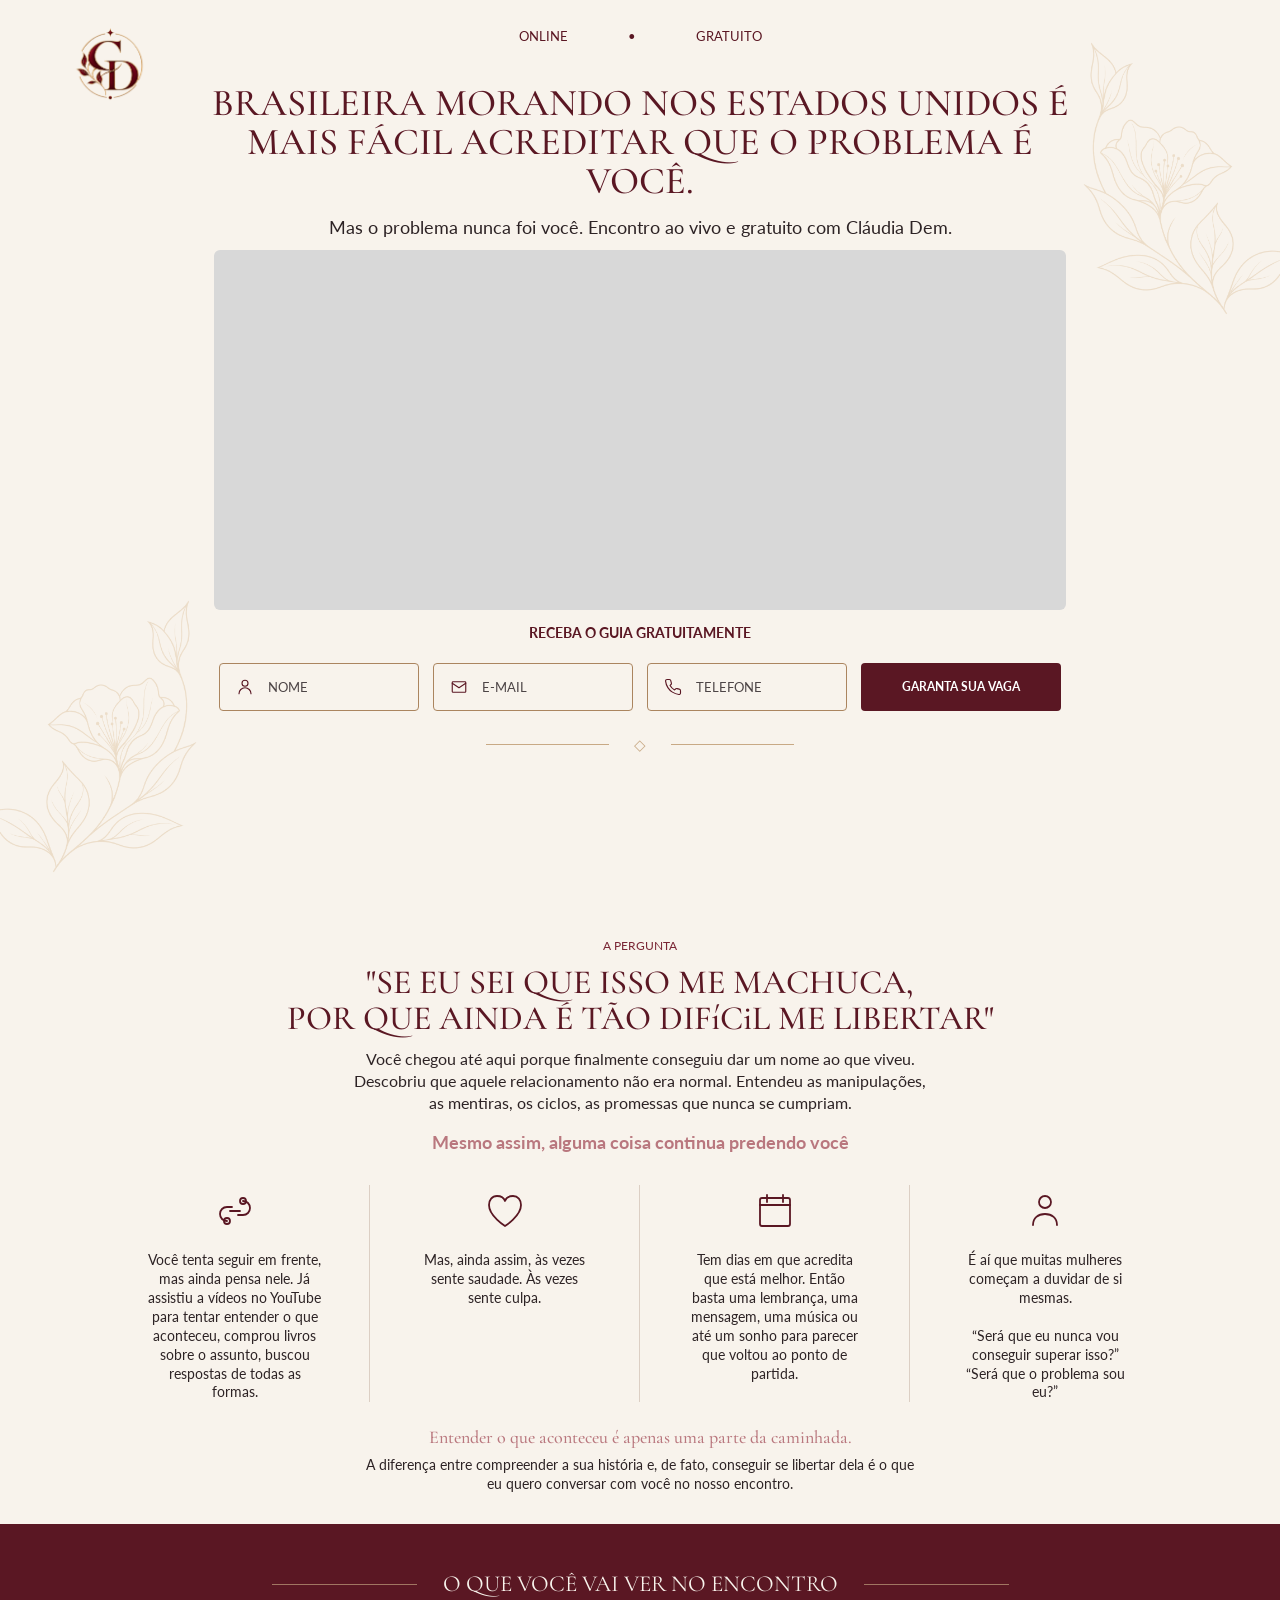
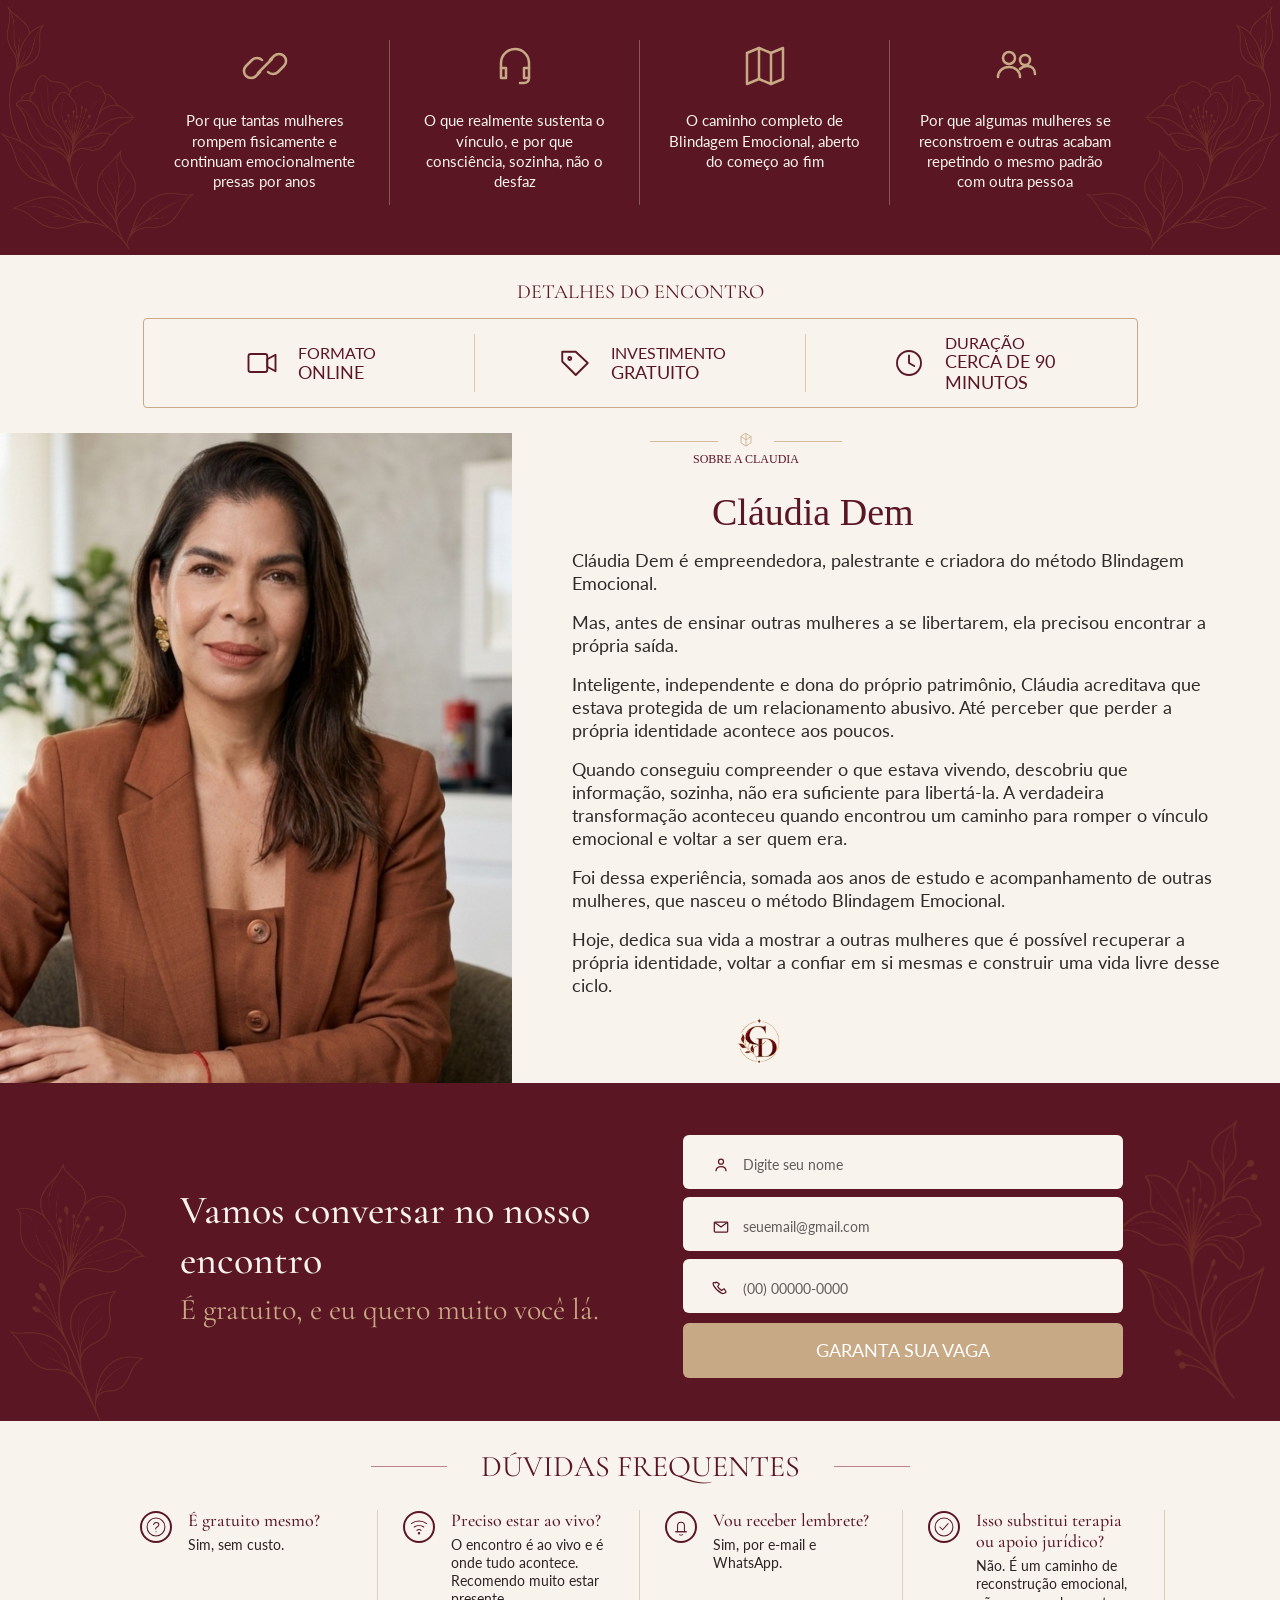
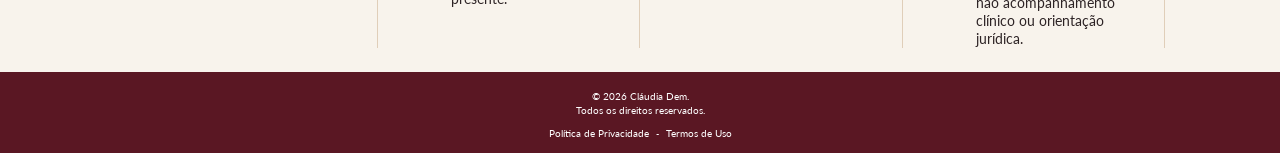
==== index.html @ ea7c6ad1 "atualizado" ====
<!DOCTYPE html>
<html lang="pt-BR">
<head>
    <meta charset="UTF-8">
    <meta name="viewport" content="width=device-width, initial-scale=1.0">
    <title>Landing Page - Claudia</title>

    <link rel="preconnect" href="https://fonts.googleapis.com">
    <link rel="preconnect" href="https://fonts.gstatic.com" crossorigin>

   <link
    href="https://fonts.googleapis.com/css2?family=Cormorant+Garamond:wght@400;500;600;700&family=Lato:wght@400;700&display=swap"
    rel="stylesheet">
    <link rel="stylesheet" href="css/style.css">
</head>
<body>

<main>

        <section class="hero">

            <img src="assents/logo-Claudia.png" class="logo-hero" alt="claudia">

            <img src="assents/FLOR-HERO.png" class="flor flor-esquerda" alt="">
            <img src="assents/FLOR-HERO.png" class="flor flor-direita" alt="">
            <div class="container">

            <div class="hero-info">

                <span>
                    <svg viewBox="0 0 24 24" aria-hidden="true">
                        <path d="M5 10c5-4 9-4 14 0"></path>
                        <path d="M8 13c3-2 5-2 8 0"></path>
                        <path d="M11 16c1-1 1-1 2 0"></path>
                    </svg>
                    ONLINE
                </span>

                <span class="hero-separador">•</span>

                <span>
                    <svg viewBox="0 0 24 24" aria-hidden="true">
                        <path d="M4 7h11l5 5-5 5H4z"></path>
                        <circle cx="8" cy="12" r="1"></circle>
                    </svg>
                    GRATUITO
                </span>

            </div>

                <h1>
                    BRASILEIRA MORANDO NOS ESTADOS UNIDOS
                    É MAIS FÁCIL ACREDITAR QUE O PROBLEMA É VOCÊ.
                </h1>

                <p class="hero-subtitle">
                    Mas o problema nunca foi você.
                    Encontro ao vivo e gratuito com Cláudia Dem. 
                </p>

                <div class="hero-video">

                </div>

              <!--<img src="assents/FLOR-HERO.png" class="flor flor-esquerda" alt="">
                <img src="assents/FLOR-HERO.png" class="flor flor-direita" alt="">
-->  
                <form class="hero-form" >
                    <h2> RECEBA O GUIA GRATUITAMENTE</h2>

                <!--O REQUIRED SERVE PARA IMPEDIR O ENVIO QUANDO ESTIVER VAZIO ALGUMA INFORMAÇAO-->
                    
                
                     <div class="hero-input">
                        <span class="hero-input-icon">
                            <svg viewBox="0 0 24 24" aria-hidden="true">
                                <circle cx="12" cy="7" r="4"></circle>
                                <path d="M4 21a8 8 0 0 1 16 0"></path>
                            </svg>
                        </span>

                        <input
                            type="text"
                            id="nome"
                            name="nome"
                            placeholder="NOME"
                            required>
                    </div>

                    <div class="hero-input">
                        <span class="hero-input-icon">
                            <svg viewBox="0 0 24 24" aria-hidden="true">
                                <rect x="3" y="5" width="18" height="14" rx="1"></rect>
                                <path d="m3 7 9 6 9-6"></path>
                            </svg>
                        </span>

                        <input
                            type="email"
                            id="email"
                            name="email"
                            placeholder="E-MAIL"
                            required>
                    </div>


                    <div class="hero-input">
                        <span class="hero-input-icon">
                            <svg viewBox="0 0 24 24" aria-hidden="true">
                                <path d="M22 16.92v3a2 2 0 0 1-2.18 2
                                19.79 19.79 0 0 1-8.63-3.07
                                19.5 19.5 0 0 1-6-6
                                A19.79 19.79 0 0 1 2.12 4.18
                                2 2 0 0 1 4.11 2h3
                                a2 2 0 0 1 2 1.72
                                12.84 12.84 0 0 0 .7 2.81
                                2 2 0 0 1-.45 2.11L8.09 9.91
                                a16 16 0 0 0 6 6l1.27-1.27
                                a2 2 0 0 1 2.11-.45
                                12.84 12.84 0 0 0 2.81.7
                                A2 2 0 0 1 22 16.92z">
                                </path>
                            </svg>
                        </span>

                        <input
                            type="tel"
                            id="telefone"
                            name="telefone"
                            placeholder="TELEFONE"
                            required>
                    </div>

                    <button type="submit">
                        GARANTA SUA VAGA
                    </button>

                    <div class="form-decoracao">
                        <span></span>
                        <i>◇</i>
                        <span></span>
                    </div>

                </form>

            </div>
        </section>

        <!--RECONHECIMENTO-->
        <section class="reconhecimento">

            <div class="container">

                <span class="section-label">
                    A PERGUNTA
                </span>
                
                <h2>
                    "SE EU SEI QUE ISSO ME MACHUCA,
                    <br>
                    POR QUE AINDA É TÃO DIFíCiL ME LIBERTAR"
                </h2>

                <p> Você chegou até aqui porque finalmente conseguiu dar um nome ao que viveu.
                        <br>
                        Descobriu que aquele relacionamento não era normal. Entendeu as manipulações,
                        <br>
                        as mentiras, os ciclos, as promessas que nunca se cumpriam.
                </p>

                <p class="destaque">
                    Mesmo assim, alguma coisa continua predendo você
                </p>

                <div class="reconhecimento-itens">
                    <!--item 1-->
                    <div class="reconhecimento-item">
                       <span class="icon">
                            <svg viewBox="0 0 48 48" aria-hidden="true">
                                <path d="M16 34c-4 0-7-3-7-7s3-7 7-7h5"/>
                                <path d="M32 14c4 0 7 3 7 7s-3 7-7 7h-5"/>
                                <path d="M19 24h10"/>
                                <circle cx="16" cy="34" r="3"/>
                                <circle cx="32" cy="14" r="3"/>
                            </svg>
                        </span>
                        <p>Você tenta seguir em frente, mas ainda pensa nele.
                                Já assistiu a vídeos no YouTube para tentar entender o que aconteceu,
                                comprou livros sobre o assunto, buscou respostas de todas as formas.

                        </p>
                    </div>
                    <!--item 2-->
                    <div class="reconhecimento-item">
                        <span class="icon">
                            <svg viewBox="0 0 48 48" aria-hidden="true">
                                <path d="M24 39S8 29 8 18c0-5 3-9 8-9 4 0 7 2 8 5 1-3 4-5 8-5 5 0 8 4 8 9 0 11-16 21-16 21z"/>
                            </svg>
                        </span>
                        <p> 
                            Mas, ainda assim, às vezes sente saudade.
                            Às vezes sente culpa.
                        </p>
                    </div>
                    <!--item 3-->
                    <div class="reconhecimento-item">
                       <span class="icon">
                            <svg viewBox="0 0 48 48" aria-hidden="true">
                                <rect x="9" y="11" width="30" height="28" rx="2"/>
                                <path d="M9 18h30"/>
                                <path d="M16 8v7"/>
                                <path d="M32 8v7"/>
                            </svg>
                        </span>
                        <p> 
                            Tem dias em que acredita que está melhor.
                                Então basta uma lembrança, uma mensagem, uma música ou
                                até um sonho para parecer que voltou ao ponto de partida.
                        </p>
                    </div>
                    <!--item 4-->
                    <div class="reconhecimento-item">
                    <span class="icon">
                        <svg viewBox="0 0 48 48" aria-hidden="true">
                            <circle cx="24" cy="15" r="6"/>
                            <path d="M12 38c0-7 5-11 12-11s12 4 12 11"/>
                        </svg>
                    </span>
                        <p>
                            É aí que muitas mulheres começam a duvidar de si mesmas.
                                <br><br>
                                “Será que eu nunca vou conseguir superar isso?”
                                <br>
                                “Será que o problema sou eu?”
                        </p>
                    </div>

                </div>

                <div class="reconhecimento-final">
                    <p>
                        Entender o que aconteceu é apenas uma parte da caminhada.
                    </p>

                    <p>
                        A diferença entre compreender a sua história e, de fato,
                        conseguir se libertar dela é o que eu quero conversar com você
                        no nosso encontro.
                    </p>
                </div>
            </div>
        </section>

        <!--o que você vai ver-->
        <section class="encontro">
            <div class="container">
                <div class="section-title">

                    <span></span>

                    <h2>
                        O QUE VOCÊ VAI VER NO ENCONTRO 
                    </h2>

                    <span></span>

                </div>

                <div class="encontro-items">

                    <!--item 1-->
                    <div class="encontro-item">
                        <span class="icon">
                            <svg viewBox="0 0 48 48" aria-hidden="true">

                                <!-- elo esquerdo -->
                                <path d="M19 30l-4 4a7 7 0 0 1-10-10l6-6a7 7 0 0 1 10 0" />

                                <!-- elo direito -->
                                <path d="M29 18l4-4a7 7 0 0 1 10 10l-6 6a7 7 0 0 1-10 0" />

                                <!-- ligação entre os elos -->
                                <path d="M17 31l14-14" />

                            </svg>
                        </span>
                        <p>
                            Por que tantas mulheres rompem fisicamente e
                            continuam emocionalmente presas por anos
                        </p>
                    </div>

                    <!-- ITEM 02 -->
                        <div class="encontro-item">
                                <span class="icon">

                                <svg viewBox="0 0 48 48" aria-hidden="true">
                                    <path d="M10 26v-5a14 14 0 0 1 28 0v5"/>
                                    <path d="M10 26h5v10h-5z"/>
                                    <path d="M33 26h5v10h-5z"/>
                                    <path d="M38 36c0 3-2 5-5 5h-4"/>
                                </svg>

                            </span>
                            <p>
                                O que realmente sustenta o vínculo, e por que
                                consciência, sozinha, não o desfaz
                            </p>

                        </div>


                        <!-- ITEM 03 -->
                        <div class="encontro-item">

                            <span class="icon">

                            <svg viewBox="0 0 48 48" aria-hidden="true">
                                <path d="M6 11l12-5 12 5 12-5v31l-12 5-12-5-12 5z"/>
                                <path d="M18 6v31"/>
                                <path d="M30 11v31"/>
                            </svg>

                        </span>

                            <p>
                                O caminho completo de Blindagem Emocional,
                                aberto do começo ao fim
                            </p>

                        </div>


                        <!-- ITEM 04 -->
                        <div class="encontro-item">

                           <span class="icon">

                            <svg viewBox="0 0 48 48" aria-hidden="true">
                                <circle cx="18" cy="16" r="6"/>
                                <path d="M7 35c0-6 5-10 11-10s11 4 11 10"/>
                                <circle cx="34" cy="18" r="5"/>
                                <path d="M29 27c2-2 4-3 7-3 5 0 8 3 8 8"/>
                            </svg>

                        </span>
                            <p>
                                Por que algumas mulheres se reconstroem e outras
                                acabam repetindo o mesmo padrão com outra pessoa
                            </p>

                        </div>
                
                </div>
            </div>
        </section>


        <!-- DETALHES DO ENCONTRO -->
        <section class="detalhes">

                <div class="container">

                    <h2>
                        DETALHES DO ENCONTRO
                    </h2>


                    <div class="detalhes-box">


                        <!-- FORMATO -->
                        <div class="detalhe-item">

                            <span class="icon">

                                <svg viewBox="0 0 48 48" aria-hidden="true">

                                    <!-- câmera -->
                                    <rect x="6" y="12" width="25" height="24" rx="3"></rect>

                                    <path d="M31 19 L42 13 V35 L31 29 Z"></path>

                                </svg>

                            </span>


                            <div>

                                <span>FORMATO</span>

                                <p>ONLINE</p>

                            </div>

                        </div>


                        <!-- INVESTIMENTO -->
                        <div class="detalhe-item">

                            <span class="icon">

                                <svg viewBox="0 0 48 48" aria-hidden="true">

                                    <!-- etiqueta -->
                                    <path d="M7 9 H25 L41 24 L25 40 L7 22 Z"></path>

                                    <circle cx="17" cy="18" r="2"></circle>

                                </svg>

                            </span>


                            <div>

                                <span>INVESTIMENTO</span>

                                <p>GRATUITO</p>

                            </div>

                        </div>


                        <!-- DURAÇÃO -->
                        <div class="detalhe-item">

                            <span class="icon">

                                <svg viewBox="0 0 48 48" aria-hidden="true">

                                    <!-- relógio -->
                                    <circle cx="24" cy="24" r="16"></circle>

                                    <path d="M24 14 V24 L31 28"></path>

                                </svg>

                            </span>


                            <div>

                                <span>DURAÇÃO</span>

                                <p>
                                    CERCA DE 90
                                    <br>
                                    MINUTOS
                                </p>

                            </div>

                        </div>


                    </div>

                </div>

        </section>


        <!-- SOBRE A CLÁUDIA -->
        <section class="sobre-claudia">

                <div class="container">

                    <div class="sobre-claudia-content">



                        <!-- FOTO -->
                        <div class="sobre-claudia-imagem">

                            <img
                                src="assents/foto-SOBRECLADIA.jpg"
                                alt="Cláudia Dem"
                            >

                        </div>


                        <!-- TEXTO -->
                        <div class="sobre-claudia-texto">


                            <!-- DECORAÇÃO -->
                            <div class="sobre-decoration">

                                <span></span>

                                <svg viewBox="0 0 32 32" aria-hidden="true">

                                    <path d="M16 4 L24 9 V19 L16 24 L8 19 V9 Z"></path>

                                    <path d="M16 4 V14"></path>

                                    <path d="M8 9 L16 14 L24 9"></path>

                                    <path d="M16 14 V24"></path>

                                </svg>

                                <span></span>

                            </div>


                            <p class="sobre-label">
                                SOBRE A CLAUDIA
                            </p>


                            <h2>
                                Cláudia Dem
                            </h2>


                            <p>
                                Cláudia Dem é empreendedora, palestrante e criadora
                                do método Blindagem Emocional.
                            </p>

                            <p>
                                Mas, antes de ensinar outras mulheres a se libertarem,
                                ela precisou encontrar a própria saída.
                            </p>

                            <p>
                                Inteligente, independente e dona do próprio patrimônio,
                                Cláudia acreditava que estava protegida de um relacionamento
                                abusivo. Até perceber que perder a própria identidade
                                acontece aos poucos.
                            </p>

                            <p>
                                Quando conseguiu compreender o que estava vivendo,
                                descobriu que informação, sozinha, não era suficiente
                                para libertá-la. A verdadeira transformação aconteceu
                                quando encontrou um caminho para romper o vínculo emocional
                                e voltar a ser quem era.
                            </p>

                            <p>
                                Foi dessa experiência, somada aos anos de estudo e
                                acompanhamento de outras mulheres, que nasceu o método
                                Blindagem Emocional.
                            </p>

                            <p>
                                Hoje, dedica sua vida a mostrar a outras mulheres que
                                é possível recuperar a própria identidade, voltar a
                                confiar em si mesmas e construir uma vida livre desse ciclo.
                            </p>


                            <!-- LOGO -->
                            <div class="sobre-logo">

                                <img
                                    src="assents/logo-Claudia.png"
                                    alt="Cláudia Dem"
                                >

                            </div>


                        </div>

                    </div>

                </div>

        </section>


        <!-- SEGUNDA CHAMADA -->
        <section class="segunda-chamada">
        <div class="container">
            <div class="cta-content">

            <div class="cta-texto">
                <h2>Vamos conversar no nosso<br>encontro</h2>
                <p>É gratuito, e eu quero muito você lá.</p>
            </div>

            <form class="cta-form">

                <div class="input-group">
                <span class="input-icon">
                    <svg viewBox="0 0 24 24" aria-hidden="true">
                    <circle cx="12" cy="8" r="3"></circle>
                    <path d="M6 19c0-3.2 2.7-5 6-5s6 1.8 6 5"></path>
                    </svg>
                </span>

                <input
                    type="text"
                    id="nome-cta"
                    name="nome"
                    placeholder="Digite seu nome"
                    required
                >
                </div>

                        <div class="input-group">
                        <span class="input-icon">
                            <svg viewBox="0 0 24 24" aria-hidden="true">
                            <rect x="4" y="6" width="16" height="12" rx="1"></rect>
                            <path d="M5 7l7 5 7-5"></path>
                            </svg>
                        </span>

                        <input
                            type="email"
                            id="email-cta"
                            name="email"
                            placeholder="seuemail@gmail.com"
                            required
                        >
                        </div>

                        <div class="input-group">
                        <span class="input-icon">
                            <svg viewBox="0 0 24 24" aria-hidden="true">
                            <path d="M7 4l3 2-2 3c1.3 2.4 2.3 3.4 4.7 4.7l3-2 2 3c.4.6.2 1.4-.4 1.7l-1.5.7c-1 .5-2.2.4-3.2-.1-4.2-2.2-7.4-5.4-9.6-9.6-.5-1-.6-2.2-.1-3.2L5.3 4.7C5.6 4.1 6.4 3.8 7 4z"></path>
                            </svg>
                        </span>

                        <input
                            type="tel"
                            id="telefone-cta"
                            name="telefone"
                            placeholder="(00) 00000-0000"
                            required
                        >
                        </div>

                        <button type="submit">GARANTA SUA VAGA</button>

                </form>

                    </div>
                  </div>
        </section>


       <!-- FAQ -->
       <section class="faq">
        <div class="container">

            <div class="section-title">
                <span></span>
                <h2>DÚVIDAS FREQUENTES</h2>
                <span></span>
            </div>

            <div class="faq-list">

                <!-- FAQ 1 -->
                <details class="faq-item">

                    <summary>
                        <div class="faq-icon">
                            <svg viewBox="0 0 32 32" aria-hidden="true">
                                <circle cx="16" cy="16" r="13"></circle>
                                <path d="M12.5 12.5c.4-2 2-3 4-3 2.2 0 3.7 1.2 3.7 3.1 0 2-1.4 2.8-3 3.7-1.2.7-1.7 1.3-1.7 2.7"></path>
                                <circle cx="16" cy="23" r=".8" fill="currentColor" stroke="none"></circle>
                            </svg>
                        </div>

                        <div class="faq-question">
                            <h3>É gratuito mesmo?</h3>
                            <span class="faq-arrow">⌄</span>
                        </div>
                    </summary>

                    <div class="faq-answer">
                        <p>Sim, sem custo.</p>
                    </div>

                </details>


                <!-- FAQ 2 -->
                <details class="faq-item">

                    <summary>
                        <div class="faq-icon">
                            <svg viewBox="0 0 32 32" aria-hidden="true">
                                <path d="M5 11c6-5 16-5 22 0"></path>
                                <path d="M9 16c4-3 10-3 14 0"></path>
                                <path d="M13 21c2-2 4-2 6 0"></path>
                                <circle cx="16" cy="25" r="1"></circle>
                            </svg>
                        </div>

                        <div class="faq-question">
                            <h3>Preciso estar ao vivo?</h3>
                            <span class="faq-arrow">⌄</span>
                        </div>
                    </summary>

                    <div class="faq-answer">
                        <p>
                            O encontro é ao vivo e é onde tudo acontece.
                            Recomendo muito estar presente.
                        </p>
                    </div>

                </details>


                <!-- FAQ 3 -->
                <details class="faq-item">

                    <summary>
                        <div class="faq-icon">
                            <svg viewBox="0 0 32 32" aria-hidden="true">
                                <path d="M9 23h14"></path>
                                <path d="M11 23V14a5 5 0 0 1 10 0v9"></path>
                                <path d="M8 23h16"></path>
                                <path d="M14 27c1 1 3 1 4 0"></path>
                            </svg>
                        </div>

                        <div class="faq-question">
                            <h3>Vou receber lembrete?</h3>
                            <span class="faq-arrow">⌄</span>
                        </div>
                    </summary>

                    <div class="faq-answer">
                        <p>Sim, por e-mail e WhatsApp.</p>
                    </div>

                </details>


                <!-- FAQ 4 -->
                <details class="faq-item">

                    <summary>
                        <div class="faq-icon">
                            <svg viewBox="0 0 32 32" aria-hidden="true">
                                <circle cx="16" cy="16" r="13"></circle>
                                <path d="M10 16l4 4 8-9"></path>
                            </svg>
                        </div>

                        <div class="faq-question">
                            <h3>Isso substitui terapia ou apoio jurídico?</h3>
                            <span class="faq-arrow">⌄</span>
                        </div>
                    </summary>

                    <div class="faq-answer">
                        <p>
                            Não. É um caminho de reconstrução emocional,
                            não acompanhamento clínico ou orientação jurídica.
                        </p>
                    </div>

                </details>

            </div>
        </div>
       </section>

  </main>

    <!--RODAPE-->
    <footer class="footer">

        <div class="container">

            <p>
                © 2026 Cláudia Dem.
                <br>
                Todos os direitos reservados.
            </p>

            <div class="footer-links">

                <a href="#">
                    Política de Privacidade
                </a>

                <span>-</span>

                <a href="#">
                    Termos de Uso
                </a>

            </div>

        </div>

    </footer>

  <!-- =================================================
     QUESTIONÁRIO
================================================= -->

<div id="questionario" class="questionario-overlay">

    <!-- =================================================
         CARD DO QUESTIONÁRIO
    ================================================== -->

    <div class="questionario-card">

        <!-- =================================================
             TOPO
        ================================================== -->

        <div class="questionario-header">

            <div class="progresso-texto">
                PERGUNTA 1 DE 12
            </div>

            <div class="progresso-porcentagem">
                8%
            </div>

        </div>


        <!-- =================================================
             BARRA DE PROGRESSO
        ================================================== -->

        <div class="progresso-container">

            <div class="progresso-barra"></div>

        </div>


        <!-- =================================================
             FECHAR
        ================================================== -->

        <button
            type="button"
            class="questionario-fechar"
            aria-label="Fechar questionário"
        >
            ×
        </button>


        <!-- =================================================
             CONTEÚDO
        ================================================== -->

        <div class="questionario-conteudo">

            <h1>
                Onde você está agora?
            </h1>


            <!--
                O JavaScript coloca aqui:
                - opções
                - textarea
                - escala de 0 a 10
            -->

            <div class="questionario-opcoes"></div>


            <!-- =================================================
                 NAVEGAÇÃO
            ================================================== -->

            <div class="questionario-navegacao">

                <button
                    type="button"
                    class="btn-voltar"
                >
                    ← <span>Voltar</span>
                </button>


                <button
                    type="button"
                    class="btn-proxima"
                >
                    Próxima <span>↗</span>
                </button>

            </div>

        </div>


        <!-- =================================================
             INFORMAÇÕES
        ================================================== -->

        <div class="questionario-info">


            <div class="info-item">

                <div class="info-icone">
                    ▱
                </div>

                <p>
                    Algumas perguntas<br>
                    poderão ter campo de texto.
                </p>

            </div>


            <div class="info-divisor"></div>


            <div class="info-item">

                <div class="info-icone">
                    ○<br>
                    ○<br>
                    ○
                </div>

                <p>
                    Outras serão de<br>
                    múltipla escolha.
                </p>

            </div>


            <div class="info-divisor"></div>


            <div class="info-item">

                <div class="info-icone escala">
                    ─●─
                    <br>
                    │
                </div>

                <p>
                    E também teremos<br>
                    uma escala de 0 a 10.
                </p>

            </div>


        </div>

    </div>

</div>


    <script src="js/script.js"></script>


</body>
</html>
---- css/style.css ----
@import url('https://fonts.googleapis.com/css2?family=Cormorant+Garamond:wght@400;500;600;700&family=Lato:wght@400;700&display=swap');


/* 
   RESET
 */

* {
    margin: 0;
    padding: 0;
    box-sizing: border-box;
}

html {
    scroll-behavior: smooth;
}

body {
    font-family: "Lato", sans-serif;
    color: #2D2325;
    background-color: #F8F3EC;
}

button,
input {
    font-family: "Lato", sans-serif;
}

button {
    cursor: pointer;
}

img {
    display: block;
    max-width: 100%;
}


/*  CORES */

:root {
    --vinho: #5A1723;
    --bordo: #7A2635;
    --rose: #B9777E;
    --bege: #C8A985;
    --off-white: #F8F3EC;
    --carvao: #2D2325;
}


/* CONTAINER */

.container {
    width: 90%;
    max-width: 1200px;
    margin: 0 auto;
}


/* TÍTULOS GERAIS */

h1,
h2,
h3 {
    font-family: "Cormorant Garamond", serif;
    color: var(--vinho);
    font-weight: 500;
}

p {
    font-family: "Lato", sans-serif;
    color: var(--carvao);
    line-height: 1.45;
}



.section-label {
    display: block;

    font-family: "Cormorant Garamond", serif;
    font-size: 14px;
    font-weight: 500;

    color: var(--vinho);

    text-align: center;
}

/*DESKTOP*/
/* HERO */

.hero {
    min-height: 100vh;
    padding: 28px 0 20px;
    background-color: var(--off-white);
     box-sizing: border-box;
     position: relative;
    overflow: hidden;


}

.logo-hero {
    position: absolute;
    top: 28px;
    left: 70px;
    width: 80px;
    height: auto;
    z-index: 2;
}

.flor {
    position: absolute;
    z-index: 0;
    pointer-events: none;
    opacity: 0.20;
}

.flor-esquerda {
    width: 250px;
    left: -25px;
    bottom: 20px;
}

.flor-direita {
    width: 250px;
    right: -25px;
    top: 35px;
    transform: scaleX(-1);
}


.hero .container {
    display: flex;
    flex-direction: column;
    align-items: center;
}


/* 
   ONLINE / GRATUITO
 */

.hero-info {
    display: flex;
    align-items: center;
    justify-content: center;
    gap: 60px;
    margin-bottom: 40px;
}

.hero-info span {
    position: relative;

    font-family: "Lato", sans-serif;
    font-size: 13px;
    font-weight: 400;

    color: var(--vinho);
}

/* =====================================================
   SOMENTE DESKTOP
   ===================================================== */

@media (min-width: 769px) {

    /* Esconde os ícones no desktop */
    .hero-info svg {
        display: none;
    }

    /* Esconde o ponto no desktop */
    .hero-info span:first-child::after {
        display: none;
    }

}


/*  TÍTULO */

.hero h1 {
    max-width: 900px;

    margin-bottom: 15px;

    text-align: center;

    font-size: 38px;
    line-height: 1.02;
    font-weight: 500;
}


.hero-subtitle {
    max-width: 650px;

    margin-bottom: 10px;

    text-align: center;

    font-size: 18px;
    line-height: 1.35;
}


/* VÍDEO */

.hero-video {
    position: relative;

    width: 74%;
    max-width: 1500px;

    /* diminuí um pouco para o formulário
       ficar enquadrado na viewport */
    height: 360px;

    margin-bottom: 14px;

    background-color: #D8D8D8;

    border-radius: 6px;

    display: flex;
    align-items: center;
    justify-content: center;
}





/*  FORMULÁRIO */

.hero-form {
    width: 900px;
    max-width: 100%;
    display: flex;
    align-items: center;
    justify-content: center;
    gap: 14px;
    flex-wrap: wrap;
}


/* título do formulário */
.hero-form h2 {
    flex-basis: 100%;
    margin: 0 0 8px;
    text-align: center;
    font-family: "Lato", sans-serif;
    font-size: 14px;
    font-weight: 700;
    color: var(--vinho);
}


/* INPUTS botao */
.hero-input {
    position: relative;
    width: 200px;
    height: 48px;
}

.hero-form input {
    width: 100%;
    height: 48px;
    padding: 0 15px 0 48px;
    border: 1.5px solid #AB855F;
    border-radius: 4px;
    background-color: transparent;
    color: var(--carvao);
    font-family: "Lato", sans-serif;
    font-size: 13px;
    outline: none;
    box-sizing: border-box;
}

.hero-form input::placeholder {
    color: #4D4546;
}

.hero-form input:focus {
    border-color: var(--vinho);
}

/* SGV ÍCONES DOS CAMPOS */

.hero-input-icon {

    position: absolute;

    left: 17px;

    top: 50%;

    transform: translateY(-50%);

    width: 18px;

    height: 18px;

    display: flex;

    align-items: center;

    justify-content: center;

    pointer-events: none;

    z-index: 2;
}


.hero-input-icon svg {

    width: 18px;

    height: 18px;

    fill: none;

    stroke: var(--vinho);

    stroke-width: 1.5;

    stroke-linecap: round;

    stroke-linejoin: round;
}


/*BOTAO*/
.hero-form button {
    width: 200px;
    height: 48px;
    padding: 0;
    border: none;
    border-radius: 4px;
    background-color: var(--vinho);
    color: white;
    font-family: "Lato", sans-serif;
    font-size: 12px;
    font-weight: 700;
    cursor: pointer;
    transition: 0.2s;
}

.hero-form button:hover {
    background-color: var(--bordo);
}


/*DECORAÇAO*/
.form-decoracao {
    flex-basis: 100%;
    display: flex;
    align-items: center;
    justify-content: center;
    gap: 25px;
    margin-top: 10px;
}

.form-decoracao span {
    width: 123px;
    height: 1px;
    background-color: var(--bege);
}

.form-decoracao i {
    font-family: "Lato", sans-serif;
    font-size: 15px;
    color: var(--bege);
    font-style: normal;
}





/* RECONHECIMENTO */

.reconhecimento {
    background-color: #F8F3EC;
    min-height: 600px;
    padding: 38px 40px 30px;
    text-align: center;
}

.reconhecimento .container {
    max-width: 1100px;
    margin: 0 auto;
}


/* "A PERGUNTA" */

.reconhecimento > .container > .section-label {
    display: block;

    font-family: 'Lato', sans-serif;
    font-size: 12px;
    font-weight: 400;

    color: #7A2635;

    margin-bottom: 12px;
}


/*TÍTULO*/

.reconhecimento h2 {
    max-width: 800px;

    margin: 0 auto 12px;

    font-family: 'Cormorant Garamond', serif;
    font-size: 34px;
    font-weight: 500;
    line-height: 1.05;

    color: #5A1723;
}


/* TEXTO INTRODUTÓRIO */

.reconhecimento > .container > p:not(.destaque) {
    max-width: 700px;

    margin: 0 auto 12px;

    font-family: 'Lato', sans-serif;
    font-size: 16px;
    font-weight: 400;
    line-height: 1.35;

    color: #2D2325;
}


/* DESTAQUE ROSÉ */

.reconhecimento .destaque {
    margin: 16px auto 30px;
    font-family: 'Lato', sans-serif;
    font-size: 18px;
    font-weight: 700;
    color: #B9777E;
}


/* CONTAINER DOS 4 ITENS */

.reconhecimento-itens {
    display: grid;
    grid-template-columns: repeat(4, 1fr);
    width: 100%;
    max-width: 1100px;
    margin: 0 auto;
}


/* CADA ITEM */

.reconhecimento-itens .reconhecimento-item {
    min-height: 115px;

    padding: 0 20px;

    display: flex;
    flex-direction: column;
    align-items: center;
    justify-content: flex-start;

    text-align: center;

    border-right: 1px solid #DCCFC4;
}


/* remove a linha do último */

.reconhecimento-itens .reconhecimento-item:last-child {
    border-right: none;
}


/* =========================
   ESPAÇO DO ÍCONE
========================= */

.reconhecimento-item .icon {
    display: flex;
    align-items: center;
    justify-content: center;
    width: 52px;
    height: 52px;
    margin-bottom: 14px;
    color: var(--vinho);
}

.reconhecimento-item .icon svg {
    width: 48px;
    height: 48px;
    fill: none;
    stroke: currentColor;
    stroke-width: 1.8;
    stroke-linecap: round;
    stroke-linejoin: round;
}


/* TEXTO DOS 4 ITENS */

.reconhecimento-itens .reconhecimento-item p {
    max-width: 175px;
    margin: 0;
    font-family: 'Lato', sans-serif;
    font-size: 14px;
    font-weight: 400;
    line-height: 1.35;

    color: #2D2325;
}


/* FRASE FINAL */

.reconhecimento-final {
    margin-top: 22px;
}


/* primeira frase */

.reconhecimento-final p:first-child {
    max-width: 720px;
    margin: 0 auto 6px;
    font-family: 'Cormorant Garamond', serif;
    font-size: 18px;
    font-weight: 500;
    color: #B9777E;
}


/* segunda frase */

.reconhecimento-final p:last-child {
    max-width: 550px;
    margin: 0 auto;
    font-family: 'Lato', sans-serif;
    font-size: 14px;
    font-weight: 400;
    line-height: 1.35;

    color: #2D2325;
}

/* SESSAO ENCONTRO - O QUE VOCE VAI VER NO ENCONTRO */

.encontro {
    position: relative;

    padding: 46px 0 50px;

    background-color: var(--vinho);

    overflow: hidden;
}



.section-title {
    display: flex;
    align-items: center;
    justify-content: center;
    gap: 26px;

    margin-bottom: 42px;
     position: relative;
    z-index: 2;
}

.section-title span {
    width: 145px;
    height: 1px;

    background-color: var(--bege);

    opacity: 0.65;
     flex-shrink: 0;

}

.section-title h2 {
    margin: 0;

    color: #F8F3EC;

    font-size: 23px;

    font-weight: 400;

    white-space: nowrap;
}


/*  ITENS */

.encontro-items {
    display: grid;

    grid-template-columns: repeat(4, 1fr);

    max-width: 1000px;

    margin: 0 auto;

    position: relative;

    z-index: 2;
}


.encontro-item {
    min-height: 165px;

    padding: 0 28px;
    box-sizing: border-box;
    border-right: 1px solid rgba(200, 169, 133, 0.45);
    display: flex;
    flex-direction: column;
    align-items: center;
    justify-content: flex-start;
}

.encontro-item:last-child {
    border-right: none;
}


/* ícones */

.encontro-item .icon {
  width: 52px;

    height: 52px;

    margin-bottom: 18px;

    display: flex;

    align-items: center;

    justify-content: center;
}

/*SGV*/

.encontro-item .icon svg {
    width: 48px;

    height: 48px;

    fill: none;

    stroke: var(--bege);

    stroke-width: 2.5;

    stroke-linecap: round;

    stroke-linejoin: round;

    display: block;
}

.encontro-item p {
    max-width: 205px;

    margin: 0;

    color: #F8F3EC;

    text-align: center;

    font-size: 15px;

    line-height: 1.35;

    font-weight: 400;
}



/* FLORES DECORATIVAS*/

.encontro::before,
.encontro::after {
    content: "";

    position: absolute;

    width: 225px;
    height: 305px;

    background-image: url("../assents/FLOR-HERO.png");

    background-repeat: no-repeat;
    background-position: center;
    background-size: contain;

    opacity: 0.20;

    pointer-events: none;

    z-index: 1;
}


/* flor esquerda - espelhada */

.encontro::before {
    left: -25px;
    bottom: -25px;

    transform: scaleX(-1);
}


/* flor direita */

.encontro::after {
    right: -25px;
    bottom: -25px;
}


/* DETALHES DO ENCONTRO */

.detalhes {
    background-color: var(--off-white);

    padding: 25px 0 25px;
}


/* título */

.detalhes h2 {
    margin: 0 0 14px;

    text-align: center;

    color: var(--vinho);

    font-size: 20px;

    font-weight: 400;
}


/* caixa */

.detalhes-box {
    max-width: 995px;

    min-height: 90px;

    margin: 0 auto;

    border: 1px solid #C8A985;

    border-radius: 4px;

    display: grid;

    grid-template-columns: repeat(3, 1fr);

    align-items: center;
}


/* cada detalhe */

.detalhe-item {
    min-height: 58px;

    display: flex;

    align-items: center;

    justify-content: center;

    gap: 15px;

    border-right: 1px solid rgba(184, 137, 91, 0.4);
}


.detalhe-item:last-child {
    border-right: none;
}


/* ícone */

.detalhe-item .icon {
    width: 42px;

    height: 42px;

    display: flex;

    align-items: center;

    justify-content: center;
}


.detalhe-item .icon svg {
    width: 36px;

    height: 36px;

    fill: none;

    stroke: var(--vinho);

    stroke-width: 2.5;

    stroke-linecap: round;

    stroke-linejoin: round;
}


/* textos */

.detalhe-item > div {
    display: flex;

    flex-direction: column;

    align-items: flex-start;
}


.detalhe-item > div > span {
    color: var(--vinho);

    font-size: 16px;

    line-height: 1.1;

    font-weight: 400;
}


.detalhe-item p {
    margin: 0;

    color: var(--vinho);

    font-size: 18px;

    line-height: 1.15;

    font-weight: 400;
}


/* SOBRE CLÁUDI */

.sobre-claudia {
    background-color: var(--off-white);

    padding: 0;

    overflow: hidden;
}

.sobre-claudia .container {
    max-width: none;
    width: 100%;
    padding: 0;
}

/* estrutura foto + texto */

.sobre-claudia-content {
    display: grid;

    grid-template-columns: 40% 60%;

    align-items: stretch;
}


/* FOTO */

.sobre-claudia-imagem {
    width: 100%;

    min-height: 495px;

    overflow: hidden;
}


.sobre-claudia-imagem img {
    width: 100%;

    height: 100%;

    display: block;

    object-fit: cover;

    object-position: center;
}


/*TEXTO*/

.sobre-claudia-texto {
    padding: 8px 60px 18px;

    box-sizing: border-box;

    display: flex;

    flex-direction: column;
}


/*LINHAS + SÍMBOLO*/

.sobre-decoration {
    display: flex;
    align-items: center;
    justify-content: center;
    gap: 18px;
    margin-bottom: 45px;
    margin-top: -10px;
    padding-right: 300px;
}


.sobre-decoration span {
    width: 68px;

    height: 1px;

    background-color: var(--bege);

    opacity: 0.75;
}


.sobre-decoration svg {
    width: 20px;

    height: 20px;

    fill: none;

    stroke: var(--bege);

    stroke-width: 1.2;

    stroke-linecap: round;

    stroke-linejoin: round;
}


/* SOBRE A CLÁUDIA*/

.sobre-label {
    padding-right: 300px;
    margin: -45px 0 1px;   
     text-align: center;
    color: var(--vinho);
    font-family: serif;
    font-size: 12px;
    font-weight: 400;
}


/* nome */

.sobre-claudia-texto h2 {
    margin: 20px 0 15px;

    color: var(--vinho);

    font-family: serif;

    font-size: 38px;
    padding-left: 140px;
    font-weight: 400;
}


/*PARÁGRAFOS*/

.sobre-claudia-texto > p:not(.sobre-label) {
    margin: 0 0 16px;

    color: #302a28;

    font-size: 18px;

    line-height: 1.28;

    font-weight: 400;
}


/*  LOGO */

.sobre-logo {
    display: flex;

    justify-content: center;

    margin-top: auto;

    padding-top: 5px;
}


.sobre-logo img {
    width: 50px;

    height: auto;

    object-fit: contain;
    margin: 0 0 0 -275px;

}


/* SEGUNDA CHAMADA  */

.segunda-chamada {
  position: relative;
  padding: 52px 0 43px;
  background-color: var(--vinho);
  overflow: hidden;
}


/* CONTEÚDO */

.cta-content {
  position: relative;
  z-index: 2;

  max-width: 920px;
  margin: 0 auto;

  display: grid;
  grid-template-columns: 1fr 397px;
  align-items: center;

  column-gap: 70px;
}


/* TEXTO */

.cta-texto {
  padding-left: 0;
}

.cta-texto h2 {
  margin: 0 0 7px;

  color: var(--off-white);

  font-family: "Cormorant Garamond", serif;
  font-size: 40px;
  font-weight: 500;
  line-height: 1.25;
}

.cta-texto p {
  margin: 0;

  color: var(--bege);

  font-family: "Cormorant Garamond", serif;
  font-size: 30px;
  line-height: 1.2;
}


/* FORMULÁRIO */

.cta-form {
  display: flex;
  flex-direction: column;
  gap: 11px;

  width: 397px;
}


/* GRUPO DO INPUT */

.input-group {
  position: relative;

  width: 100%;
  height: 51px;
}


/* INPUT */

.cta-form input {
  box-sizing: border-box;
  margin-left: -20px;
  width: 440px;
  height: 54px;
  padding: 5px 20px 0 60px;
  border: none;
  border-radius: 6px;
  background-color: var(--off-white);
  color: var(--carvao);
  font-family: "Lato", sans-serif;
  font-size: 14px;
    
  outline: none;
}

.cta-form input::placeholder {
  color: #625b5b;
  opacity: 1;
}


/* ÍCONE DO INPUT */

.input-icon {
  position: absolute;
  left: 8px;
  top: 60%;
  transform: translateY(-50%);
  display: flex;
  align-items: center;
  justify-content: center;
  z-index: 2;
}

.input-icon svg {
  width: 20px;
  height: 20px;
  fill: none;
  stroke: var(--vinho);
  stroke-width: 1.5;
  stroke-linecap: round;
  stroke-linejoin: round;
}



/* BOTÃO */

.cta-form button {
  width: 440px;
  height: 55px;
    margin-left: -20px;
  margin-top: 2px;

  border: none;
  border-radius: 6px;

  background-color: var(--bege);

  color: white;

  font-family: "Lato", sans-serif;
  font-size: 18px;
  font-weight: 400;

  cursor: pointer;

  transition: background-color 0.2s ease;
}

.cta-form button:hover {
  background-color: #b9956d;
}


/* FLORES DA SEGUNDA CHAMADA*/

.segunda-chamada::before,
.segunda-chamada::after {
  content: "";

  position: absolute;

  width: 205px;
  height: 300px;

  background-repeat: no-repeat;
  background-position: center;
  background-size: contain;

  opacity: 0.28;

  pointer-events: none;

  z-index: 1;
}


/* FLOR ESQUERDA */

.segunda-chamada::before {
  left: -20px;
  bottom: -15px;

  background-image: url("../assents/FLOR.png");

  transform: scaleX(-1);
  opacity: 0.20;
}


/* FLOR DIREITA */

.segunda-chamada::after {
  right: -15px;
  top: 25px;

  background-image: url("../assents/FLOR-2.png");
    height: 290px;

  opacity: 0.20;
}


/* FAQ */

.faq {
  padding: 27px 0 24px;

  background-color: var(--off-white);
}


/* TÍTULO */

.faq .section-title {
  display: flex;

  align-items: center;
  justify-content: center;

  gap: 34px;
  margin-bottom: 25px;
}

.faq .section-title h2 {
  margin: 0;

  color: var(--vinho);

  font-family: "Cormorant Garamond", serif;
  font-size: 30px;
  font-weight: 400;

  white-space: nowrap;
}

.faq .section-title span {
  width: 76px;
  height: 1px;

  background-color: var(--rose);
  opacity: 0.9;
}


/* LISTA */

.faq-list {
  max-width: 1050px;
  margin: 0 auto;
  display: grid;
  grid-template-columns: repeat(4, 1fr);
}


/* ITEM */

.faq-item {
    display: block;
    min-height: 94px;
    padding: 0 25px;
    border-right: 1px solid rgba(200, 169, 133, 0.5);
    box-sizing: border-box;
}


/* REMOVE A SETA PADRÃO DO DETAILS */

.faq-item summary {
    list-style: none;
    cursor: default;

    display: flex;
    align-items: flex-start;
    gap: 16px;
}

/* REMOVE SETA PADRÃO DO DETAILS */
.faq-item summary::-webkit-details-marker {
    display: none !important;
}

.faq-item summary::marker {
    content: "" !important;
}




.faq-icon {
    width: 32px;
    height: 32px;

    flex-shrink: 0;

    margin-top: 1px;

    border: 2px solid var(--vinho);
    border-radius: 50%;

    color: var(--vinho);

    display: flex;
    align-items: center;
    justify-content: center;
}

.faq-icon svg {
    width: 22px;
    height: 22px;

    fill: none;

    stroke: var(--vinho);

    stroke-width: 1.5;

    stroke-linecap: round;
    stroke-linejoin: round;
}


/* PERGUNTA */

.faq-question {
    width: 100%;

    display: block;
}

.faq-question h3 {
    margin: 0 0 3px;

    color: var(--vinho);

    font-family: "Cormorant Garamond", serif;

    font-size: 18px;
    font-weight: 500;

    line-height: 1.15;
}


/*  SETA ESCONDIDA NO DESKTOP*/

.faq-arrow {
    display: none !important;
}


/* 
   RESPOSTA DESKTOP
   SEMPRE VISÍVEL
 */

.faq-answer {
    display: block;

    margin-top: 8px;
    margin-left: 48px;
}

.faq-answer p {
    margin: 0;

    color: var(--carvao);

    font-family: "Lato", sans-serif;

    font-size: 14px;
    line-height: 1.3;
    margin-top: -15px;
}

.faq-item:nth-child(4) .faq-answer p {
    margin-top: -5px;
}



/* FOOTER */
.footer {
  padding: 17px 0 14px;

  background-color: var(--vinho);

  text-align: center;
}


.footer p {
  margin: 0;

  color: white;

  font-family: "Lato", sans-serif;
  font-size: 10px;

  line-height: 1.4;
}


.footer-links {
  margin-top: 10px;

  display: flex;

  align-items: center;
  justify-content: center;

  gap: 7px;
}


.footer-links a {
  color: white;

  font-family: "Lato", sans-serif;
  font-size: 10px;

  text-decoration: none;
}


.footer-links span {
  color: white;

  font-size: 9px;
}


.footer-links a:hover {
  text-decoration: underline;
}

/*QUESTIONARIO DESKTOP*/
/* =====================================================
   QUESTIONÁRIO DESKTOP
===================================================== */

.questionario-overlay {
    position: fixed;

    inset: 0;

    width: 100%;
    height: 100%;

    /* Mantém o LP visível atrás do questionário */
    background: rgba(45, 35, 37, 0.68);

    display: none;

    align-items: center;
    justify-content: center;

    padding: 20px;

    box-sizing: border-box;

    z-index: 9999;
}


/* =====================================================
   CARD DO QUESTIONÁRIO
===================================================== */

.questionario-card {
    position: relative;

    width: min(950px, 90vw);

    min-height: 600px;
    max-height: 90vh;

    background: #F7F0E9;

    border-radius: 18px;

    display: flex;
    flex-direction: column;

    overflow-y: auto;
    overflow-x: hidden;

    z-index: 1;

    box-shadow: 0 15px 40px rgba(0, 0, 0, 0.15);
}


/* =====================================================
   TOPO
===================================================== */

.questionario-header {
    display: flex;

    justify-content: space-between;

    align-items: center;

    padding: 30px 60px 10px;

    font-family: "Lato", sans-serif;
}


.progresso-texto {
    font-size: 12px;

    font-weight: 700;

    letter-spacing: 1.5px;

    color: #5A1723;
}


.progresso-porcentagem {
    font-size: 13px;

    font-weight: 700;

    color: #7A2635;
}


/* =====================================================
   BARRA DE PROGRESSO
===================================================== */

.progresso-container {
    width: calc(100% - 120px);

    height: 5px;

    margin: 0 auto;

    background: #E5D8D0;

    border-radius: 10px;

    overflow: hidden;
}


.progresso-barra {
    width: 8%;

    height: 100%;

    background: #7A2635;

    border-radius: 10px;

    transition: width 0.3s ease;
}


/* =====================================================
   BOTÃO FECHAR
===================================================== */

.questionario-fechar {
    position: absolute;

    top: 20px;

    right: 25px;

    width: 32px;

    height: 32px;

    padding: 0;

    border: none;

    background: transparent;

    font-size: 28px;

    font-weight: 300;

    line-height: 32px;

    color: #5A1723;

    cursor: pointer;

    z-index: 5;
}


.questionario-fechar:hover {
    opacity: 0.6;
}


/* =====================================================
   CONTEÚDO
===================================================== */

.questionario-conteudo {
    flex: 1;

    padding: 38px 60px 30px;

    display: flex;

    flex-direction: column;

    box-sizing: border-box;
}


/* =====================================================
   PERGUNTA
===================================================== */

.questionario-conteudo h1 {
    margin: 0 0 25px;

    font-family: "Lato", sans-serif;

    font-size: 28px;

    font-weight: 600;

    line-height: 1.3;

    color: #2D2325;
}


/* =====================================================
   OPÇÕES
===================================================== */

.questionario-opcoes {
    display: flex;

    flex-direction: column;

    gap: 12px;

    width: 100%;
}


.questionario-opcao {
    width: 100%;

    min-height: 58px;

    padding: 14px 20px;

    box-sizing: border-box;

    display: flex;

    align-items: center;

    gap: 14px;

    border: 1px solid #D8C9C0;

    border-radius: 9px;

    background: #FFFDFC;

    font-family: "Lato", sans-serif;

    font-size: 15px;

    color: #2D2325;

    text-align: left;

    cursor: pointer;

    transition: all 0.2s ease;
}


.questionario-opcao:hover {
    border-color: #7A2635;

    background: #F9F0EC;
}


.questionario-opcao.selecionada {
    border-color: #7A2635;

    background: #F4E7E4;
}


/* =====================================================
   RADIO
===================================================== */

.radio {
    width: 19px;

    height: 19px;

    flex-shrink: 0;

    border: 1.5px solid #8E7770;

    border-radius: 50%;

    position: relative;
}


.questionario-opcao.selecionada .radio {
    border-color: #7A2635;
}


.questionario-opcao.selecionada .radio::after {
    content: "";

    position: absolute;

    width: 9px;

    height: 9px;

    top: 50%;

    left: 50%;

    transform: translate(-50%, -50%);

    border-radius: 50%;

    background: #7A2635;
}


/* =====================================================
   TEXTAREA
===================================================== */

.questionario-texto {
    width: 100%;

    min-height: 180px;

    padding: 17px;

    box-sizing: border-box;

    resize: vertical;

    border: 1px solid #D8C9C0;

    border-radius: 9px;

    background: #FFFDFC;

    font-family: "Lato", sans-serif;

    font-size: 15px;

    line-height: 1.5;

    color: #2D2325;

    outline: none;
}


.questionario-texto:focus {
    border-color: #7A2635;

    box-shadow:
        0 0 0 2px rgba(122, 38, 53, 0.08);
}


.questionario-texto::placeholder {
    color: #8E7770;
}


/* =====================================================
   ESCALA 0 A 10
===================================================== */

.questionario-escala {
    width: 100%;
}


.escala-numeros {
    display: flex;

    align-items: center;

    justify-content: space-between;

    width: 100%;

    gap: 8px;
}


.escala-opcao {
    width: 48px;

    height: 48px;

    min-width: 48px;

    padding: 0;

    display: flex;

    align-items: center;

    justify-content: center;

    border: 1px solid #D8C9C0;

    border-radius: 50%;

    background: #FFFDFC;

    font-family: "Lato", sans-serif;

    font-size: 14px;

    font-weight: 500;

    color: #2D2325;

    cursor: pointer;

    transition: all 0.2s ease;
}


.escala-opcao:hover {
    border-color: #7A2635;

    background: #F4E7E4;
}


.escala-opcao.selecionada {
    border-color: #7A2635;

    background: #7A2635;

    color: #FFFFFF;
}


.escala-legenda {
    display: flex;

    justify-content: space-between;

    width: 100%;

    margin-top: 10px;

    font-family: "Lato", sans-serif;

    font-size: 12px;

    color: #5C4A45;
}


/* =====================================================
   NAVEGAÇÃO
===================================================== */

.questionario-navegacao {
    margin-top: auto;

    display: flex;

    justify-content: space-between;

    align-items: center;

    padding-top: 30px;
}


.btn-voltar,
.btn-proxima {
    min-width: 130px;

    height: 46px;

    padding: 0 20px;

    border-radius: 8px;

    font-family: "Lato", sans-serif;

    font-size: 14px;

    font-weight: 600;

    cursor: pointer;

    transition: 0.2s ease;
}


.btn-voltar {
    border: 1px solid #CDBCB3;

    background: transparent;

    color: #5A1723;
}


.btn-voltar:hover {
    background: #EDE1DA;
}


.btn-proxima {
    border: none;

    background: #7A2635;

    color: #FFFFFF;
}


.btn-proxima:hover {
    background: #5A1723;
}


.btn-proxima:disabled {
    opacity: 0.7;

    cursor: wait;
}


/* =====================================================
   INFORMAÇÕES INFERIORES
===================================================== */

.questionario-info {
    min-height: 90px;

    padding: 16px 50px;

    box-sizing: border-box;

    display: flex;

    align-items: center;

    justify-content: center;

    gap: 30px;

    background: #EEE4DC;

    font-family: "Lato", sans-serif;
}


.info-item {
    display: flex;

    align-items: center;

    gap: 11px;
}


.info-item p {
    margin: 0;

    font-size: 11px;

    line-height: 1.4;

    color: #5C4A45;
}


.info-icone {
    font-size: 17px;

    line-height: 0.7;

    color: #7A2635;

    text-align: center;
}


.info-icone.escala {
    font-size: 13px;
}


.info-divisor {
    width: 1px;

    height: 35px;

    background: #CDBCB3;
}


/* =====================================================
   TELA DE SUCESSO
===================================================== */

.questionario-sucesso {
    width: 100%;

    height: 100%;

    box-sizing: border-box;

    padding: 45px;

    display: flex;

    flex-direction: column;

    align-items: center;

    justify-content: center;

    text-align: center;

    background: linear-gradient(
        135deg,
        #521822,
        #2E2525
    );

    color: #FFFFFF;
}


.sucesso-icone {
    width: 62px;

    height: 62px;

    margin-bottom: 22px;

    display: flex;

    align-items: center;

    justify-content: center;

    border-radius: 50%;

    background: #D8BE91;

    color: #5A1723;

    font-family: "Lato", sans-serif;

    font-size: 28px;

    font-weight: 700;
}


.questionario-sucesso h1 {
    max-width: 650px;

    margin: 0 0 15px;

    font-family: "Lato", sans-serif;

    font-size: 26px;

    line-height: 1.3;

    font-weight: 700;

    color: #FFFFFF;
}


.questionario-sucesso p {
    margin: 0 0 30px;

    font-family: "Lato", sans-serif;

    font-size: 16px;

    line-height: 1.5;

    color: #F3E8E0;
}


.sucesso-botao {
    min-width: 230px;

    height: 46px;

    padding: 0 25px;

    border: none;

    border-radius: 7px;

    background: #7A2635;

    color: #FFFFFF;

    font-family: "Lato", sans-serif;

    font-size: 13px;

    font-weight: 700;

    cursor: pointer;

    transition: 0.2s ease;
}


.sucesso-botao:hover {
    background: #8E3446;
}


.sucesso-botao span {
    margin-left: 8px;
}





/* =========================================================
   AJUSTES FINAIS — TABLET
   769px ATÉ 1100px
   ========================================================= */

@media (min-width: 769px) and (max-width: 1100px) {

    /* HERO */

    .hero {
        min-height: auto;
        padding-bottom: 40px;
    }

    /* Logo do Hero */
    .logo-hero {
        width: 45px;
        top: 20px;
        left: 50%;
        transform: translateX(-50%);
    }

    /* Informações ONLINE / GRATUITO */
    .hero-info {
        margin-top: 50px;
    }

    /* Remove flores do Hero no tablet */
    .hero .flor {
        display: none !important;
    }


    /* SOBRE A CLÁUDIA */

    .sobre-claudia-content {
        grid-template-columns: 45% 55%;
        align-items: stretch;
    }

    .sobre-claudia-imagem {
        min-height: 400px;
    }

    .sobre-claudia-texto {
        display: flex !important;
        flex-direction: column !important;
        align-items: center !important;
        justify-content: flex-start !important;
        padding: 20px 35px !important;
    }

    .sobre-label {
        order: 1 !important;

        width: 100% !important;
        margin: 0 0 6px 0 !important;
        padding: 0 !important;

        text-align: center !important;

        align-self: center !important;

        position: static !important;
        transform: none !important;
    }

    .sobre-decoration {
        order: 2 !important;

        width: 100% !important;
        max-width: 100% !important;

        height: auto !important;

        display: flex !important;

        justify-content: center !important;
        align-items: center !important;

        margin: 0 auto 12px auto !important;
        padding: 0 !important;

        position: static !important;
        transform: none !important;
    }
 

    .sobre-claudia-texto h2 {
        order: 3 !important;

        width: 100% !important;

        margin: 0 0 16px 0 !important;
        padding: 0 !important;

        text-align: center !important;

        align-self: center !important;

        font-size: 32px;
    }


    .sobre-claudia-texto > p:not(.sobre-label) {
        order: 4 !important;

        width: 100% !important;

        margin-left: 0 !important;
        margin-right: 0 !important;

        text-align: left !important;

        font-size: 15px;
        line-height: 1.3;
    }



    .sobre-claudia-texto img {
    order:5!important;
    display:block!important;
    margin-left:auto!important;
    margin-right:auto!important;
}


 .sobre-logo {
    order: 5 !important;

    display: flex !important;

    margin-top: 10px !important;
    margin-left: auto !important;
    margin-right: auto !important;
}



    .encontro-grid {
        grid-template-columns: repeat(4, 1fr);
    }

    .faq-list {
        max-width: 920px;
    }

    .faq-item {
        padding: 0 15px;
        gap: 11px;
    }

    .faq-question h3 {
        font-size: 16px;
    }

    .faq-answer p {
        font-size: 12px;
    }

    .container {
        max-width: 100%;
    }

}



/* 
   MOBILE
   até 768px
 */

@media (max-width: 768px) {

 
    .container {
        width: 90%;
        max-width: none;
        margin: 0 auto;
        box-sizing: border-box;
    }

    .hero {
        min-height: auto;
        padding: 25px 0 35px;
        overflow: hidden;
    }

    .hero .container {
        width: 90%;
        max-width: none;

        display: flex;
        flex-direction: column;
        align-items: stretch;

        box-sizing: border-box;
    }


 

    .logo-hero {
        position: relative;

        top: auto;
        left: auto;

        width: 40px;

        margin: 0 auto 18px;

        z-index: 2;
    }

    .flor-esquerda,
    .flor-direita {
        display: none;
    }
      
    .hero-info {
        width: 100%;
        min-height: 34px;

        margin: 0 0 16px;
        padding: 6px 25px;

        display: flex;
        align-items: center;
        justify-content: space-around;

        gap: 12px;

        border: 1px solid var(--vinho);
        border-radius: 18px;

        background-color: var(--vinho);

        box-sizing: border-box;
    }


    .hero-info span {
        display: flex;
        align-items: center;
        gap: 5px;

        color: white;

        font-family: "Lato", sans-serif;
        font-size: 10px;
        font-weight: 400;

        line-height: 1;

        white-space: nowrap;
    }


    .hero-info span svg {
        width: 20px;
        height: 20px;

        fill: none;
        stroke: white;

        stroke-width: 1.8;

        stroke-linecap: round;
        stroke-linejoin: round;

        flex-shrink: 0;
    }


    .hero-info .hero-separador {
        display: block;

        margin: 0 3px;

        color: white;

        font-family: Arial, sans-serif;
        font-size: 9px;

        line-height: 1;
    }


    .hero h1 {
        width: 100%;
        max-width: none;

        margin: 0 0 6px;
        padding: 3px;

        box-sizing: border-box;

        font-size: 20px;
        line-height: 1.15;
        font-weight: 500;

        text-align: left;
    }

    .hero-subtitle {
        width: 100%;
        max-width: none;

        margin: -8px 0 18px;
        padding: 3px;

        box-sizing: border-box;

        font-size: 16px;
        line-height: 1.4;

        text-align: left;
    }


    .hero-video {
        width: 100%;
        max-width: none;

        height: auto;
        aspect-ratio: 15 / 9;

        margin: 10px 0 35px;

        border-radius: 8px;

        overflow: hidden;

        box-sizing: border-box;
    }

    .hero-form {
        width: 100%;
        max-width: none;

        display: flex;
        flex-direction: column;
        align-items: stretch;

        gap: 12px;

        margin: 0;

        box-sizing: border-box;
    }


    .hero-form h2 {
        width: 100%;

        margin: 0 0 12px;
        padding: 0;

        font-family: "Lato", sans-serif;
        font-size: 12px;
        font-weight: 500;
        line-height: 1.2;

        text-align: left;

        color: var(--vinho);
    }

    .hero-input {
        position: relative;

        width: 100%;
        height: 50px;

        margin: 0;
        padding: 0;

        box-sizing: border-box;
    }


    .hero-input-icon {
        position: absolute;

        left: 16px;
        top: 50%;

        transform: translateY(-50%);

        width: 17px;
        height: 17px;

        display: flex;
        align-items: center;
        justify-content: center;

        z-index: 2;

        pointer-events: none;
    }


    .hero-input-icon svg {
        width: 17px;
        height: 17px;

        fill: none;
        stroke: var(--vinho);

        stroke-width: 1.6;

        stroke-linecap: round;
        stroke-linejoin: round;
    }

    .hero-form input {
        width: 100%;
        height: 50px;

        margin: 0;
        padding: 0 15px 0 45px;

        box-sizing: border-box;

        border: 1px solid #AB855F;
        border-radius: 6px;

        background: transparent;

        font-family: "Lato", sans-serif;
        font-size: 11px;

        color: var(--carvao);

        outline: none;
    }


    .hero-form input::placeholder {
        color: var(--carvao);

        opacity: 1;

        font-family: "Lato", sans-serif;
        font-size: 11px;
    }


    .hero-form button {
        width: 100%;
        height: 50px;

        margin: 15px 0 0;
        padding: 0;

        box-sizing: border-box;

        border: none;
        border-radius: 7px;

        background: var(--vinho);
        color: white;

        font-family: "Lato", sans-serif;
        font-size: 15px;
        font-weight: 500;

        cursor: pointer;
    }


    .form-decoracao {
        display: none;
    }




/* RECONHECIMENTO - MOBILE */

.reconhecimento {
    min-height: auto;

    padding: 30px 0 55px;

    text-align: center;

    box-sizing: border-box;

    overflow: visible;
}


/* CONTAINER */

.reconhecimento .container {
    width: calc(100% - 60px);
    max-width: 320px;

    margin: 0 auto;
}


/* A PERGUNTA */

.reconhecimento > .container > .section-label {
    display: block;

    margin: 0 0 18px;

    font-family: "Lato", sans-serif;
    font-size: 10px;
    line-height: 1;

    color: var(--vinho);
}


.reconhecimento h2 {
    width: 100%;
    max-width: 320px;

    margin: 0 auto 14px;
    padding: 0;

    font-size: 21px;
    line-height: 1.15;
    font-weight: 500;

    text-align: center;

    box-sizing: border-box;
}

.reconhecimento h2 br {
    display: none;
}


.reconhecimento > .container > p:not(.destaque) br {
    display: none;
}

.reconhecimento > .container > p:not(.destaque) {
    width: 100%;
    max-width: 320px;

    margin: 0 auto 32px;
    padding: 0;

    font-family: "Lato", sans-serif;
    font-size: 12px;
    line-height: 1.35;

    text-align: center;
}


.reconhecimento .destaque {
    width: 100%;

    margin: 0 auto 22px;
    padding: 0;

    font-family: "Lato", sans-serif;
    font-size: 13px;
    line-height: 1.3;
    font-weight: 600;

    color: var(--vinho);

    text-align: center;
}


.reconhecimento-itens {
    width: calc(100% + 20px);
    max-width: none;

    display: flex;
    flex-direction: column;

    gap: 12px;

    margin: 0 -10px;
}


.reconhecimento-itens .reconhecimento-item {
    width: 100%;

    height: auto;
    min-height: 82px;

    padding: 14px 12px;

    display: flex;
    flex-direction: row;

    align-items: center;

    gap: 12px;

    box-sizing: border-box;

    border: 1px solid #C8A985;
    border-radius: 8px;

    text-align: left;

    overflow: visible;
}


.reconhecimento-item .icon {
    width: 60px;
    min-width: 42px;

    height: 100%;
    min-height: 50px;

    padding-right: 12px;

    display: flex;
    align-items: center;
    justify-content: center;

    box-sizing: border-box;

    border-right: 1px solid #DCCFC4;

    flex-shrink: 0;
}


/* SVG */

.reconhecimento-item .icon svg {
    width: 30px;
    height: 30px;

    fill: none;

    stroke: var(--vinho);

    stroke-width: 1.5;

    stroke-linecap: round;
    stroke-linejoin: round;

    flex-shrink: 0;
}


.reconhecimento-itens .reconhecimento-item p {
    flex: 1;

    width: auto;
    max-width: none;

    height: auto;
    min-height: 0;

    margin: 0;
    padding: 0;

    font-family: "Lato", sans-serif;

    font-size: 10px;
    line-height: 1.35;

    text-align: left;

    color: var(--carvao);

    white-space: normal;

    overflow: visible;

    word-break: normal;
    overflow-wrap: break-word;
}


.reconhecimento-itens .reconhecimento-item:last-child {
    height: auto;
    min-height: 105px;

    border: 1px solid #DCCFC4;

    overflow: visible;
}
 
.reconhecimento-final {
    margin-top: 28px;

    width: 100%;
}


/* PRIMEIRA FRASE */

.reconhecimento-final p:first-child {
    width: 100%;
    max-width: none;

    margin: 0 auto 7px;

    font-family: "Cormorant Garamond", serif;
    font-size: 15px;
    line-height: 1.2;

    color: var(--vinho);

    text-align: center;

    white-space: nowrap;
    margin-left: -13px;
}

/* SEGUNDA FRASE */

.reconhecimento-final p:last-child {
    width: 100%;
    max-width: 315px;

    margin: 0 auto;

    font-family: "Lato", sans-serif;
    font-size: 12px;
    line-height: 1.35;

    text-align: center;
}
    /* 
      SESSAO O QUE VOCÊ VAI VER
     */

    .encontro {
        padding: 40px 0 30px;

        overflow: hidden;
    }


    .encontro .container {
        width: 90%;
    }


    .encontro .section-title {
        gap: 10px;

        margin-bottom: 24px;
    }


    .encontro .section-title span {
        width: 35px;

        flex-shrink: 0;
    }


    .encontro .section-title h2 {
        font-size: 18px;

        white-space: nowrap;

        text-align: center;
    }


    .encontro-items {
        width: 100%;

        display: flex;
        flex-direction: column;

        gap: 0;

        margin: 0 auto;
    }


    .encontro-item {
        min-height: auto;

        padding: 12px 5px;

        display: flex;
        flex-direction: row;

        align-items: center;

        gap: 13px;

        border-right: none;

        border-bottom: 1px solid rgba(200, 169, 133, 0.45);
    }


    .encontro-item:last-child {
        border-bottom: none;
    }


    .encontro-item .icon {
        width: 30px;
        height: 30px;

        flex-shrink: 0;

        margin-bottom: 0;
    }


    .encontro-item .icon svg {
        width: 32px;
        height: 32px;

        stroke-width: 1.5;
    }


    .encontro-item p {
        max-width: none;

        margin: 0;

        font-size: 11px;
        line-height: 1.3;

        text-align: left;
    }



    /* 
       DETALHES DO ENCONTRO
     */

    .detalhes {
        padding: 25px 0 25px;
    }


    .detalhes .container {
        width: 90%;
    }


    .detalhes h2 {
        margin: 0 0 12px;

        font-size: 18px;
    }


    .detalhes-box {
        width: 100%;

        min-height: auto;

        display: flex;
        flex-direction: column;

        border: 1px solid #C8A985;
        border-radius: 5px;
    }


    .detalhe-item {
        width: 100%;

        min-height: 50px;

        padding: 8px 30px;

        display: flex;

        justify-content: flex-start;

        gap: 10px;

        border-right: none;

        border-bottom: 1px solid rgba(184, 137, 91, 0.4);
    }


    .detalhe-item:last-child {
        border-bottom: none;
    }


    .detalhe-item .icon {
        width: 27px;
        height: 27px;

        flex-shrink: 0;
    }


    .detalhe-item .icon svg {
        width: 25px;
        height: 25px;

        stroke-width: 1.7;
    }


    .detalhe-item > div {
        display: flex;
        flex-direction: column;

        align-items: flex-start;
    }


    .detalhe-item > div > span {
        font-size: 12px;
        line-height: 1.1;
    }


    .detalhe-item p {
        margin: 0;

        font-size: 10px;
        line-height: 1.1;
    }

    .sobre-claudia {
        width: 100%;
        padding: 0;

        background-color: #F8F3EC;

        overflow: hidden;
    }


    .sobre-claudia .container {
        width: 100%;

        padding: 0;
        margin: 0;
    }



.sobre-claudia-content {
    width: 100%;

    display: grid;

    grid-template-columns: 1fr;

    grid-template-areas:
        "label"
        "decoracao"
        "foto"
        "titulo"
        "texto1"
        "texto2"
        "texto3"
        "texto4"
        "texto5"
        "texto6"
        "logo";
}


/* =================================================
   FOTO
   ================================================= */

.sobre-claudia-imagem {
    grid-area: foto;

    width: 194px !important;
    height: 198px !important;

    min-height: 0 !important;
    max-height: 198px !important;

    margin: 0 auto !important;

    overflow: hidden;

    border-radius: 10px;
}


.sobre-claudia-imagem img {
    width: 100% !important;
    height: 100% !important;

    min-height: 0 !important;
    max-height: 198px !important;

    display: block;

    object-fit: cover;
    object-position: center center;
}



.sobre-claudia-texto {
    display: contents;
}


.sobre-label {
    grid-area: label;

    width: 100%;

    margin: 13px 0 0;
    padding: 0;

    text-align: center;

    font-size: 12px;
    line-height: 1.2;

    color: #6F1D2A;

    font-weight: 500;

    letter-spacing: 0.2px;
}


/* DECORAÇÃO */

/*
   Agora a decoração fica DEPOIS dos textos,
   embaixo da seção e centralizada.
*/

.sobre-decoration {
    grid-area: decoracao;

    width: 300px !important;
    max-width: calc(100% - 40px);

    height: 13px;

    display: flex !important;

    align-items: center !important;
    justify-content: center !important;

    gap: 12px;

    margin: 8px auto 14px !important;
    padding: 0 !important;

    position: relative;

    left: auto !important;
    right: auto !important;

    transform: none !important;

    box-sizing: border-box;
}


.sobre-decoration span {
    display: block;

    width: 36px;
    height: 1px;

    flex-shrink: 0;

    background-color: #B89A91;
}


.sobre-decoration svg {
    width: 13px;
    height: 13px;

    flex-shrink: 0;

    display: block;

    fill: none;

    stroke: #B89A91;

    stroke-width: 1.3;
}



.sobre-claudia-texto h2 {
    grid-area: titulo;

    margin: 12px 0 14px;
    padding: 0;

    text-align: center;

    font-size: 25px;
    line-height: 1.2;

    font-weight: 400;

    color: #6F1D2A;
}


.sobre-claudia-texto > p:not(.sobre-label) {
    width: 300px;

    max-width: calc(100% - 40px);

    margin: 0 auto 12px;

    font-size: 12px;

    line-height: 1.4;

    text-align: left;

    color: #171717;
}


/* PARÁGRAFOS */

.sobre-claudia-texto > p:nth-of-type(2) {
    grid-area: texto1;
}

.sobre-claudia-texto > p:nth-of-type(3) {
    grid-area: texto2;
}

.sobre-claudia-texto > p:nth-of-type(4) {
    grid-area: texto3;
}

.sobre-claudia-texto > p:nth-of-type(5) {
    grid-area: texto4;
}

.sobre-claudia-texto > p:nth-of-type(6) {
    grid-area: texto5;
}

.sobre-claudia-texto > p:nth-of-type(7) {
    grid-area: texto6;
}


/* LOGO */

.sobre-logo {
    grid-area: logo;

    width: 300px;
    max-width: calc(100% - 40px);

    margin: 2px auto 20px !important;

    padding-top: 8px;

    border-top: 1px solid #D8C5B8;

    display: flex !important;

    justify-content: center !important;
    align-items: center !important;
}


.sobre-logo img {
    width: 35px;
    height: auto;

    display: block;

    margin: 0 auto !important;
}


.segunda-chamada {
    padding: 40px 0 35px;
    overflow: hidden;
}

.segunda-chamada .container {
    width: 100%;
}

.cta-content {
    width: 100%;

    display: flex;
    flex-direction: column;

    align-items: center;

    gap: 20px;
}

.cta-texto {
    width: 100%;

    padding: 0 47px;

    text-align: left;

    box-sizing: border-box;
}


.cta-texto h2 {
    margin: 0 30px 6px;

    font-size: 25px;
    line-height: 1.15;

    text-align: left;

    /* NÃO DEIXA O TÍTULO QUEBRAR */
    white-space: nowrap;
}


/* ESCONDE O <br> SOMENTE NO MOBILE 
.cta-texto h2 br {
    display: none;
}
*/


.cta-texto p {
    margin: 0 30px;

    font-size: 18px;
    line-height: 1.2;

    text-align: left;

    /* DEIXA A FRASE EM UMA ÚNICA LINHA */
    white-space: nowrap;
}


/* FORMULÁRIO */

.cta-form {
    width: 100%;

    display: flex;
    flex-direction: column;

    align-items: center;

    gap: 0;
}


/* ESCONDE SOMENTE OS CAMPOS NO MOBILE */
/* O BOTÃO CONTINUA APARECENDO */
.cta-form .input-group {
    display: none;
}



.cta-form button {
    width: 280px;
    height: 48px;

    margin: 0 auto;

    padding: 0;

    display: flex;

    align-items: center;
    justify-content: center;

    border-radius: 5px;

    font-size: 17px;

    cursor: pointer;
}
 

.faq {
    padding: 28px 0 25px;

    background-color: var(--off-white);
}

.faq .container {
    width: 90%;
}

.faq .section-title {
    display: flex;

    align-items: center;
    justify-content: center;

    gap: 10px;

    margin-bottom: 20px;
}

.faq .section-title span {
    width: 30px;
    height: 1px;

    flex-shrink: 0;

    background-color: var(--rose);
}

.faq .section-title h2 {
    margin: 0;

    font-size: 21px;
    font-weight: 400;

    white-space: nowrap;

    text-align: center;
}

.faq-list {
    width: 100%;

    display: flex;
    flex-direction: column;

    gap: 9px;

    margin: 0 auto;
}

.faq-item {
    width: 100%;

    min-height: auto;

    padding: 0;

    display: block;

    border: 1px solid rgba(200, 169, 133, 0.65);

    border-radius: 5px;

    background-color: var(--off-white);

    box-shadow: 0 2px 7px rgba(45, 35, 37, 0.12);

    overflow: hidden;

    box-sizing: border-box;
}


.faq-item summary {
    width: 100%;

    min-height: 51px;

    padding: 10px 13px;

    display: flex;

    align-items: center;

    gap: 11px;

    cursor: pointer;

    list-style: none;

    box-sizing: border-box;
}


/* REMOVE SETA PADRÃO DO DETAILS */
.faq-item summary::-webkit-details-marker {
    display: none;
}

.faq-item summary::marker {
    display: none;
}


.faq-item .faq-icon {
    width: 27px;
    height: 27px;

    flex-shrink: 0;

    margin: 0;

    border: 1.5px solid var(--vinho);

    border-radius: 50%;

    display: flex;

    align-items: center;
    justify-content: center;
}

.faq-item .faq-icon svg {
    width: 21px;
    height: 21px;

    fill: none;

    stroke: var(--vinho);

    stroke-width: 1.5;

    stroke-linecap: round;
    stroke-linejoin: round;
}



.faq-question {
    width: 100%;

    min-width: 0;

    display: flex;

    align-items: center;

    justify-content: space-between;

    gap: 10px;
}

.faq-question h3 {
    margin: 0;

    font-size: 15px;
    font-weight: 500;

    line-height: 1.2;
}


/* SETA */

/*
   NÃO vamos usar o "⌄" do HTML.

   A seta será criada pelo ::after.
*/

.faq-question .faq-arrow {
    display: none !important;
}


/* SETA PARA BAIXO */
.faq-question::after {
    content: "";

    width: 8px;
    height: 8px;

    flex-shrink: 0;

    display: block;

    border-right: 2px solid #8D817B;
    border-bottom: 2px solid #8D817B;

    transform: rotate(45deg);

    margin-right: 5px;
    margin-top: -5px;

    box-sizing: border-box;

    transition: transform 0.2s ease;
}


/* SETA QUANDO ABERTO */

.faq-item[open] .faq-question::after {
    transform: rotate(225deg);

    margin-top: 5px;
}


/* RESPOSTA */

.faq-answer {
    display: none;

    margin-left: 0;
    margin-top: 10px;
}

.faq-item[open] .faq-answer {
    display: block;

    max-height: 300px;

    padding: 0 14px 14px 51px;

    opacity: 1;
}

.faq-answer p {
    margin: 0;

    color: var(--carvao);

    font-family: "Lato", sans-serif;

    font-size: 11px;

    line-height: 1.4;
}



    .footer {
        padding: 15px 0 15px;

        background-color: var(--vinho);

        text-align: center;
    }


    .footer .container {
        width: 90%;
    }


    .footer p {
        margin: 0;

        font-size: 10px;

        line-height: 1.4;
    }


    .footer-links {
        margin-top: 7px;

        gap: 5px;
    }


    .footer-links a {
        font-size: 10px;
    }


    .footer-links span {
        font-size: 10px;
    }


    /*QUESTIONARIO*/

     .questionario-overlay {
        padding: 10px;
    }


    /* =================================================
       FUNDO
    ================================================== */

    .questionario-fundo {
        width: 100%;

        height: 90vh;

        max-height: 680px;

        border-radius: 8px;
    }


    /* =================================================
       LOGO
    ================================================== */

    .questionario-logo {
        top: 18px;

        left: 24px;
    }


    .questionario-logo span {
        font-size: 24px;
    }


    .questionario-logo small {
        font-size: 7px;

        letter-spacing: 1.5px;
    }


    /* =================================================
       FLORES
    ================================================== */

    .flor-imagem {
        opacity: 0.15;
    }


    .flor-esquerda {
        width: 190px;

        left: -75px;

        bottom: -55px;

        transform: rotate(-8deg);
    }


    .flor-direita {
        width: 190px;

        right: -55px;

        top: -45px;

        transform: rotate(8deg);
    }


    /* =================================================
       CARD
    ================================================== */

    .questionario-card {
        width: 92%;

        height: auto;

        max-height: 82vh;

        border-radius: 13px;
    }


    /* =================================================
       TOPO
    ================================================== */

    .questionario-header {
        padding: 20px 25px 10px;
    }


    .progresso-texto {
        font-size: 10px;
    }


    .progresso-porcentagem {
        font-size: 11px;
    }


    .progresso-container {
        width: calc(100% - 50px);
    }


    /* =================================================
       FECHAR
    ================================================== */

    .questionario-fechar {
        top: 16px;

        right: 17px;

        font-size: 25px;
    }


    /* =================================================
       CONTEÚDO
    ================================================== */

    .questionario-conteudo {
        padding: 25px;
    }


    .questionario-conteudo h1 {
        font-size: 21px;

        margin-bottom: 20px;
    }


    /* =================================================
       OPÇÕES
    ================================================== */

    .questionario-opcoes {
        gap: 9px;
    }


    .questionario-opcao {
        min-height: 48px;

        padding: 11px 15px;

        font-size: 13px;
    }


    /* =================================================
       TEXTAREA
    ================================================== */

    .questionario-texto {
        min-height: 135px;

        font-size: 13px;
    }


    /* =================================================
       ESCALA
    ================================================== */

    .questionario-escala {
        width: 100%;

        max-width: none;
    }


    .escala-numeros {
        gap: 4px;
    }


    .escala-opcao {
        width: 32px;

        height: 32px;

        min-width: 32px;

        font-size: 12px;
    }


    .escala-legenda {
        margin-top: 9px;

        font-size: 11px;
    }


    /* =================================================
       NAVEGAÇÃO
    ================================================== */

    .questionario-navegacao {
        padding-top: 25px;
    }


    .btn-voltar,
    .btn-proxima {
        min-width: 105px;

        height: 42px;

        font-size: 12px;
    }


    /* =================================================
       INFORMAÇÕES
       
       Escondidas no celular como já estava.
    ================================================== */

    .questionario-info {
        display: none;
    }


    /* =================================================
       SUCESSO
    ================================================== */

    .questionario-sucesso {
        min-height: 430px;

        padding: 30px 25px;
    }


    .sucesso-icone {
        width: 55px;

        height: 55px;

        margin-bottom: 20px;

        font-size: 25px;
    }


    .questionario-sucesso h1 {
        font-size: 21px;

        line-height: 1.3;

        margin-bottom: 15px;
    }


    .questionario-sucesso p {
        font-size: 14px;

        line-height: 1.5;

        margin-bottom: 28px;
    }


    .sucesso-botao {
        width: 100%;


        max-width: 280px;

        height: 46px;

        font-size: 12px;
    }

}
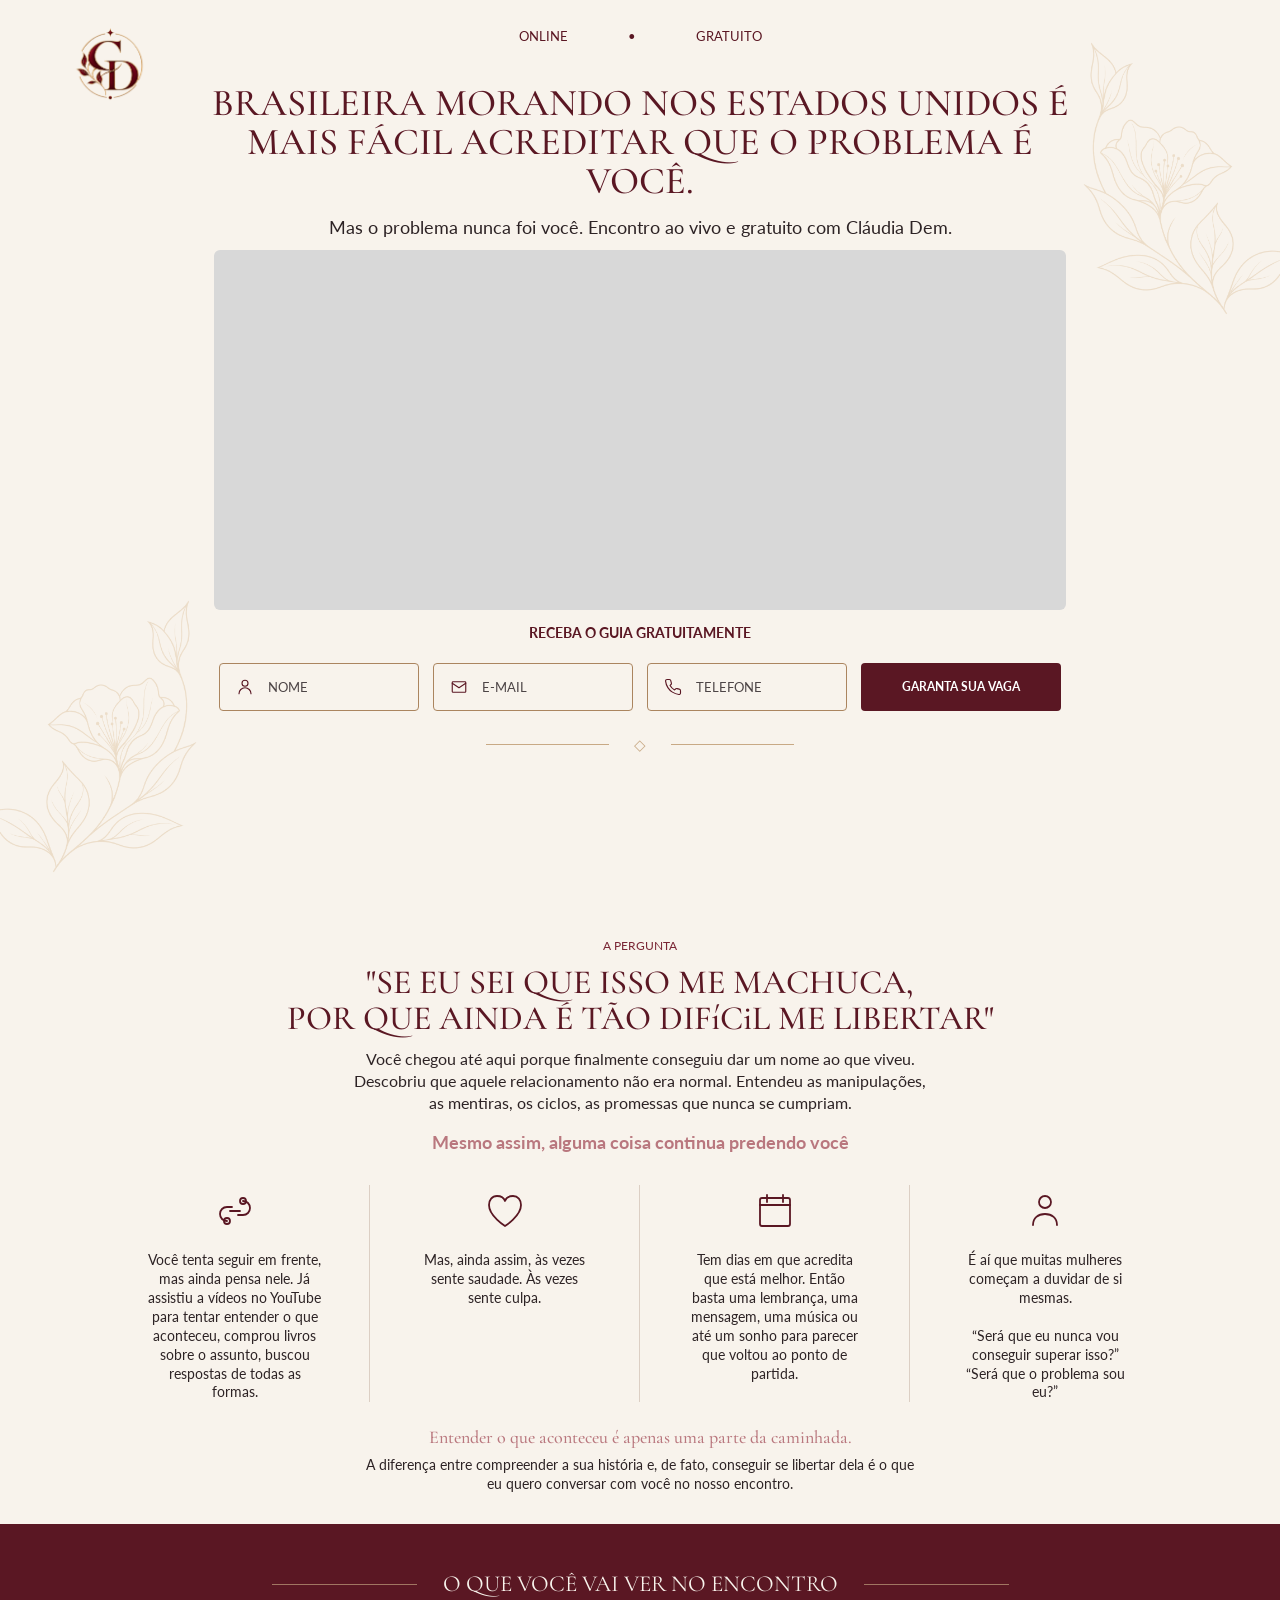
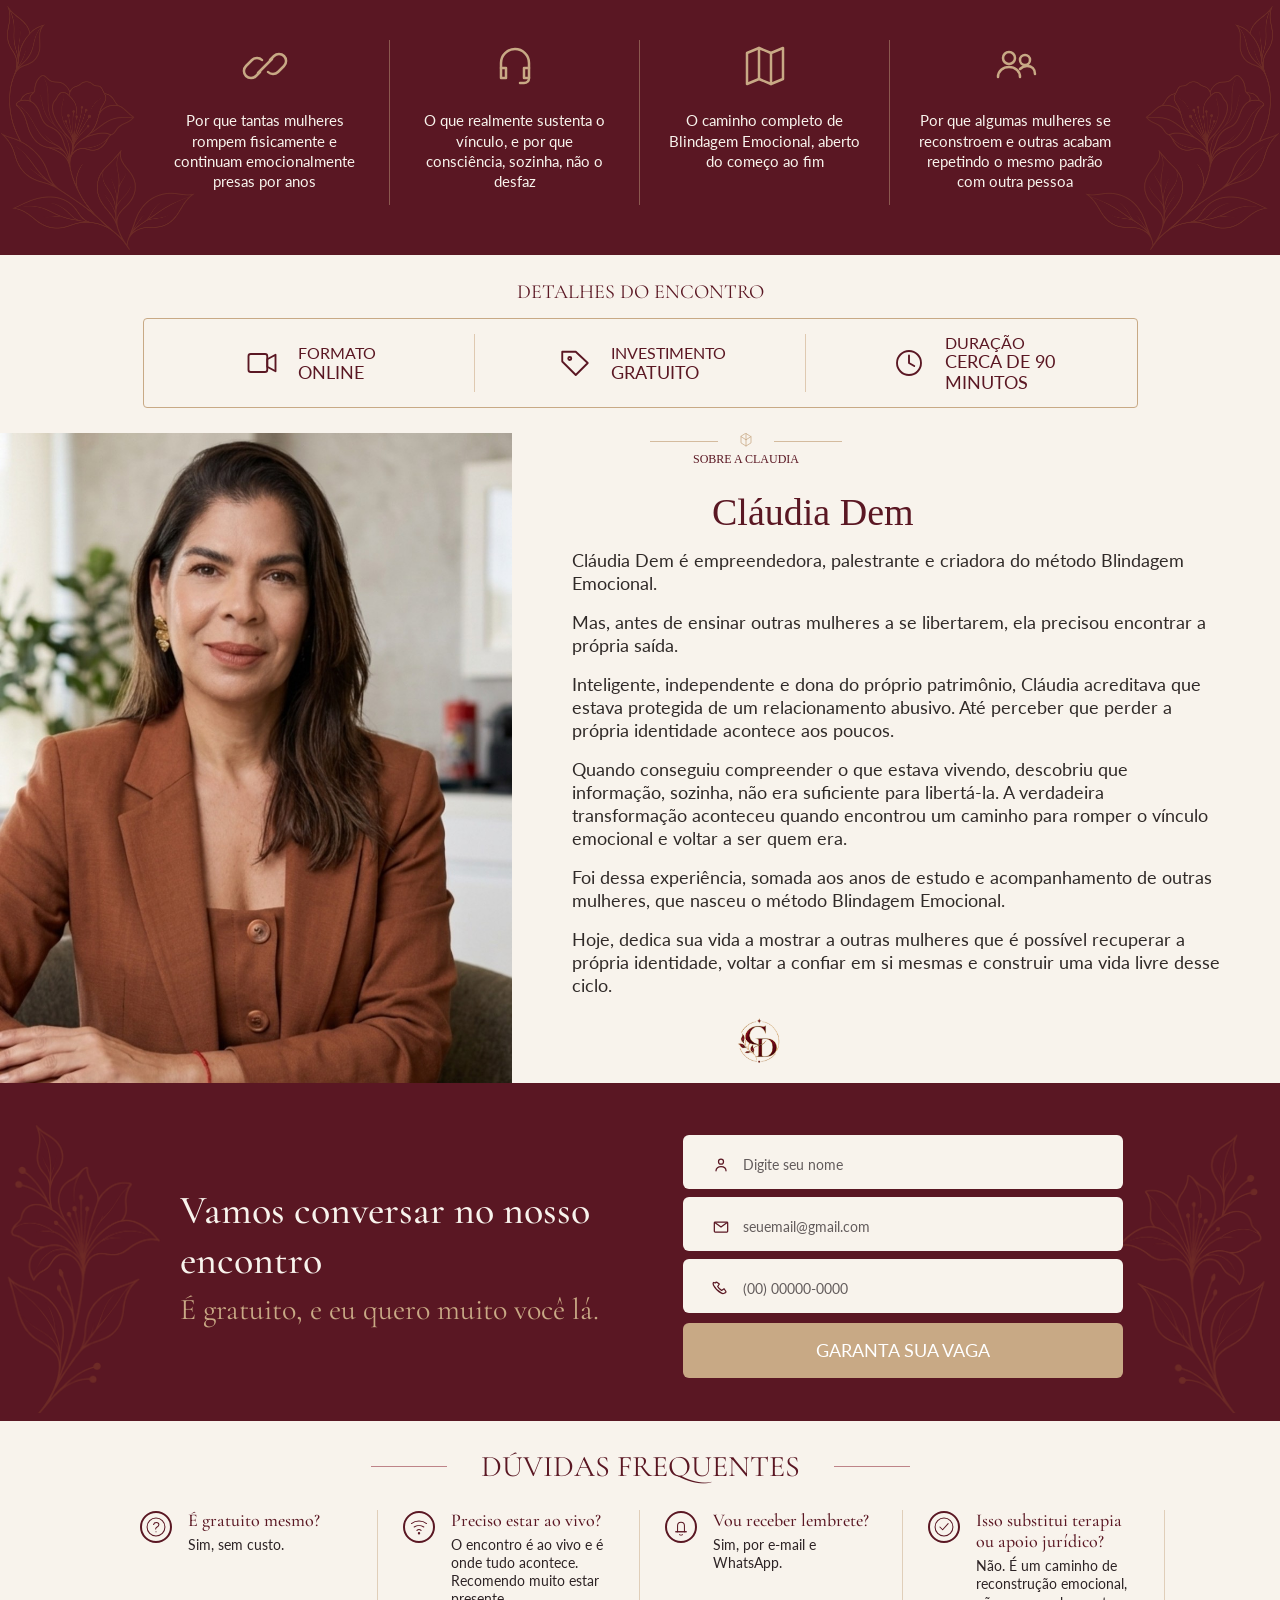
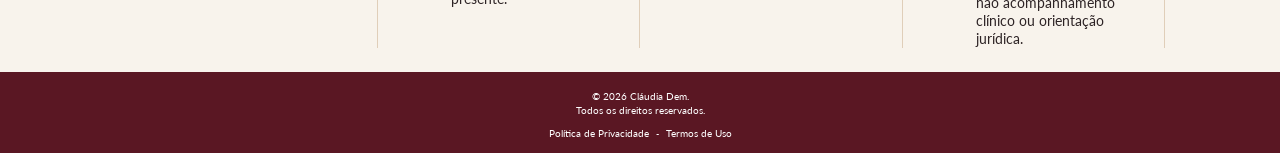
==== commit fec35918: "Atualizado" ====
--- a/index.html
+++ b/index.html
@@ -16,13 +16,13 @@
 <body>
 
 <main>
-
+        <!--HERO-->
         <section class="hero">
 
-            <img src="assents/logo-Claudia.png" class="logo-hero" alt="claudia">
-
-            <img src="assents/FLOR-HERO.png" class="flor flor-esquerda" alt="">
-            <img src="assents/FLOR-HERO.png" class="flor flor-direita" alt="">
+            <img src="img/logo-Claudia.png" class="logo-hero" alt="claudia">
+
+            <img src="img/FLOR-HERO.png" class="flor flor-esquerda" alt="">
+            <img src="img/FLOR-HERO.png" class="flor flor-direita" alt="">
             <div class="container">
 
             <div class="hero-info">
@@ -62,9 +62,7 @@
 
                 </div>
 
-              <!--<img src="assents/FLOR-HERO.png" class="flor flor-esquerda" alt="">
-                <img src="assents/FLOR-HERO.png" class="flor flor-direita" alt="">
--->  
+        
                 <form class="hero-form" >
                     <h2> RECEBA O GUIA GRATUITAMENTE</h2>
 
@@ -477,7 +475,7 @@
                         <div class="sobre-claudia-imagem">
 
                             <img
-                                src="assents/foto-SOBRECLADIA.jpg"
+                                src="img/foto-SOBRECLADIA.jpg"
                                 alt="Cláudia Dem"
                             >
 
@@ -562,7 +560,7 @@
                             <div class="sobre-logo">
 
                                 <img
-                                    src="assents/logo-Claudia.png"
+                                    src="img/logo-Claudia.png"
                                     alt="Cláudia Dem"
                                 >
 
@@ -802,21 +800,14 @@
 
     </footer>
 
-  <!-- =================================================
-     QUESTIONÁRIO
-================================================= -->
-
-<div id="questionario" class="questionario-overlay">
-
-    <!-- =================================================
-         CARD DO QUESTIONÁRIO
-    ================================================== -->
+
+
+    <!-- QUESTIONÁRIO -->
+    <div id="questionario" class="questionario-overlay">
+
+    <!--CARD DO QUESTIONÁRIO -->
 
     <div class="questionario-card">
-
-        <!-- =================================================
-             TOPO
-        ================================================== -->
 
         <div class="questionario-header">
 
@@ -831,9 +822,7 @@
         </div>
 
 
-        <!-- =================================================
-             BARRA DE PROGRESSO
-        ================================================== -->
+        <!--BARRA DE PROGRESSO -->
 
         <div class="progresso-container">
 
@@ -842,9 +831,7 @@
         </div>
 
 
-        <!-- =================================================
-             FECHAR
-        ================================================== -->
+        <!-- FECHAR -->
 
         <button
             type="button"
@@ -855,9 +842,7 @@
         </button>
 
 
-        <!-- =================================================
-             CONTEÚDO
-        ================================================== -->
+        <!-- CONTEÚDO -->
 
         <div class="questionario-conteudo">
 
@@ -875,11 +860,6 @@
 
             <div class="questionario-opcoes"></div>
 
-
-            <!-- =================================================
-                 NAVEGAÇÃO
-            ================================================== -->
-
             <div class="questionario-navegacao">
 
                 <button
@@ -902,9 +882,7 @@
         </div>
 
 
-        <!-- =================================================
-             INFORMAÇÕES
-        ================================================== -->
+        <!--INFORMAÇÕES -->
 
         <div class="questionario-info">
 
--- a/css/style.css
+++ b/css/style.css
@@ -50,7 +50,6 @@
 
 
 /* CONTAINER */
-
 .container {
     width: 90%;
     max-width: 1200px;
@@ -59,7 +58,6 @@
 
 
 /* TÍTULOS GERAIS */
-
 h1,
 h2,
 h3 {
@@ -73,8 +71,6 @@
     color: var(--carvao);
     line-height: 1.45;
 }
-
-
 
 .section-label {
     display: block;
@@ -139,9 +135,7 @@
 }
 
 
-/* 
-   ONLINE / GRATUITO
- */
+/* ONLINE / GRATUITO */
 
 .hero-info {
     display: flex;
@@ -161,9 +155,8 @@
     color: var(--vinho);
 }
 
-/* =====================================================
-   SOMENTE DESKTOP
-   ===================================================== */
+
+/* SERVE PRA INTERFERIR OS SGV DO ONLINE, GRATUITO NO DESKTOP */
 
 @media (min-width: 769px) {
 
@@ -181,7 +174,6 @@
 
 
 /*  TÍTULO */
-
 .hero h1 {
     max-width: 900px;
 
@@ -207,8 +199,6 @@
 }
 
 
-/* VÍDEO */
-
 .hero-video {
     position: relative;
 
@@ -235,7 +225,6 @@
 
 
 /*  FORMULÁRIO */
-
 .hero-form {
     width: 900px;
     max-width: 100%;
@@ -246,8 +235,6 @@
     flex-wrap: wrap;
 }
 
-
-/* título do formulário */
 .hero-form h2 {
     flex-basis: 100%;
     margin: 0 0 8px;
@@ -259,7 +246,6 @@
 }
 
 
-/* INPUTS botao */
 .hero-input {
     position: relative;
     width: 200px;
@@ -289,7 +275,6 @@
 }
 
 /* SGV ÍCONES DOS CAMPOS */
-
 .hero-input-icon {
 
     position: absolute;
@@ -315,7 +300,6 @@
     z-index: 2;
 }
 
-
 .hero-input-icon svg {
 
     width: 18px;
@@ -333,8 +317,6 @@
     stroke-linejoin: round;
 }
 
-
-/*BOTAO*/
 .hero-form button {
     width: 200px;
     height: 48px;
@@ -379,11 +361,7 @@
 }
 
 
-
-
-
 /* RECONHECIMENTO */
-
 .reconhecimento {
     background-color: #F8F3EC;
     min-height: 600px;
@@ -411,9 +389,6 @@
     margin-bottom: 12px;
 }
 
-
-/*TÍTULO*/
-
 .reconhecimento h2 {
     max-width: 800px;
 
@@ -427,9 +402,6 @@
     color: #5A1723;
 }
 
-
-/* TEXTO INTRODUTÓRIO */
-
 .reconhecimento > .container > p:not(.destaque) {
     max-width: 700px;
 
@@ -442,9 +414,6 @@
 
     color: #2D2325;
 }
-
-
-/* DESTAQUE ROSÉ */
 
 .reconhecimento .destaque {
     margin: 16px auto 30px;
@@ -454,9 +423,6 @@
     color: #B9777E;
 }
 
-
-/* CONTAINER DOS 4 ITENS */
-
 .reconhecimento-itens {
     display: grid;
     grid-template-columns: repeat(4, 1fr);
@@ -467,7 +433,6 @@
 
 
 /* CADA ITEM */
-
 .reconhecimento-itens .reconhecimento-item {
     min-height: 115px;
 
@@ -485,15 +450,10 @@
 
 
 /* remove a linha do último */
-
 .reconhecimento-itens .reconhecimento-item:last-child {
     border-right: none;
 }
 
-
-/* =========================
-   ESPAÇO DO ÍCONE
-========================= */
 
 .reconhecimento-item .icon {
     display: flex;
@@ -531,14 +491,12 @@
 
 
 /* FRASE FINAL */
-
 .reconhecimento-final {
     margin-top: 22px;
 }
 
 
 /* primeira frase */
-
 .reconhecimento-final p:first-child {
     max-width: 720px;
     margin: 0 auto 6px;
@@ -549,8 +507,6 @@
 }
 
 
-/* segunda frase */
-
 .reconhecimento-final p:last-child {
     max-width: 550px;
     margin: 0 auto;
@@ -563,7 +519,6 @@
 }
 
 /* SESSAO ENCONTRO - O QUE VOCE VAI VER NO ENCONTRO */
-
 .encontro {
     position: relative;
 
@@ -573,8 +528,6 @@
 
     overflow: hidden;
 }
-
-
 
 .section-title {
     display: flex;
@@ -590,9 +543,7 @@
 .section-title span {
     width: 145px;
     height: 1px;
-
     background-color: var(--bege);
-
     opacity: 0.65;
      flex-shrink: 0;
 
@@ -610,8 +561,6 @@
     white-space: nowrap;
 }
 
-
-/*  ITENS */
 
 .encontro-items {
     display: grid;
@@ -645,8 +594,6 @@
 }
 
 
-/* ícones */
-
 .encontro-item .icon {
   width: 52px;
 
@@ -662,7 +609,6 @@
 }
 
 /*SGV*/
-
 .encontro-item .icon svg {
     width: 48px;
 
@@ -700,7 +646,6 @@
 
 
 /* FLORES DECORATIVAS*/
-
 .encontro::before,
 .encontro::after {
     content: "";
@@ -710,7 +655,7 @@
     width: 225px;
     height: 305px;
 
-    background-image: url("../assents/FLOR-HERO.png");
+    background-image: url("../img/FLOR-HERO.png");
 
     background-repeat: no-repeat;
     background-position: center;
@@ -725,7 +670,6 @@
 
 
 /* flor esquerda - espelhada */
-
 .encontro::before {
     left: -25px;
     bottom: -25px;
@@ -733,26 +677,19 @@
     transform: scaleX(-1);
 }
 
-
 /* flor direita */
-
 .encontro::after {
     right: -25px;
     bottom: -25px;
 }
 
-
 /* DETALHES DO ENCONTRO */
-
 .detalhes {
     background-color: var(--off-white);
 
     padding: 25px 0 25px;
 }
 
-
-/* título */
-
 .detalhes h2 {
     margin: 0 0 14px;
 
@@ -765,9 +702,6 @@
     font-weight: 400;
 }
 
-
-/* caixa */
-
 .detalhes-box {
     max-width: 995px;
 
@@ -788,7 +722,6 @@
 
 
 /* cada detalhe */
-
 .detalhe-item {
     min-height: 58px;
 
@@ -803,14 +736,12 @@
     border-right: 1px solid rgba(184, 137, 91, 0.4);
 }
 
-
 .detalhe-item:last-child {
     border-right: none;
 }
 
 
 /* ícone */
-
 .detalhe-item .icon {
     width: 42px;
 
@@ -876,8 +807,7 @@
 }
 
 
-/* SOBRE CLÁUDI */
-
+/* SOBRE CLÁUDIA */
 .sobre-claudia {
     background-color: var(--off-white);
 
@@ -893,7 +823,6 @@
 }
 
 /* estrutura foto + texto */
-
 .sobre-claudia-content {
     display: grid;
 
@@ -902,9 +831,6 @@
     align-items: stretch;
 }
 
-
-/* FOTO */
-
 .sobre-claudia-imagem {
     width: 100%;
 
@@ -913,7 +839,6 @@
     overflow: hidden;
 }
 
-
 .sobre-claudia-imagem img {
     width: 100%;
 
@@ -925,9 +850,6 @@
 
     object-position: center;
 }
-
-
-/*TEXTO*/
 
 .sobre-claudia-texto {
     padding: 8px 60px 18px;
@@ -982,7 +904,6 @@
 
 
 /* SOBRE A CLÁUDIA*/
-
 .sobre-label {
     padding-right: 300px;
     margin: -45px 0 1px;   
@@ -993,9 +914,6 @@
     font-weight: 400;
 }
 
-
-/* nome */
-
 .sobre-claudia-texto h2 {
     margin: 20px 0 15px;
 
@@ -1008,9 +926,6 @@
     font-weight: 400;
 }
 
-
-/*PARÁGRAFOS*/
-
 .sobre-claudia-texto > p:not(.sobre-label) {
     margin: 0 0 16px;
 
@@ -1023,9 +938,6 @@
     font-weight: 400;
 }
 
-
-/*  LOGO */
-
 .sobre-logo {
     display: flex;
 
@@ -1036,7 +948,6 @@
     padding-top: 5px;
 }
 
-
 .sobre-logo img {
     width: 50px;
 
@@ -1049,7 +960,6 @@
 
 
 /* SEGUNDA CHAMADA  */
-
 .segunda-chamada {
   position: relative;
   padding: 52px 0 43px;
@@ -1057,9 +967,6 @@
   overflow: hidden;
 }
 
-
-/* CONTEÚDO */
-
 .cta-content {
   position: relative;
   z-index: 2;
@@ -1073,9 +980,6 @@
 
   column-gap: 70px;
 }
-
-
-/* TEXTO */
 
 .cta-texto {
   padding-left: 0;
@@ -1102,9 +1006,7 @@
   line-height: 1.2;
 }
 
-
-/* FORMULÁRIO */
-
+/* FORMULÁRIO DA SEGUNDA CHAMADA */
 .cta-form {
   display: flex;
   flex-direction: column;
@@ -1115,7 +1017,6 @@
 
 
 /* GRUPO DO INPUT */
-
 .input-group {
   position: relative;
 
@@ -1123,9 +1024,7 @@
   height: 51px;
 }
 
-
 /* INPUT */
-
 .cta-form input {
   box-sizing: border-box;
   margin-left: -20px;
@@ -1149,7 +1048,6 @@
 
 
 /* ÍCONE DO INPUT */
-
 .input-icon {
   position: absolute;
   left: 8px;
@@ -1171,10 +1069,6 @@
   stroke-linejoin: round;
 }
 
-
-
-/* BOTÃO */
-
 .cta-form button {
   width: 440px;
   height: 55px;
@@ -1203,7 +1097,6 @@
 
 
 /* FLORES DA SEGUNDA CHAMADA*/
-
 .segunda-chamada::before,
 .segunda-chamada::after {
   content: "";
@@ -1226,12 +1119,11 @@
 
 
 /* FLOR ESQUERDA */
-
 .segunda-chamada::before {
   left: -20px;
-  bottom: -15px;
-
-  background-image: url("../assents/FLOR.png");
+  bottom: 8px;
+
+  background-image: url("../img/FLOR-2.png");
 
   transform: scaleX(-1);
   opacity: 0.20;
@@ -1239,12 +1131,11 @@
 
 
 /* FLOR DIREITA */
-
 .segunda-chamada::after {
   right: -15px;
-  top: 25px;
-
-  background-image: url("../assents/FLOR-2.png");
+  bottom: 8px;
+
+  background-image: url("../img/FLOR-2.png");
     height: 290px;
 
   opacity: 0.20;
@@ -1252,7 +1143,6 @@
 
 
 /* FAQ */
-
 .faq {
   padding: 27px 0 24px;
 
@@ -1261,7 +1151,6 @@
 
 
 /* TÍTULO */
-
 .faq .section-title {
   display: flex;
 
@@ -1291,9 +1180,6 @@
   background-color: var(--rose);
   opacity: 0.9;
 }
-
-
-/* LISTA */
 
 .faq-list {
   max-width: 1050px;
@@ -1301,9 +1187,6 @@
   display: grid;
   grid-template-columns: repeat(4, 1fr);
 }
-
-
-/* ITEM */
 
 .faq-item {
     display: block;
@@ -1314,7 +1197,6 @@
 }
 
 
-/* REMOVE A SETA PADRÃO DO DETAILS */
 
 .faq-item summary {
     list-style: none;
@@ -1334,9 +1216,6 @@
     content: "" !important;
 }
 
-
-
-
 .faq-icon {
     width: 32px;
     height: 32px;
@@ -1369,9 +1248,6 @@
     stroke-linejoin: round;
 }
 
-
-/* PERGUNTA */
-
 .faq-question {
     width: 100%;
 
@@ -1391,13 +1267,10 @@
     line-height: 1.15;
 }
 
-
 /*  SETA ESCONDIDA NO DESKTOP*/
-
 .faq-arrow {
     display: none !important;
 }
-
 
 /* 
    RESPOSTA DESKTOP
@@ -1462,7 +1335,6 @@
   gap: 7px;
 }
 
-
 .footer-links a {
   color: white;
 
@@ -1472,23 +1344,17 @@
   text-decoration: none;
 }
 
-
 .footer-links span {
   color: white;
 
   font-size: 9px;
 }
 
-
 .footer-links a:hover {
   text-decoration: underline;
 }
 
 /*QUESTIONARIO DESKTOP*/
-/* =====================================================
-   QUESTIONÁRIO DESKTOP
-===================================================== */
-
 .questionario-overlay {
     position: fixed;
 
@@ -1516,7 +1382,6 @@
 /* =====================================================
    CARD DO QUESTIONÁRIO
 ===================================================== */
-
 .questionario-card {
     position: relative;
 
@@ -1540,11 +1405,6 @@
     box-shadow: 0 15px 40px rgba(0, 0, 0, 0.15);
 }
 
-
-/* =====================================================
-   TOPO
-===================================================== */
-
 .questionario-header {
     display: flex;
 
@@ -1557,7 +1417,6 @@
     font-family: "Lato", sans-serif;
 }
 
-
 .progresso-texto {
     font-size: 12px;
 
@@ -1568,7 +1427,6 @@
     color: #5A1723;
 }
 
-
 .progresso-porcentagem {
     font-size: 13px;
 
@@ -1578,10 +1436,7 @@
 }
 
 
-/* =====================================================
-   BARRA DE PROGRESSO
-===================================================== */
-
+/* BARRA DE PROGRESSO */
 .progresso-container {
     width: calc(100% - 120px);
 
@@ -1596,7 +1451,6 @@
     overflow: hidden;
 }
 
-
 .progresso-barra {
     width: 8%;
 
@@ -1610,10 +1464,7 @@
 }
 
 
-/* =====================================================
-   BOTÃO FECHAR
-===================================================== */
-
+/* BOTÃO FECHAR */
 .questionario-fechar {
     position: absolute;
 
@@ -1644,16 +1495,10 @@
     z-index: 5;
 }
 
-
 .questionario-fechar:hover {
     opacity: 0.6;
 }
 
-
-/* =====================================================
-   CONTEÚDO
-===================================================== */
-
 .questionario-conteudo {
     flex: 1;
 
@@ -1666,11 +1511,6 @@
     box-sizing: border-box;
 }
 
-
-/* =====================================================
-   PERGUNTA
-===================================================== */
-
 .questionario-conteudo h1 {
     margin: 0 0 25px;
 
@@ -1685,11 +1525,6 @@
     color: #2D2325;
 }
 
-
-/* =====================================================
-   OPÇÕES
-===================================================== */
-
 .questionario-opcoes {
     display: flex;
 
@@ -1700,7 +1535,6 @@
     width: 100%;
 }
 
-
 .questionario-opcao {
     width: 100%;
 
@@ -1735,25 +1569,18 @@
     transition: all 0.2s ease;
 }
 
-
 .questionario-opcao:hover {
     border-color: #7A2635;
 
     background: #F9F0EC;
 }
 
-
 .questionario-opcao.selecionada {
     border-color: #7A2635;
 
     background: #F4E7E4;
 }
 
-
-/* =====================================================
-   RADIO
-===================================================== */
-
 .radio {
     width: 19px;
 
@@ -1768,12 +1595,10 @@
     position: relative;
 }
 
-
 .questionario-opcao.selecionada .radio {
     border-color: #7A2635;
 }
 
-
 .questionario-opcao.selecionada .radio::after {
     content: "";
 
@@ -1795,10 +1620,7 @@
 }
 
 
-/* =====================================================
-   TEXTAREA
-===================================================== */
-
+/*TEXTAREA */
 .questionario-texto {
     width: 100%;
 
@@ -1827,6 +1649,36 @@
     outline: none;
 }
 
+/* CAMPO OUTRO */
+.questionario-outro {
+    width: 100%;
+    height: 48px;
+    padding: 0 15px;
+    box-sizing: border-box;
+
+    border: 1px solid #D8C9C0;
+    border-radius: 9px;
+
+    background: #FFFDFC;
+
+    font-family: "Lato", sans-serif;
+    font-size: 15px;
+    color: #2D2325;
+
+    outline: none;
+}
+
+.questionario-outro::placeholder {
+    color: #8E7770;
+}
+
+.questionario-outro:focus {
+    border-color: #7A2635;
+
+    box-shadow:
+        0 0 0 2px rgba(122, 38, 53, 0.08);
+}
+
 
 .questionario-texto:focus {
     border-color: #7A2635;
@@ -1840,16 +1692,10 @@
     color: #8E7770;
 }
 
-
-/* =====================================================
-   ESCALA 0 A 10
-===================================================== */
-
 .questionario-escala {
     width: 100%;
 }
 
-
 .escala-numeros {
     display: flex;
 
@@ -1862,7 +1708,6 @@
     gap: 8px;
 }
 
-
 .escala-opcao {
     width: 48px;
 
@@ -1897,14 +1742,12 @@
     transition: all 0.2s ease;
 }
 
-
 .escala-opcao:hover {
     border-color: #7A2635;
 
     background: #F4E7E4;
 }
 
-
 .escala-opcao.selecionada {
     border-color: #7A2635;
 
@@ -1913,7 +1756,6 @@
     color: #FFFFFF;
 }
 
-
 .escala-legenda {
     display: flex;
 
@@ -1930,11 +1772,6 @@
     color: #5C4A45;
 }
 
-
-/* =====================================================
-   NAVEGAÇÃO
-===================================================== */
-
 .questionario-navegacao {
     margin-top: auto;
 
@@ -1946,7 +1783,6 @@
 
     padding-top: 30px;
 }
-
 
 .btn-voltar,
 .btn-proxima {
@@ -1983,7 +1819,6 @@
     background: #EDE1DA;
 }
 
-
 .btn-proxima {
     border: none;
 
@@ -1992,23 +1827,17 @@
     color: #FFFFFF;
 }
 
-
 .btn-proxima:hover {
     background: #5A1723;
 }
 
-
 .btn-proxima:disabled {
     opacity: 0.7;
 
     cursor: wait;
 }
 
-
-/* =====================================================
-   INFORMAÇÕES INFERIORES
-===================================================== */
-
+/*INFORMAÇÕES INFERIORES */
 .questionario-info {
     min-height: 90px;
 
@@ -2029,7 +1858,6 @@
     font-family: "Lato", sans-serif;
 }
 
-
 .info-item {
     display: flex;
 
@@ -2049,7 +1877,6 @@
     color: #5C4A45;
 }
 
-
 .info-icone {
     font-size: 17px;
 
@@ -2060,12 +1887,10 @@
     text-align: center;
 }
 
-
 .info-icone.escala {
     font-size: 13px;
 }
 
-
 .info-divisor {
     width: 1px;
 
@@ -2074,66 +1899,60 @@
     background: #CDBCB3;
 }
 
-
-/* =====================================================
-   TELA DE SUCESSO
-===================================================== */
-
-.questionario-sucesso {
-    width: 100%;
-
-    height: 100%;
-
-    box-sizing: border-box;
-
-    padding: 45px;
-
-    display: flex;
-
-    flex-direction: column;
-
-    align-items: center;
-
-    justify-content: center;
-
-    text-align: center;
-
+/*TELA DE SUCESSO */
+.questionario-card.sucesso-ativo {
+    min-height: 600px;
+    height: 600px;
+    max-height: 90vh;
+    overflow: hidden;
+    padding: 0;
     background: linear-gradient(
         135deg,
         #521822,
         #2E2525
     );
-
+}
+
+.questionario-sucesso {
+    width: 100%;
+    height: 100%;
+    min-height: 0;
+    box-sizing: border-box;
+
+    padding: 45px;
+
+    display: flex;
+    flex-direction: column;
+    align-items: center;
+    justify-content: center;
+
+    text-align: center;
+
+    background: transparent;
     color: #FFFFFF;
-}
-
+
+    transform: translateY(20px);
+}
 
 .sucesso-icone {
     width: 62px;
-
     height: 62px;
 
     margin-bottom: 22px;
 
     display: flex;
-
     align-items: center;
-
     justify-content: center;
 
     border-radius: 50%;
 
     background: #D8BE91;
-
     color: #5A1723;
 
     font-family: "Lato", sans-serif;
-
     font-size: 28px;
-
     font-weight: 700;
 }
-
 
 .questionario-sucesso h1 {
     max-width: 650px;
@@ -2141,62 +1960,47 @@
     margin: 0 0 15px;
 
     font-family: "Lato", sans-serif;
-
     font-size: 26px;
-
     line-height: 1.3;
-
     font-weight: 700;
 
     color: #FFFFFF;
 }
-
 
 .questionario-sucesso p {
     margin: 0 0 30px;
 
     font-family: "Lato", sans-serif;
-
     font-size: 16px;
-
     line-height: 1.5;
 
     color: #F3E8E0;
 }
-
 
 .sucesso-botao {
     min-width: 230px;
-
     height: 46px;
 
     padding: 0 25px;
 
     border: none;
-
     border-radius: 7px;
 
     background: #7A2635;
-
     color: #FFFFFF;
 
     font-family: "Lato", sans-serif;
-
     font-size: 13px;
-
     font-weight: 700;
 
     cursor: pointer;
-
     transition: 0.2s ease;
 }
-
 
 .sucesso-botao:hover {
     background: #8E3446;
 }
 
-
 .sucesso-botao span {
     margin-left: 8px;
 }
@@ -2204,42 +2008,338 @@
 
 
 
-
-/* =========================================================
-   AJUSTES FINAIS — TABLET
-   769px ATÉ 1100px
-   ========================================================= */
+/*AJUSTES FINAIS — TABLET 769px ATÉ 1100px */
 
 @media (min-width: 769px) and (max-width: 1100px) {
 
-    /* HERO */
-
+    /*HERO — TABLET */
     .hero {
         min-height: auto;
-        padding-bottom: 40px;
-    }
-
-    /* Logo do Hero */
+        padding: 25px 25px 30px;
+        box-sizing: border-box;
+    }
+
+
+    /* LOGO */
     .logo-hero {
         width: 45px;
-        top: 20px;
+        top: 15px;
         left: 50%;
         transform: translateX(-50%);
     }
 
-    /* Informações ONLINE / GRATUITO */
+
+
+    /* REMOVE FLORES DO HERO */
+    .hero .flor,
+    .hero .flor-esquerda,
+    .hero .flor-direita {
+        display: none !important;
+    }
+
+
+    /* ONLINE / GRATUITO */
     .hero-info {
-        margin-top: 50px;
-    }
-
-    /* Remove flores do Hero no tablet */
-    .hero .flor {
+        gap: 45px;
+        margin-top: 55px;
+        margin-bottom: 28px;
+    }
+
+
+    /* TÍTULO */
+
+    .hero h1 {
+        max-width: 720px;
+        margin-bottom: 12px;
+
+        font-size: 32px;
+        line-height: 1.08;
+    }
+
+
+    /* SUBTÍTULO */
+
+    .hero-subtitle {
+        max-width: 650px;
+        margin-bottom: 12px;
+
+        font-size: 15px;
+        line-height: 1.3;
+    }
+
+
+    /* VÍDEO */
+
+    .hero-video {
+        width: 68%;
+        max-width: 600px;
+        height: 290px;
+
+        margin: 0 auto 14px;
+    }
+
+
+    /* FORMULÁRIO */
+
+    .hero-form {
+        width: 90%;
+        max-width: 620px;
+
+        display: grid;
+        grid-template-columns: 1fr 1fr;
+        gap: 10px;
+
+        margin: 0 auto;
+    }
+
+
+    /* TÍTULO DO FORMULÁRIO */
+
+    .hero-form h2 {
+        grid-column: 1 / -1;
+
+        margin: 0 0 3px;
+
+        font-size: 13px;
+    }
+
+
+    /* CAMPOS */
+
+    .hero-input {
+        width: 100%;
+        height: 48px;
+    }
+
+    .hero-form input {
+        width: 100%;
+        height: 48px;
+    }
+
+
+    /* BOTÃO */
+
+    .hero-form button {
+        width: 100%;
+        height: 48px;
+    }
+
+
+    /* DECORAÇÃO */
+
+    .form-decoracao {
+        grid-column: 1 / -1;
+
+        margin-top: 5px;
+    }
+
+    .form-decoracao span {
+        width: 90px;
+    }
+
+
+    /* RECONHECIMENTO  */
+    .reconhecimento {
+        min-height: auto;
+        padding: 35px 30px 30px;
+    }
+
+    .reconhecimento .container {
+        max-width: 100%;
+    }
+
+    /* A PERGUNTA */
+
+    .reconhecimento > .container > .section-label {
+        font-size: 11px;
+        margin-bottom: 10px;
+    }
+
+    /* TÍTULO */
+
+    .reconhecimento h2 {
+        max-width: 750px;
+        font-size: 32px;
+        line-height: 1.08;
+        margin-bottom: 12px;
+    }
+
+    /* TEXTO INTRODUTÓRIO */
+
+    .reconhecimento > .container > p:not(.destaque) {
+        max-width: 720px;
+        font-size: 15px;
+        line-height: 1.35;
+    }
+
+    /* DESTAQUE */
+
+    .reconhecimento .destaque {
+        margin: 15px auto 25px;
+        font-size: 17px;
+    }
+
+    /* 4 ITENS */
+
+    .reconhecimento-itens {
+        width: 100%;
+        max-width: 100%;
+    }
+
+    .reconhecimento-itens .reconhecimento-item {
+        min-height: 115px;
+        padding: 0 10px;
+    }
+
+    /* ÍCONES */
+
+    .reconhecimento-item .icon {
+        width: 48px;
+        height: 48px;
+        margin-bottom: 12px;
+    }
+
+    .reconhecimento-item .icon svg {
+        width: 44px;
+        height: 44px;
+    }
+
+    /* TEXTOS */
+
+    .reconhecimento-itens .reconhecimento-item p {
+        max-width: 160px;
+        font-size: 13px;
+        line-height: 1.35;
+    }
+
+    /* FRASE FINAL */
+
+    .reconhecimento-final {
+        margin-top: 20px;
+    }
+
+    .reconhecimento-final p:first-child {
+        font-size: 17px;
+    }
+
+    .reconhecimento-final p:last-child {
+        max-width: 600px;
+        font-size: 13px;
+        line-height: 1.35;
+    }
+
+    /* O QUE VOCÊ VAI VER NO ENCONTRO — TABLET */
+    .encontro {
+        padding: 40px 0 42px;
+    }
+
+
+    /* TÍTULO */
+
+    .encontro .section-title {
+        gap: 18px;
+        margin-bottom: 32px;
+    }
+
+    .encontro .section-title span {
+        width: 90px;
+    }
+
+    .encontro .section-title h2 {
+        font-size: 21px;
+    }
+
+
+    /* ITENS */
+
+    .encontro-items {
+        width: 90%;
+        max-width: 900px;
+        grid-template-columns: repeat(4, 1fr);
+    }
+
+
+    /* CADA ITEM */
+
+    .encontro-item {
+        min-height: 155px;
+        padding: 0 15px;
+    }
+
+
+    /* ÍCONES */
+
+    .encontro-item .icon {
+        width: 46px;
+        height: 46px;
+        margin-bottom: 14px;
+    }
+
+    .encontro-item .icon svg {
+        width: 42px;
+        height: 42px;
+    }
+
+
+    /* TEXTO */
+
+    .encontro-item p {
+        max-width: 170px;
+        font-size: 14px;
+        line-height: 1.3;
+    }
+
+
+    /* REMOVE AS FLORES NO TABLET */
+
+    .encontro::before,
+    .encontro::after {
         display: none !important;
     }
 
 
+    /* DETALHES DO ENCONTRO  */
+    .detalhes {
+        padding: 25px 25px 25px;
+    }
+
+    .detalhes h2 {
+        font-size: 20px;
+        margin-bottom: 14px;
+    }
+
+    .detalhes-box {
+        width: 90%;
+        max-width: 850px;
+        min-height: 85px;
+    }
+
+    .detalhe-item {
+        gap: 10px;
+    }
+
+    .detalhe-item .icon {
+        width: 38px;
+        height: 38px;
+    }
+
+    .detalhe-item .icon svg {
+        width: 32px;
+        height: 32px;
+    }
+
+    .detalhe-item > div > span {
+        font-size: 14px;
+    }
+
+    .detalhe-item p {
+        font-size: 16px;
+    }
+
+
+
+
     /* SOBRE A CLÁUDIA */
-
     .sobre-claudia-content {
         grid-template-columns: 45% 55%;
         align-items: stretch;
@@ -2325,59 +2425,278 @@
 
 
 
-    .sobre-claudia-texto img {
-    order:5!important;
-    display:block!important;
-    margin-left:auto!important;
-    margin-right:auto!important;
-}
-
-
- .sobre-logo {
-    order: 5 !important;
-
-    display: flex !important;
-
-    margin-top: 10px !important;
-    margin-left: auto !important;
-    margin-right: auto !important;
-}
-
-
-
-    .encontro-grid {
-        grid-template-columns: repeat(4, 1fr);
-    }
+        .sobre-claudia-texto img {
+        order:5!important;
+        display:block!important;
+        margin-left:auto!important;
+        margin-right:auto!important;
+    }
+
+
+    .sobre-logo {
+        order: 5 !important;
+
+        display: flex !important;
+
+        margin-top: 10px !important;
+        margin-left: auto !important;
+        margin-right: auto !important;
+    }
+
+
+    /* SEGUNDA CHAMADA — TABLET */
+    .segunda-chamada {
+        padding: 45px 0 40px;
+    }
+
+    .cta-content {
+        width: 90%;
+        max-width: 920px;
+        grid-template-columns: 40% 60%;
+        column-gap: 25px;
+        align-items: center;
+    }
+
+    .cta-texto h2 {
+        font-size: 34px;
+        line-height: 1.2;
+    }
+
+    .cta-texto p {
+        font-size: 24px;
+        line-height: 1.2;
+    }
+
+    .cta-form {
+        width: 100%;
+        gap: 10px;
+    }
+
+    .cta-form input {
+        width: 100%;
+        margin-left: 0;
+        height: 50px;
+    }
+
+    /* ALINHAMENTO DOS ÍCONES — TABLET */
+
+    .cta-form .input-icon {
+        left: 30px;
+        top: 50%;
+        transform: translateY(-50%);
+    }
+
+    .cta-form button {
+        width: 100%;
+        margin-left: 0;
+        height: 52px;
+        font-size: 16px;
+    }
+
+    /* REMOVE AS FLORES DA SEGUNDA CHAMADA NO TABLET */
+    .segunda-chamada::before,
+    .segunda-chamada::after {
+        display: none !important;
+    }
+
+
+
+    /* FAQ — TABLET */
+
+    .faq {
+        padding: 30px 0 28px;
+    }
+
+    .faq .container {
+        width: 90%;
+    }
+
+    .faq .section-title {
+        gap: 20px;
+        margin-bottom: 22px;
+    }
+
+    .faq .section-title span {
+        width: 55px;
+    }
+
+    .faq .section-title h2 {
+        font-size: 28px;
+    }
+
+
+    /* LISTA EM CARDS */
 
     .faq-list {
-        max-width: 920px;
-    }
+        width: 100%;
+        max-width: 900px;
+        display: flex;
+        flex-direction: column;
+        gap: 10px;
+        margin: 0 auto;
+    }
+
+
+    /* CARD */
 
     .faq-item {
-        padding: 0 15px;
-        gap: 11px;
+        width: 100%;
+        min-height: auto;
+        padding: 0;
+        display: block;
+        border: 1px solid rgba(200, 169, 133, 0.65);
+        border-radius: 6px;
+        background-color: var(--off-white);
+        box-shadow: 0 2px 7px rgba(45, 35, 37, 0.12);
+        overflow: hidden;
+        box-sizing: border-box;
+    }
+
+
+    /* ÁREA CLICÁVEL */
+
+    .faq-item summary {
+        width: 100%;
+        min-height: 58px;
+        padding: 12px 18px;
+        display: flex;
+        align-items: center;
+        gap: 14px;
+        cursor: pointer;
+        list-style: none;
+        box-sizing: border-box;
+    }
+
+    .faq-item summary::-webkit-details-marker {
+        display: none;
+    }
+
+    .faq-item summary::marker {
+        display: none;
+    }
+
+
+    /* ÍCONE */
+
+    .faq-item .faq-icon {
+        width: 30px;
+        height: 30px;
+        flex-shrink: 0;
+        margin: 0;
+        border: 1.5px solid var(--vinho);
+        border-radius: 50%;
+        display: flex;
+        align-items: center;
+        justify-content: center;
+    }
+
+    .faq-item .faq-icon svg {
+        width: 21px;
+        height: 21px;
+    }
+
+
+    /* PERGUNTA */
+
+    .faq-question {
+        width: 100%;
+        min-width: 0;
+        display: flex;
+        align-items: center;
+        justify-content: space-between;
+        gap: 15px;
     }
 
     .faq-question h3 {
-        font-size: 16px;
+        margin: 0;
+        font-size: 20px;
+        font-weight: 500;
+        line-height: 1.2;
+    }
+
+
+    /* SETA */
+
+    .faq-question .faq-arrow {
+        display: none !important;
+    }
+
+    .faq-question::after {
+        content: "";
+        width: 9px;
+        height: 9px;
+        flex-shrink: 0;
+        display: block;
+        border-right: 2px solid #8D817B;
+        border-bottom: 2px solid #8D817B;
+        transform: rotate(45deg);
+        margin-right: 5px;
+        margin-top: -5px;
+        box-sizing: border-box;
+        transition: transform 0.2s ease;
+    }
+
+    .faq-item[open] .faq-question::after {
+        transform: rotate(225deg);
+        margin-top: 5px;
+    }
+
+
+    /* RESPOSTA */
+
+    .faq-answer {
+        display: none;
+        margin-left: 0;
+        margin-top: 8px;
+    }
+
+    .faq-item[open] .faq-answer {
+        display: block;
+        max-height: 300px;
+        padding: 0 18px 18px 62px;
+        opacity: 1;
     }
 
     .faq-answer p {
-        font-size: 12px;
+        margin: 0;
+        color: var(--carvao);
+        font-family: "Lato", sans-serif;
+        font-size: 18px;
+        line-height: 1.45;
     }
 
     .container {
-        max-width: 100%;
-    }
-
-}
-
-
-
-/* 
-   MOBILE
-   até 768px
- */
+     max-width: 100%;
+     }
+
+
+     /* FOOTER — TABLET */
+    .footer {
+        padding: 17px 20px 14px;
+    }
+
+    .footer p {
+        font-size: 10px;
+    }
+
+    .footer-links {
+        margin-top: 9px;
+        gap: 7px;
+    }
+
+    .footer-links a {
+        font-size: 10px;
+    }
+
+    .footer-links span {
+        font-size: 9px;
+    }
+
+}
+
+
+
+/* MOBILE até 768px*/
 
 @media (max-width: 768px) {
 
@@ -3434,7 +3753,7 @@
 
 
 .cta-texto h2 {
-    margin: 0 30px 6px;
+    margin: 0 25px 6px;
 
     font-size: 25px;
     line-height: 1.15;
@@ -3454,7 +3773,7 @@
 
 
 .cta-texto p {
-    margin: 0 30px;
+    margin: -2px 25px;
 
     font-size: 18px;
     line-height: 1.2;
@@ -3507,8 +3826,14 @@
 
     cursor: pointer;
 }
+
+    /* REMOVE AS FLORES DA SEGUNDA CHAMADA NO MOBILE */
+ .segunda-chamada::before,
+ .segunda-chamada::after {
+        display: none !important;
+    }
  
-
+/*FAQ*/
 .faq {
     padding: 28px 0 25px;
 
@@ -3900,6 +4225,9 @@
 
     .progresso-porcentagem {
         font-size: 11px;
+        position: relative;
+        right: 22px;
+        top: 4px;
     }
 
 
@@ -3966,6 +4294,38 @@
     }
 
 
+    /* CAMPO OUTRO - MOBILE */
+    .questionario-outro {
+        width: 100%;
+        height: 42px;
+
+        padding: 0 12px;
+
+        box-sizing: border-box;
+
+        border: 1px solid #D8C9C0;
+        border-radius: 9px;
+
+        background: #FFFDFC;
+
+        font-family: "Lato", sans-serif;
+        font-size: 13px;
+        color: #2D2325;
+
+        outline: none;
+    }
+
+    .questionario-outro::placeholder {
+        color: #8E7770;
+    }
+
+    .questionario-outro:focus {
+        border-color: #7A2635;
+
+        box-shadow:
+            0 0 0 2px rgba(122, 38, 53, 0.08);
+    }
+
     /* =================================================
        ESCALA
     ================================================== */
@@ -3978,20 +4338,19 @@
 
 
     .escala-numeros {
-        gap: 4px;
-    }
-
+        width: 100%;
+        display: flex;
+        justify-content: space-between;
+        gap: 2px;
+    }
 
     .escala-opcao {
-        width: 32px;
-
-        height: 32px;
-
-        min-width: 32px;
-
-        font-size: 12px;
-    }
-
+        width: 26px;
+        height: 26px;
+        min-width: 26px;
+        flex-shrink: 0;
+        font-size: 10px;
+    }
 
     .escala-legenda {
         margin-top: 9px;
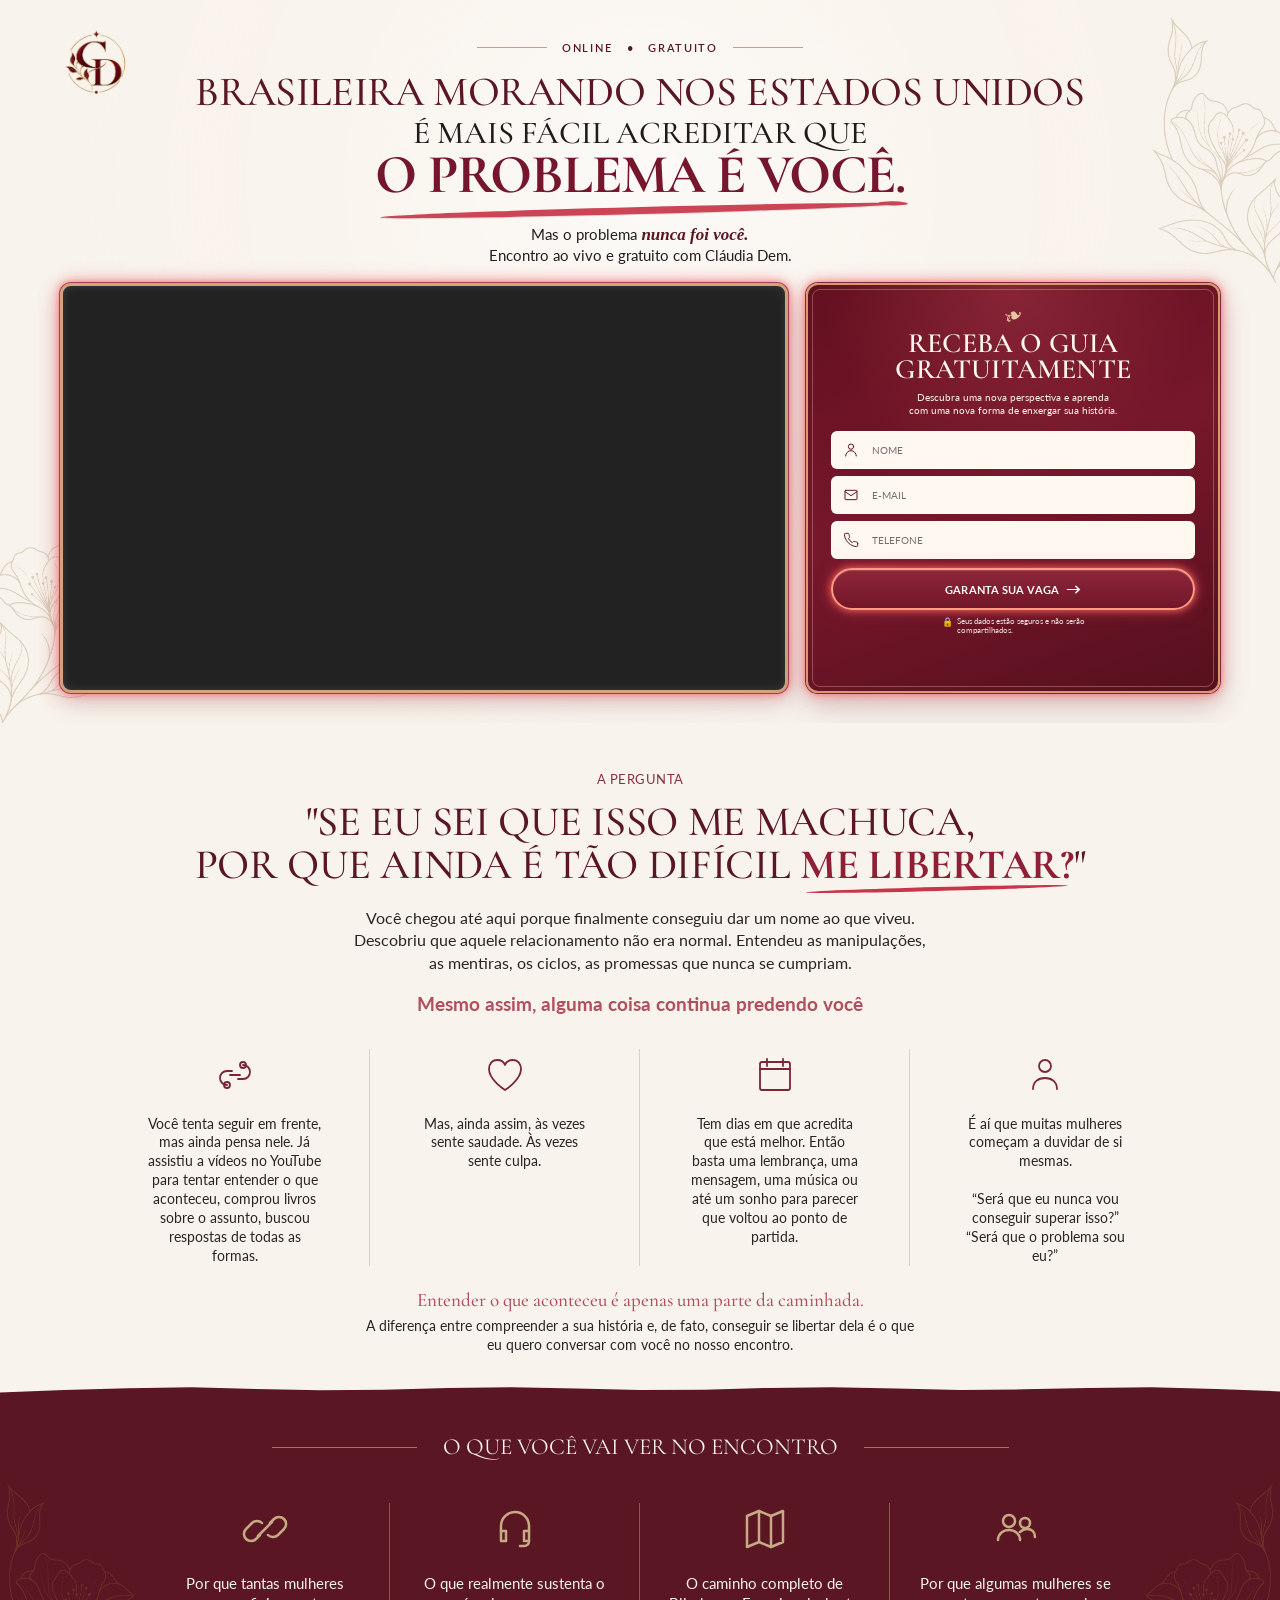
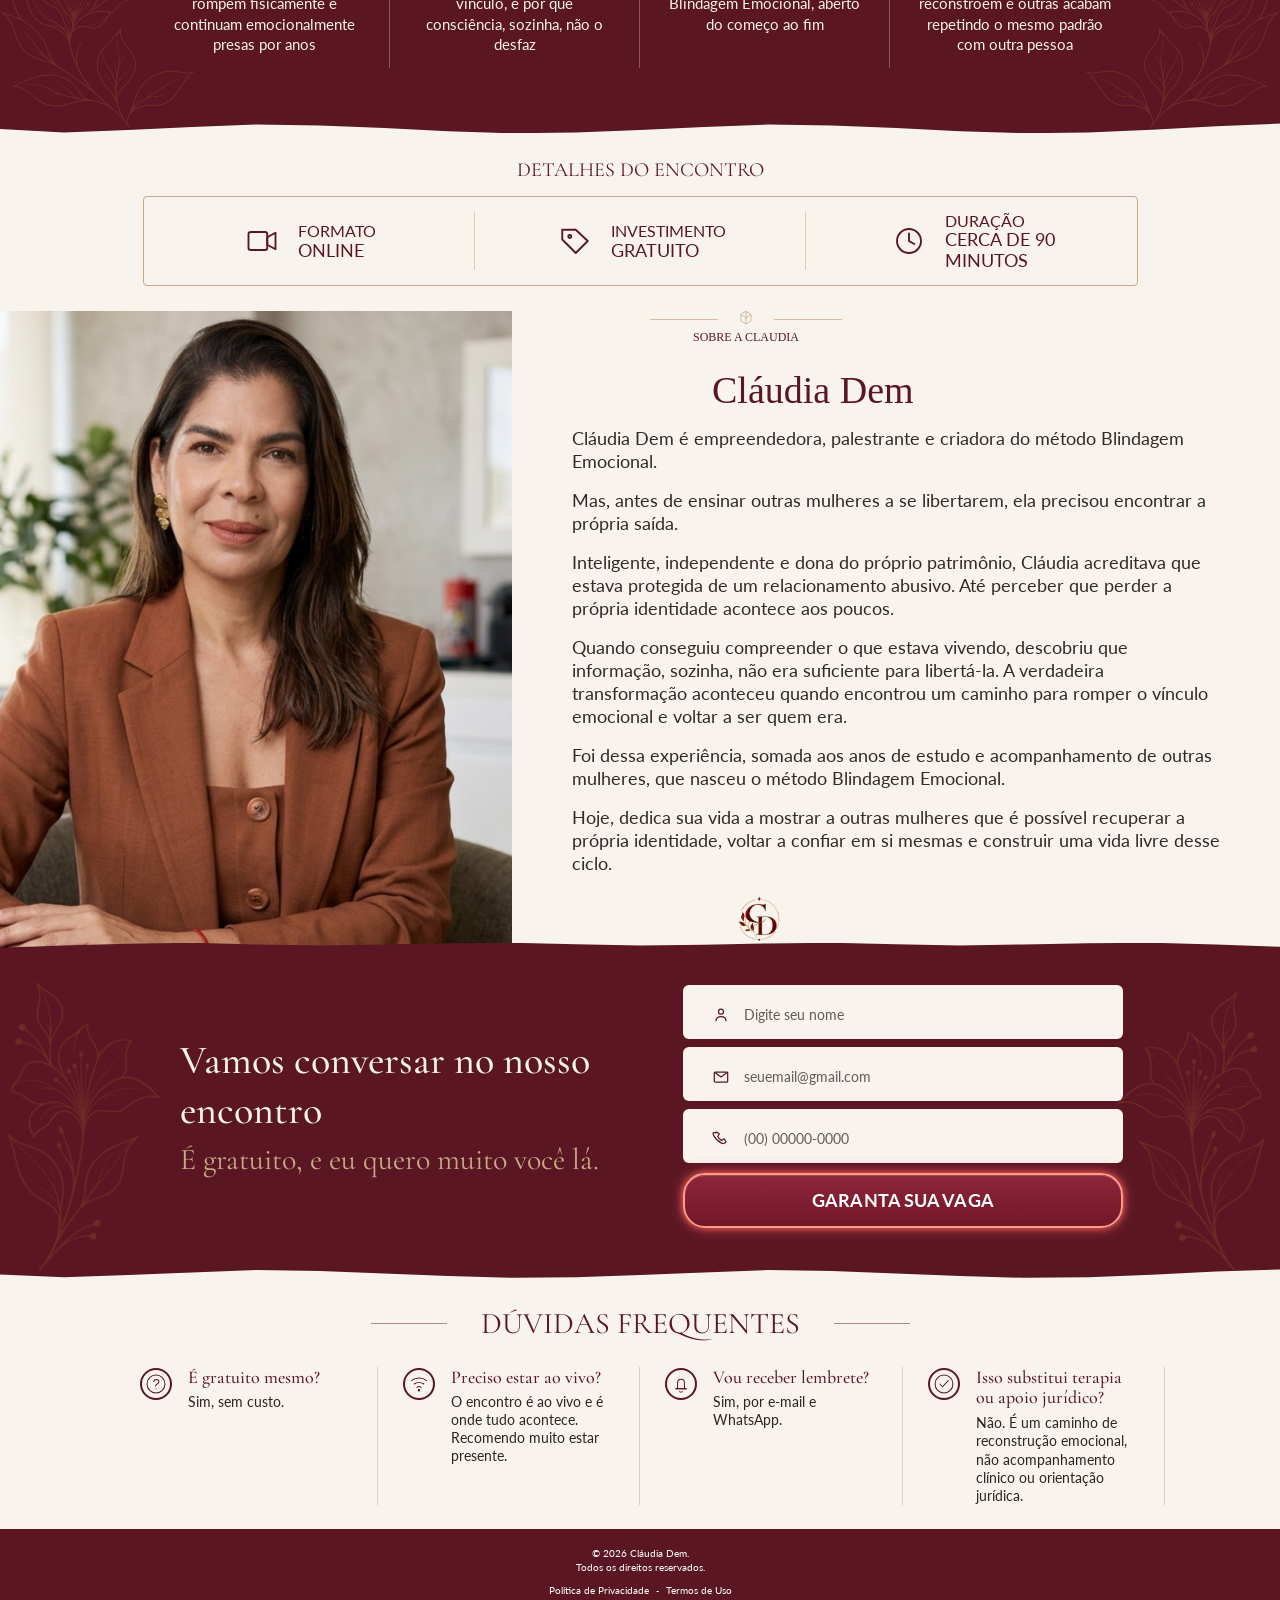
==== commit 2afff6cd: "atualizado02" ====
--- a/index.html
+++ b/index.html
@@ -16,96 +16,181 @@
 <body>
 
 <main>
-        <!--HERO-->
-        <section class="hero">
-
-            <img src="img/logo-Claudia.png" class="logo-hero" alt="claudia">
-
-            <img src="img/FLOR-HERO.png" class="flor flor-esquerda" alt="">
-            <img src="img/FLOR-HERO.png" class="flor flor-direita" alt="">
-            <div class="container">
-
-            <div class="hero-info">
-
-                <span>
-                    <svg viewBox="0 0 24 24" aria-hidden="true">
-                        <path d="M5 10c5-4 9-4 14 0"></path>
-                        <path d="M8 13c3-2 5-2 8 0"></path>
-                        <path d="M11 16c1-1 1-1 2 0"></path>
-                    </svg>
-                    ONLINE
+<!-- HERO -->
+<section class="hero">
+
+    <!-- LOGO -->
+    <img 
+        src="img/logo-Claudia.png" 
+        class="logo-hero" 
+        alt="Cláudia Dem"
+    >
+
+    <!-- FLORES DECORATIVAS -->
+    <img 
+        src="img/FLOR-HERO.png" 
+        class="flor flor-esquerda" 
+        alt=""
+        aria-hidden="true"
+    >
+
+    <img 
+        src="img/FLOR-HERO.png" 
+        class="flor flor-direita" 
+        alt=""
+        aria-hidden="true"
+    >
+
+    <!-- ONDA VINHO DO FUNDO -->
+    <div class="hero-onda" aria-hidden="true"></div>
+
+
+    <div class="container">
+
+        <!-- ONLINE / GRATUITO -->
+        <div class="hero-info">
+
+            <span>ONLINE</span>
+
+            <span class="hero-separador">•</span>
+
+            <span>GRATUITO</span>
+
+        </div>
+
+
+        <!-- TÍTULO PRINCIPAL -->
+        <div class="hero-titulo">
+
+            <h1>
+                <span class="titulo-linha">
+                    BRASILEIRA MORANDO
                 </span>
 
-                <span class="hero-separador">•</span>
-
-                <span>
-                    <svg viewBox="0 0 24 24" aria-hidden="true">
-                        <path d="M4 7h11l5 5-5 5H4z"></path>
-                        <circle cx="8" cy="12" r="1"></circle>
-                    </svg>
-                    GRATUITO
+                <span class="titulo-linha">
+                    NOS ESTADOS UNIDOS
                 </span>
 
-            </div>
-
-                <h1>
-                    BRASILEIRA MORANDO NOS ESTADOS UNIDOS
-                    É MAIS FÁCIL ACREDITAR QUE O PROBLEMA É VOCÊ.
-                </h1>
-
-                <p class="hero-subtitle">
-                    Mas o problema nunca foi você.
-                    Encontro ao vivo e gratuito com Cláudia Dem. 
+                <span class="titulo-secundario">
+                    É MAIS FÁCIL ACREDITAR QUE
+                </span>
+
+                <span class="titulo-destaque">
+                    O PROBLEMA É VOCÊ.
+                </span>
+            </h1>
+
+            <!-- linha decorativa -->
+            <span class="titulo-underline"></span>
+
+        </div>
+
+
+        <!-- SUBTÍTULO -->
+        <p class="hero-subtitle">
+            Mas o problema <strong>nunca foi você.</strong>
+            <br>
+            Encontro ao vivo e gratuito com Cláudia Dem.
+        </p>
+
+
+        <!-- VÍDEO + FORMULÁRIO -->
+        <div class="hero-conteudo">
+
+
+            <!-- VÍDEO -->
+            <div class="hero-video">
+
+                <iframe 
+                    src="https://www.youtube.com/embed/keT-_7m6BXc"
+                    title="Vídeo Cláudia Dem"
+                    frameborder="0"
+                    allow="accelerometer; autoplay; clipboard-write; encrypted-media; gyroscope; picture-in-picture; web-share"
+                    allowfullscreen>
+                </iframe>
+
+            </div>
+
+
+            <!-- CARD FORMULÁRIO -->
+            <form class="hero-form">
+
+                <span class="form-florinha">❧</span>
+
+                <h2>
+                    RECEBA O GUIA
+                    <br>
+                    GRATUITAMENTE
+                </h2>
+
+                <p class="form-subtitle">
+                    Descubra uma nova perspectiva e aprenda
+                    <br>
+                    com uma nova forma de enxergar sua história.
                 </p>
 
-                <div class="hero-video">
-
-                </div>
-
-        
-                <form class="hero-form" >
-                    <h2> RECEBA O GUIA GRATUITAMENTE</h2>
-
-                <!--O REQUIRED SERVE PARA IMPEDIR O ENVIO QUANDO ESTIVER VAZIO ALGUMA INFORMAÇAO-->
-                    
-                
-                     <div class="hero-input">
-                        <span class="hero-input-icon">
-                            <svg viewBox="0 0 24 24" aria-hidden="true">
-                                <circle cx="12" cy="7" r="4"></circle>
-                                <path d="M4 21a8 8 0 0 1 16 0"></path>
-                            </svg>
-                        </span>
-
-                        <input
-                            type="text"
-                            id="nome"
-                            name="nome"
-                            placeholder="NOME"
-                            required>
-                    </div>
-
-                    <div class="hero-input">
-                        <span class="hero-input-icon">
-                            <svg viewBox="0 0 24 24" aria-hidden="true">
-                                <rect x="3" y="5" width="18" height="14" rx="1"></rect>
-                                <path d="m3 7 9 6 9-6"></path>
-                            </svg>
-                        </span>
-
-                        <input
-                            type="email"
-                            id="email"
-                            name="email"
-                            placeholder="E-MAIL"
-                            required>
-                    </div>
-
-
-                    <div class="hero-input">
-                        <span class="hero-input-icon">
-                            <svg viewBox="0 0 24 24" aria-hidden="true">
-                                <path d="M22 16.92v3a2 2 0 0 1-2.18 2
+
+                <!-- NOME -->
+                <div class="hero-input">
+
+                    <span class="hero-input-icon">
+
+                        <svg viewBox="0 0 24 24" aria-hidden="true">
+                            <circle cx="12" cy="7" r="4"></circle>
+                            <path d="M4 21a8 8 0 0 1 16 0"></path>
+                        </svg>
+
+                    </span>
+
+                    <input
+                        type="text"
+                        id="nome"
+                        name="nome"
+                        placeholder="NOME"
+                        required
+                    >
+
+                </div>
+
+
+                <!-- E-MAIL -->
+                <div class="hero-input">
+
+                    <span class="hero-input-icon">
+
+                        <svg viewBox="0 0 24 24" aria-hidden="true">
+                            <rect 
+                                x="3" 
+                                y="5" 
+                                width="18" 
+                                height="14" 
+                                rx="1">
+                            </rect>
+
+                            <path d="m3 7 9 6 9-6"></path>
+                        </svg>
+
+                    </span>
+
+                    <input
+                        type="email"
+                        id="email"
+                        name="email"
+                        placeholder="E-MAIL"
+                        required
+                    >
+
+                </div>
+
+
+                <!-- TELEFONE -->
+                <div class="hero-input">
+
+                    <span class="hero-input-icon">
+
+                        <svg viewBox="0 0 24 24" aria-hidden="true">
+                            <path d="
+                                M22 16.92v3a2 2 0 0 1-2.18 2
                                 19.79 19.79 0 0 1-8.63-3.07
                                 19.5 19.5 0 0 1-6-6
                                 A19.79 19.79 0 0 1 2.12 4.18
@@ -117,33 +202,49 @@
                                 a2 2 0 0 1 2.11-.45
                                 12.84 12.84 0 0 0 2.81.7
                                 A2 2 0 0 1 22 16.92z">
-                                </path>
-                            </svg>
-                        </span>
-
-                        <input
-                            type="tel"
-                            id="telefone"
-                            name="telefone"
-                            placeholder="TELEFONE"
-                            required>
-                    </div>
-
-                    <button type="submit">
-                        GARANTA SUA VAGA
-                    </button>
-
-                    <div class="form-decoracao">
-                        <span></span>
-                        <i>◇</i>
-                        <span></span>
-                    </div>
-
-                </form>
-
-            </div>
-        </section>
-
+                            </path>
+                        </svg>
+
+                    </span>
+
+                    <input
+                        type="tel"
+                        id="telefone"
+                        name="telefone"
+                        placeholder="TELEFONE"
+                        required
+                    >
+
+                </div>
+
+
+                <!-- BOTÃO -->
+                <button type="submit">
+                    GARANTA SUA VAGA
+                    <span>→</span>
+                </button>
+
+
+                <!-- SEGURANÇA -->
+                <div class="form-seguranca">
+
+                    <span class="cadeado">🔒</span>
+
+                    <p>
+                        Seus dados estão seguros e não serão
+                        <br>
+                        compartilhados.
+                    </p>
+
+                </div>
+
+            </form>
+
+        </div>
+
+    </div>
+
+</section>
         <!--RECONHECIMENTO-->
         <section class="reconhecimento">
 
@@ -153,11 +254,11 @@
                     A PERGUNTA
                 </span>
                 
-                <h2>
-                    "SE EU SEI QUE ISSO ME MACHUCA,
-                    <br>
-                    POR QUE AINDA É TÃO DIFíCiL ME LIBERTAR"
-                </h2>
+            <h2>
+                "SE EU SEI QUE ISSO ME MACHUCA,<br>
+                POR QUE AINDA É TÃO DIFÍCIL
+                <span class="titulo-libertar">ME LIBERTAR?</span>"
+            </h2>
 
                 <p> Você chegou até aqui porque finalmente conseguiu dar um nome ao que viveu.
                         <br>
@@ -462,189 +563,188 @@
         </section>
 
 
-        <!-- SOBRE A CLÁUDIA -->
-        <section class="sobre-claudia">
-
-                <div class="container">
-
-                    <div class="sobre-claudia-content">
-
-
-
-                        <!-- FOTO -->
-                        <div class="sobre-claudia-imagem">
-
-                            <img
-                                src="img/foto-SOBRECLADIA.jpg"
-                                alt="Cláudia Dem"
-                            >
-
-                        </div>
-
-
-                        <!-- TEXTO -->
-                        <div class="sobre-claudia-texto">
-
-
-                            <!-- DECORAÇÃO -->
-                            <div class="sobre-decoration">
-
-                                <span></span>
-
-                                <svg viewBox="0 0 32 32" aria-hidden="true">
-
-                                    <path d="M16 4 L24 9 V19 L16 24 L8 19 V9 Z"></path>
-
-                                    <path d="M16 4 V14"></path>
-
-                                    <path d="M8 9 L16 14 L24 9"></path>
-
-                                    <path d="M16 14 V24"></path>
-
-                                </svg>
-
-                                <span></span>
-
-                            </div>
-
-
-                            <p class="sobre-label">
-                                SOBRE A CLAUDIA
-                            </p>
-
-
-                            <h2>
-                                Cláudia Dem
-                            </h2>
-
-
-                            <p>
-                                Cláudia Dem é empreendedora, palestrante e criadora
-                                do método Blindagem Emocional.
-                            </p>
-
-                            <p>
-                                Mas, antes de ensinar outras mulheres a se libertarem,
-                                ela precisou encontrar a própria saída.
-                            </p>
-
-                            <p>
-                                Inteligente, independente e dona do próprio patrimônio,
-                                Cláudia acreditava que estava protegida de um relacionamento
-                                abusivo. Até perceber que perder a própria identidade
-                                acontece aos poucos.
-                            </p>
-
-                            <p>
-                                Quando conseguiu compreender o que estava vivendo,
-                                descobriu que informação, sozinha, não era suficiente
-                                para libertá-la. A verdadeira transformação aconteceu
-                                quando encontrou um caminho para romper o vínculo emocional
-                                e voltar a ser quem era.
-                            </p>
-
-                            <p>
-                                Foi dessa experiência, somada aos anos de estudo e
-                                acompanhamento de outras mulheres, que nasceu o método
-                                Blindagem Emocional.
-                            </p>
-
-                            <p>
-                                Hoje, dedica sua vida a mostrar a outras mulheres que
-                                é possível recuperar a própria identidade, voltar a
-                                confiar em si mesmas e construir uma vida livre desse ciclo.
-                            </p>
-
-
-                            <!-- LOGO -->
-                            <div class="sobre-logo">
-
-                                <img
-                                    src="img/logo-Claudia.png"
-                                    alt="Cláudia Dem"
-                                >
-
-                            </div>
-
-
-                        </div>
-
-                    </div>
-
-                </div>
-
-        </section>
-
-
-        <!-- SEGUNDA CHAMADA -->
-        <section class="segunda-chamada">
-        <div class="container">
-            <div class="cta-content">
-
-            <div class="cta-texto">
-                <h2>Vamos conversar no nosso<br>encontro</h2>
-                <p>É gratuito, e eu quero muito você lá.</p>
-            </div>
-
-            <form class="cta-form">
-
-                <div class="input-group">
-                <span class="input-icon">
-                    <svg viewBox="0 0 24 24" aria-hidden="true">
-                    <circle cx="12" cy="8" r="3"></circle>
-                    <path d="M6 19c0-3.2 2.7-5 6-5s6 1.8 6 5"></path>
-                    </svg>
-                </span>
-
-                <input
-                    type="text"
-                    id="nome-cta"
-                    name="nome"
-                    placeholder="Digite seu nome"
-                    required
-                >
-                </div>
-
-                        <div class="input-group">
-                        <span class="input-icon">
-                            <svg viewBox="0 0 24 24" aria-hidden="true">
-                            <rect x="4" y="6" width="16" height="12" rx="1"></rect>
-                            <path d="M5 7l7 5 7-5"></path>
-                            </svg>
-                        </span>
-
-                        <input
-                            type="email"
-                            id="email-cta"
-                            name="email"
-                            placeholder="seuemail@gmail.com"
-                            required
-                        >
-                        </div>
-
-                        <div class="input-group">
-                        <span class="input-icon">
-                            <svg viewBox="0 0 24 24" aria-hidden="true">
-                            <path d="M7 4l3 2-2 3c1.3 2.4 2.3 3.4 4.7 4.7l3-2 2 3c.4.6.2 1.4-.4 1.7l-1.5.7c-1 .5-2.2.4-3.2-.1-4.2-2.2-7.4-5.4-9.6-9.6-.5-1-.6-2.2-.1-3.2L5.3 4.7C5.6 4.1 6.4 3.8 7 4z"></path>
-                            </svg>
-                        </span>
-
-                        <input
-                            type="tel"
-                            id="telefone-cta"
-                            name="telefone"
-                            placeholder="(00) 00000-0000"
-                            required
-                        >
-                        </div>
-
-                        <button type="submit">GARANTA SUA VAGA</button>
-
-                </form>
-
-                    </div>
-                  </div>
-        </section>
+     <!-- SOBRE A CLÁUDIA --> 
+        <section class="sobre-claudia"> 
+ 
+                <div class="container"> 
+ 
+                    <div class="sobre-claudia-content"> 
+ 
+ 
+ 
+                        <!-- FOTO --> 
+                        <div class="sobre-claudia-imagem"> 
+ 
+                            <img 
+                                src="img/foto-SOBRECLADIA.jpg" 
+                                alt="Cláudia Dem" 
+                            > 
+ 
+                        </div> 
+ 
+ 
+                        <!-- TEXTO --> 
+                        <div class="sobre-claudia-texto"> 
+ 
+ 
+                            <!-- DECORAÇÃO --> 
+                            <div class="sobre-decoration"> 
+ 
+                                <span></span> 
+ 
+                                <svg viewBox="0 0 32 32" aria-hidden="true"> 
+ 
+                                    <path d="M16 4 L24 9 V19 L16 24 L8 19 V9 Z"></path> 
+ 
+                                    <path d="M16 4 V14"></path> 
+ 
+                                    <path d="M8 9 L16 14 L24 9"></path> 
+ 
+                                    <path d="M16 14 V24"></path> 
+ 
+                                </svg> 
+ 
+                                <span></span> 
+ 
+                            </div> 
+ 
+ 
+                            <p class="sobre-label"> 
+                                SOBRE A CLAUDIA 
+                            </p> 
+ 
+ 
+                            <h2> 
+                                Cláudia Dem 
+                            </h2> 
+ 
+ 
+                            <p> 
+                                Cláudia Dem é empreendedora, palestrante e criadora 
+                                do método Blindagem Emocional. 
+                            </p> 
+ 
+                            <p> 
+                                Mas, antes de ensinar outras mulheres a se libertarem, 
+                                ela precisou encontrar a própria saída. 
+                            </p> 
+ 
+                            <p> 
+                                Inteligente, independente e dona do próprio patrimônio, 
+                                Cláudia acreditava que estava protegida de um relacionamento 
+                                abusivo. Até perceber que perder a própria identidade 
+                                acontece aos poucos. 
+                            </p> 
+ 
+                            <p> 
+                                Quando conseguiu compreender o que estava vivendo, 
+                                descobriu que informação, sozinha, não era suficiente 
+                                para libertá-la. A verdadeira transformação aconteceu 
+                                quando encontrou um caminho para romper o vínculo emocional 
+                                e voltar a ser quem era. 
+                            </p> 
+ 
+                            <p> 
+                                Foi dessa experiência, somada aos anos de estudo e 
+                                acompanhamento de outras mulheres, que nasceu o método 
+                                Blindagem Emocional. 
+                            </p> 
+ 
+                            <p> 
+                                Hoje, dedica sua vida a mostrar a outras mulheres que 
+                                é possível recuperar a própria identidade, voltar a 
+                                confiar em si mesmas e construir uma vida livre desse ciclo. 
+                            </p> 
+ 
+ 
+                            <!-- LOGO --> 
+                            <div class="sobre-logo"> 
+ 
+                                <img 
+                                    src="img/logo-Claudia.png" 
+                                    alt="Cláudia Dem" 
+                                > 
+ 
+                            </div> 
+ 
+ 
+                        </div> 
+ 
+                    </div> 
+ 
+                </div> 
+ 
+        </section> 
+ 
+ 
+        <section class="segunda-chamada"> 
+        <div class="container"> 
+            <div class="cta-content"> 
+ 
+            <div class="cta-texto"> 
+                <h2>Vamos conversar no nosso<br>encontro</h2> 
+                <p>É gratuito, e eu quero muito você lá.</p> 
+            </div> 
+ 
+            <form class="cta-form"> 
+ 
+                <div class="input-group"> 
+                <span class="input-icon"> 
+                    <svg viewBox="0 0 24 24" aria-hidden="true"> 
+                    <circle cx="12" cy="8" r="3"></circle> 
+                    <path d="M6 19c0-3.2 2.7-5 6-5s6 1.8 6 5"></path> 
+                    </svg> 
+                </span> 
+ 
+                <input 
+                    type="text" 
+                    id="nome-cta" 
+                    name="nome" 
+                    placeholder="Digite seu nome" 
+                    required 
+                > 
+                </div> 
+ 
+                        <div class="input-group"> 
+                        <span class="input-icon"> 
+                            <svg viewBox="0 0 24 24" aria-hidden="true"> 
+                            <rect x="4" y="6" width="16" height="12" rx="1"></rect> 
+                            <path d="M5 7l7 5 7-5"></path> 
+                            </svg> 
+                        </span> 
+ 
+                        <input 
+                            type="email" 
+                            id="email-cta" 
+                            name="email" 
+                            placeholder="seuemail@gmail.com" 
+                            required 
+                        > 
+                        </div> 
+ 
+                        <div class="input-group"> 
+                        <span class="input-icon"> 
+                            <svg viewBox="0 0 24 24" aria-hidden="true"> 
+                            <path d="M7 4l3 2-2 3c1.3 2.4 2.3 3.4 4.7 4.7l3-2 2 3c.4.6.2 1.4-.4 1.7l-1.5.7c-1 .5-2.2.4-3.2-.1-4.2-2.2-7.4-5.4-9.6-9.6-.5-1-.6-2.2-.1-3.2L5.3 4.7C5.6 4.1 6.4 3.8 7 4z"></path> 
+                            </svg> 
+                        </span> 
+ 
+                        <input 
+                            type="tel" 
+                            id="telefone-cta" 
+                            name="telefone" 
+                            placeholder="(00) 00000-0000" 
+                            required 
+                        > 
+                        </div> 
+ 
+                        <button type="submit">GARANTA SUA VAGA</button> 
+ 
+                </form> 
+ 
+                    </div> 
+                  </div> 
+        </section> 
 
 
        <!-- FAQ -->
--- a/css/style.css
+++ b/css/style.css
@@ -84,363 +84,1094 @@
     text-align: center;
 }
 
-/*DESKTOP*/
-/* HERO */
+/* =========================================================
+   HERO - DESKTOP
+========================================================= */
 
 .hero {
-    min-height: 100vh;
-    padding: 28px 0 20px;
-    background-color: var(--off-white);
-     box-sizing: border-box;
-     position: relative;
+    position: relative;
+
+    min-height: 0;
+
+    padding: 22px 0 30px;
+
     overflow: hidden;
 
-
-}
+    background:
+        radial-gradient(
+            circle at 50% 25%,
+            rgba(255, 255, 255, 0.55) 0%,
+            rgba(255, 248, 239, 0.15) 42%,
+            transparent 70%
+        ),
+        var(--off-white);
+}
+
+
+/* =========================================================
+   ONDA VINHO
+   DESATIVADA
+========================================================= */
+
+.hero-onda {
+    display: none;
+}
+
+
+/* =========================================================
+   LOGO
+========================================================= */
 
 .logo-hero {
     position: absolute;
-    top: 28px;
-    left: 70px;
-    width: 80px;
+
+    top: 30px;
+    left: 60px;
+
+    width: 72px;
     height: auto;
-    z-index: 2;
-}
+
+    z-index: 10;
+}
+
+
+/* =========================================================
+   FLORES
+========================================================= */
 
 .flor {
     position: absolute;
-    z-index: 0;
+
+    z-index: 1;
+
     pointer-events: none;
-    opacity: 0.20;
-}
+
+    opacity: 0.34;
+
+    filter:
+        sepia(0.15)
+        saturate(0.55);
+
+    mix-blend-mode: multiply;
+}
+
 
 .flor-esquerda {
-    width: 250px;
-    left: -25px;
-    bottom: 20px;
-}
+    width: 230px;
+
+    left: -82px;
+    bottom: -5px;
+
+    transform:
+        rotate(-5deg)
+        scale(1.02);
+}
+
 
 .flor-direita {
-    width: 250px;
-    right: -25px;
-    top: 35px;
-    transform: scaleX(-1);
-}
-
+    width: 230px;
+
+    right: -78px;
+    top: 20px;
+
+    transform:
+        scaleX(-1)
+        rotate(-5deg)
+        scale(1.02);
+}
+
+
+/* =========================================================
+   CONTAINER
+========================================================= */
 
 .hero .container {
+    position: relative;
+
+    z-index: 3;
+
+    width: 92%;
+    max-width: 1210px;
+
+    margin: 0 auto;
+
     display: flex;
+
     flex-direction: column;
+
     align-items: center;
 }
 
 
-/* ONLINE / GRATUITO */
+/* =========================================================
+   ONLINE / GRATUITO
+========================================================= */
 
 .hero-info {
     display: flex;
+
     align-items: center;
     justify-content: center;
-    gap: 60px;
-    margin-bottom: 40px;
-}
+
+    gap: 15px;
+
+    padding-top: 20px;
+
+    margin-bottom: 20px;
+
+    position: relative;
+}
+
+
+.hero-info::before,
+.hero-info::after {
+    content: "";
+
+    width: 70px;
+    height: 1px;
+
+    background: #9e735d;
+
+    opacity: 0.65;
+}
+
 
 .hero-info span {
+    color: var(--vinho);
+
+    font-family: "Lato", sans-serif;
+
+    font-size: 11px;
+
+    font-weight: 600;
+
+    letter-spacing: 1.7px;
+
+    line-height: 1;
+}
+
+
+.hero-separador {
+    font-size: 11px !important;
+
+    letter-spacing: 0 !important;
+
+    color: var(--vinho) !important;
+}
+
+
+/* =========================================================
+   TÍTULO
+========================================================= */
+
+.hero-titulo {
+    width: 100%;
+
+    text-align: center;
+}
+
+
+.hero h1 {
+    width: 100%;
+
+    max-width: 1180px;
+
+    margin: 0 auto;
+
+    text-align: center;
+
+    color: var(--vinho);
+
+    font-family: "Cormorant Garamond", serif;
+
+    font-weight: 500;
+
+    line-height: 0.90;
+
+    letter-spacing: 0;
+}
+
+
+/* =========================================================
+   PRIMEIRA PARTE
+   BRASILEIRA MORANDO NOS ESTADOS UNIDOS
+========================================================= */
+
+.titulo-linha {
+    display: inline;
+
+    font-size: clamp(38px, 3.25vw, 49px);
+
+    line-height: 0.94;
+
+    font-weight: 500;
+
+    letter-spacing: -0.4px;
+}
+
+
+/*
+   Espaço visual entre:
+   "BRASILEIRA MORANDO NOS ESTADOS UNIDOS"
+   e a próxima linha
+*/
+
+.titulo-linha + .titulo-secundario {
+    margin-top: 6px;
+}
+
+
+/* =========================================================
+   SEGUNDA LINHA
+   É MAIS FÁCIL ACREDITAR QUE
+========================================================= */
+
+.titulo-secundario {
+    display: block;
+
+    margin-top: 5px;
+
+    font-size: clamp(30px, 2.5vw, 38px);
+
+    line-height: 0.93;
+
+    font-weight: 500;
+
+    color: #21191a;
+}
+
+
+/* =========================================================
+   TERCEIRA LINHA
+   O PROBLEMA É VOCÊ.
+========================================================= */
+
+.titulo-destaque {
+    display: block;
+
     position: relative;
 
+    margin-top: 3px;
+
+    font-size: clamp(49px, 4.3vw, 64px);
+
+    line-height: 0.87;
+
+    font-weight: 700;
+
+    letter-spacing: -1.2px;
+
+    color: #76162d;
+
+    text-transform: uppercase;
+}
+
+
+/* =========================================================
+   SUBLINHADO
+========================================================= */
+
+.titulo-underline {
+    display: block;
+
+    position: relative;
+
+    width: min(520px, 52%);
+
+    height: 7px;
+
+    margin: 8px auto 0;
+
+    background: #c9364a;
+
+    border-radius: 50%;
+
+    transform:
+        rotate(-1.5deg)
+        skewX(-18deg);
+
+    opacity: 0.92;
+
+    box-shadow:
+        0 1px 0 rgba(117, 21, 43, 0.15);
+}
+
+
+.titulo-underline::after {
+    content: "";
+
+    position: absolute;
+
+    right: -8px;
+    top: 1px;
+
+    width: 30px;
+    height: 4px;
+
+    background: #c9364a;
+
+    border-radius: 50%;
+
+    transform: rotate(3deg);
+}
+
+
+/* =========================================================
+   SUBTÍTULO
+========================================================= */
+
+.hero-subtitle {
+    width: 100%;
+
+    max-width: 800px;
+
+    margin: 10px auto 18px;
+
+    text-align: center;
+
     font-family: "Lato", sans-serif;
-    font-size: 13px;
-    font-weight: 400;
+
+    font-size: 15px;
+
+    line-height: 1.3;
+
+    color: #241d1e;
+}
+
+
+.hero-subtitle strong {
+    font-family: "Cormorant Garamond", serif;
+
+    font-size: 17px;
+
+    font-style: italic;
+
+    font-weight: 600;
 
     color: var(--vinho);
 }
 
 
-/* SERVE PRA INTERFERIR OS SGV DO ONLINE, GRATUITO NO DESKTOP */
-
-@media (min-width: 769px) {
-
-    /* Esconde os ícones no desktop */
-    .hero-info svg {
-        display: none;
-    }
-
-    /* Esconde o ponto no desktop */
-    .hero-info span:first-child::after {
-        display: none;
-    }
-
-}
-
-
-/*  TÍTULO */
-.hero h1 {
-    max-width: 900px;
-
-    margin-bottom: 15px;
-
-    text-align: center;
-
-    font-size: 38px;
-    line-height: 1.02;
-    font-weight: 500;
-}
-
-
-.hero-subtitle {
-    max-width: 650px;
-
-    margin-bottom: 10px;
-
-    text-align: center;
-
-    font-size: 18px;
-    line-height: 1.35;
-}
-
+/* =========================================================
+   VÍDEO + FORMULÁRIO
+========================================================= */
+
+.hero-conteudo {
+    position: relative;
+
+    width: 100%;
+
+    max-width: 1160px;
+
+    margin: 0 auto;
+
+    display: grid;
+
+    grid-template-columns:
+        minmax(0, 1.55fr)
+        minmax(310px, 0.88fr);
+
+    gap: 18px;
+
+    align-items: stretch;
+}
+
+
+/* =========================================================
+   VÍDEO
+========================================================= */
 
 .hero-video {
     position: relative;
 
-    width: 74%;
-    max-width: 1500px;
-
-    /* diminuí um pouco para o formulário
-       ficar enquadrado na viewport */
-    height: 360px;
-
-    margin-bottom: 14px;
-
-    background-color: #D8D8D8;
+    width: 100%;
+
+    aspect-ratio: 16 / 9;
+
+    margin: 0;
+
+    overflow: hidden;
+
+    background: #222;
+
+    border: 3px solid #d3a37e;
+
+    border-radius: 11px;
+
+    box-shadow:
+        0 0 0 1px rgba(117, 21, 43, 0.65),
+        0 0 7px rgba(255, 91, 103, 0.90),
+        0 0 17px rgba(255, 91, 103, 0.52),
+        0 9px 27px rgba(90, 23, 35, 0.20);
+
+    isolation: isolate;
+}
+
+
+.hero-video::before {
+    content: "";
+
+    position: absolute;
+
+    inset: 0;
+
+    z-index: 2;
+
+    pointer-events: none;
+
+    border-radius: 8px;
+
+    box-shadow:
+        inset 0 0 10px rgba(255, 255, 255, 0.12);
+}
+
+
+.hero-video iframe {
+    width: 100%;
+    height: 100%;
+
+    display: block;
+
+    border: 0;
+}
+
+
+/* =========================================================
+   CARD DO FORMULÁRIO
+========================================================= */
+
+.hero-form {
+    position: relative;
+
+    width: 100%;
+    height: 100%;
+
+    min-height: 100%;
+
+    padding: 21px 23px 18px;
+
+    display: flex;
+
+    flex-direction: column;
+
+    align-items: center;
+
+    justify-content: flex-start;
+
+    box-sizing: border-box;
+
+    background:
+        radial-gradient(
+            circle at 50% 0%,
+            rgba(160, 52, 70, 0.55),
+            transparent 42%
+        ),
+        linear-gradient(
+            160deg,
+            #62101f 0%,
+            #77172b 48%,
+            #57101e 100%
+        );
+
+    border: 2px solid #d39b72;
+
+    border-radius: 12px;
+
+    box-shadow:
+        0 0 0 1px rgba(112, 20, 40, 0.85),
+        0 0 7px rgba(255, 91, 103, 0.95),
+        0 0 17px rgba(255, 91, 103, 0.52),
+        0 12px 30px rgba(90, 23, 35, 0.24);
+
+    overflow: hidden;
+
+    color: white;
+}
+
+
+.hero-form::before {
+    content: "";
+
+    position: absolute;
+
+    inset: 4px;
+
+    border: 1px solid rgba(255, 219, 193, 0.30);
+
+    border-radius: 8px;
+
+    pointer-events: none;
+}
+
+
+/* =========================================================
+   DETALHE DO CARD
+========================================================= */
+
+.form-florinha {
+    position: relative;
+
+    display: block;
+
+    margin: 0 0 2px;
+
+    font-family: "Cormorant Garamond", serif;
+
+    font-size: 23px;
+
+    line-height: 1;
+
+    color: #e9c5a4;
+
+    transform: rotate(-25deg);
+
+    z-index: 2;
+}
+
+
+/* =========================================================
+   TÍTULO DO FORMULÁRIO
+========================================================= */
+
+.hero-form h2 {
+    position: relative;
+
+    width: 100%;
+
+    margin: 0;
+
+    text-align: center;
+
+    font-family: "Cormorant Garamond", serif;
+
+    font-size: 28px;
+
+    line-height: 0.92;
+
+    font-weight: 600;
+
+    letter-spacing: 0.2px;
+
+    color: #fff8f0;
+
+    z-index: 2;
+}
+
+
+/* =========================================================
+   TEXTO DO FORMULÁRIO
+========================================================= */
+
+.form-subtitle {
+    position: relative;
+
+    max-width: 255px;
+
+    margin: 8px auto 14px;
+
+    text-align: center;
+
+    font-family: "Lato", sans-serif;
+
+    font-size: 10px;
+
+    line-height: 1.3;
+
+    color: #fff3ea;
+
+    z-index: 2;
+}
+
+
+/* =========================================================
+   CAMPOS
+========================================================= */
+
+.hero-input {
+    position: relative;
+
+    width: 100%;
+
+    height: 38px;
+
+    margin-bottom: 7px;
+
+    z-index: 2;
+}
+
+
+.hero-form input {
+    width: 100%;
+
+    height: 38px;
+
+    padding: 0 11px 0 40px;
+
+    border: 1px solid rgba(255, 255, 255, 0.40);
 
     border-radius: 6px;
 
+    background: #fff8f1;
+
+    color: #3e3032;
+
+    font-family: "Lato", sans-serif;
+
+    font-size: 10px;
+
+    outline: none;
+
+    box-sizing: border-box;
+
+    transition:
+        border-color 0.2s ease,
+        box-shadow 0.2s ease,
+        transform 0.2s ease;
+}
+
+
+.hero-form input::placeholder {
+    color: #766b6b;
+
+    opacity: 1;
+}
+
+
+.hero-form input:focus {
+    border-color: #efb58e;
+
+    box-shadow:
+        0 0 0 2px rgba(255, 179, 139, 0.20),
+        0 0 10px rgba(255, 117, 102, 0.25);
+
+    transform: translateY(-1px);
+}
+
+
+/* =========================================================
+   ÍCONES DOS CAMPOS
+========================================================= */
+
+.hero-input-icon {
+    position: absolute;
+
+    left: 12px;
+    top: 50%;
+
+    width: 16px;
+    height: 16px;
+
     display: flex;
+
     align-items: center;
     justify-content: center;
-}
-
-
-
-
-
-/*  FORMULÁRIO */
-.hero-form {
-    width: 900px;
-    max-width: 100%;
+
+    transform: translateY(-50%);
+
+    pointer-events: none;
+
+    z-index: 4;
+}
+
+
+.hero-input-icon svg {
+    width: 16px;
+    height: 16px;
+
+    fill: none;
+
+    stroke: var(--vinho);
+
+    stroke-width: 1.5;
+
+    stroke-linecap: round;
+
+    stroke-linejoin: round;
+}
+
+
+/* =========================================================
+   BOTÃO
+========================================================= */
+
+.hero-form button {
+    position: relative;
+
+    width: 100%;
+
+    height: 42px;
+
+    margin-top: 2px;
+
+    padding: 0 13px;
+
+    border: 2px solid #ff9b83;
+
+    border-radius: 22px;
+
+    background:
+        linear-gradient(
+            180deg,
+            #8d2639 0%,
+            #731629 100%
+        );
+
+    color: #fff;
+
+    font-family: "Lato", sans-serif;
+
+    font-size: 11px;
+
+    font-weight: 700;
+
+    letter-spacing: 0.1px;
+
+    cursor: pointer;
+
+    transition:
+        transform 0.2s ease,
+        box-shadow 0.2s ease,
+        background 0.2s ease;
+
+    box-shadow:
+        0 0 7px rgba(255, 99, 91, 0.95),
+        0 0 15px rgba(255, 91, 103, 0.52),
+        inset 0 1px 1px rgba(255, 255, 255, 0.18);
+
+    z-index: 2;
+}
+
+
+.hero-form button span {
+    margin-left: 4px;
+
+    font-size: 15px;
+
+    line-height: 1;
+}
+
+
+.hero-form button:hover {
+    background:
+        linear-gradient(
+            180deg,
+            #9d2c42 0%,
+            #7a172c 100%
+        );
+
+    transform: translateY(-2px);
+
+    box-shadow:
+        0 0 9px rgba(255, 99, 91, 1),
+        0 0 21px rgba(255, 91, 103, 0.68),
+        inset 0 1px 1px rgba(255, 255, 255, 0.20);
+}
+
+
+/* =========================================================
+   SEGURANÇA
+========================================================= */
+
+.form-seguranca {
+    position: relative;
+
+    width: 100%;
+
+    margin-top: 7px;
+
     display: flex;
-    align-items: center;
+
+    align-items: flex-start;
+
     justify-content: center;
-    gap: 14px;
-    flex-wrap: wrap;
-}
-
-.hero-form h2 {
-    flex-basis: 100%;
-    margin: 0 0 8px;
-    text-align: center;
+
+    gap: 4px;
+
+    z-index: 2;
+}
+
+
+.form-seguranca .cadeado {
+    font-size: 9px;
+
+    line-height: 1.2;
+}
+
+
+.form-seguranca p {
+    margin: 0;
+
+    max-width: 200px;
+
     font-family: "Lato", sans-serif;
-    font-size: 14px;
-    font-weight: 700;
-    color: var(--vinho);
-}
-
-
-.hero-input {
-    position: relative;
-    width: 200px;
-    height: 48px;
-}
-
-.hero-form input {
-    width: 100%;
-    height: 48px;
-    padding: 0 15px 0 48px;
-    border: 1.5px solid #AB855F;
-    border-radius: 4px;
-    background-color: transparent;
-    color: var(--carvao);
-    font-family: "Lato", sans-serif;
-    font-size: 13px;
-    outline: none;
-    box-sizing: border-box;
-}
-
-.hero-form input::placeholder {
-    color: #4D4546;
-}
-
-.hero-form input:focus {
-    border-color: var(--vinho);
-}
-
-/* SGV ÍCONES DOS CAMPOS */
-.hero-input-icon {
-
-    position: absolute;
-
-    left: 17px;
-
-    top: 50%;
-
-    transform: translateY(-50%);
-
-    width: 18px;
-
-    height: 18px;
-
-    display: flex;
-
-    align-items: center;
-
-    justify-content: center;
-
-    pointer-events: none;
-
-    z-index: 2;
-}
-
-.hero-input-icon svg {
-
-    width: 18px;
-
-    height: 18px;
-
-    fill: none;
-
-    stroke: var(--vinho);
-
-    stroke-width: 1.5;
-
-    stroke-linecap: round;
-
-    stroke-linejoin: round;
-}
-
-.hero-form button {
-    width: 200px;
-    height: 48px;
-    padding: 0;
-    border: none;
-    border-radius: 4px;
-    background-color: var(--vinho);
-    color: white;
-    font-family: "Lato", sans-serif;
-    font-size: 12px;
-    font-weight: 700;
-    cursor: pointer;
-    transition: 0.2s;
-}
-
-.hero-form button:hover {
-    background-color: var(--bordo);
-}
-
-
-/*DECORAÇAO*/
+
+    font-size: 7.5px;
+
+    line-height: 1.2;
+
+    color: rgba(255, 243, 234, 0.88);
+
+    text-align: left;
+}
+
+
+/* =========================================================
+   DECORAÇÃO
+========================================================= */
+
 .form-decoracao {
-    flex-basis: 100%;
-    display: flex;
-    align-items: center;
-    justify-content: center;
-    gap: 25px;
-    margin-top: 10px;
-}
-
-.form-decoracao span {
-    width: 123px;
-    height: 1px;
-    background-color: var(--bege);
-}
-
-.form-decoracao i {
-    font-family: "Lato", sans-serif;
-    font-size: 15px;
-    color: var(--bege);
-    font-style: normal;
-}
-
-
-/* RECONHECIMENTO */
+    display: none;
+}
+
+
+/* =========================================================
+   DESKTOP MENOR
+========================================================= */
+
+@media (min-width: 1024px) and (max-width: 1250px) {
+
+    .hero {
+        padding-top: 20px;
+        padding-bottom: 27px;
+    }
+
+
+    .hero .container {
+        width: 93%;
+    }
+
+
+    .titulo-linha {
+        font-size: 39px;
+    }
+
+
+    .titulo-secundario {
+        font-size: 30px;
+    }
+
+
+    .titulo-destaque {
+        font-size: 52px;
+    }
+
+
+    .titulo-underline {
+        width: 450px;
+    }
+
+
+    .hero-conteudo {
+        max-width: 1000px;
+
+        grid-template-columns:
+            minmax(0, 1.52fr)
+            minmax(285px, 0.88fr);
+
+        gap: 15px;
+    }
+
+
+    .hero-form {
+        padding-left: 18px;
+        padding-right: 18px;
+    }
+
+
+    .hero-form h2 {
+        font-size: 25px;
+    }
+
+
+    .flor-esquerda {
+        width: 210px;
+        left: -75px;
+    }
+
+
+    .flor-direita {
+        width: 210px;
+        right: -75px;
+    }
+}
+
+/* =========================================================
+   RECONHECIMENTO
+========================================================= */
+
 .reconhecimento {
     background-color: #F8F3EC;
+
     min-height: 600px;
-    padding: 38px 40px 30px;
+
+    padding: 48px 40px 32px;
+
     text-align: center;
 }
 
 .reconhecimento .container {
     max-width: 1100px;
+
     margin: 0 auto;
 }
 
 
-/* "A PERGUNTA" */
+/* =========================================================
+   "A PERGUNTA"
+========================================================= */
 
 .reconhecimento > .container > .section-label {
     display: block;
 
+    margin-bottom: 14px;
+
     font-family: 'Lato', sans-serif;
-    font-size: 12px;
+
+    font-size: 13px;
+
     font-weight: 400;
 
-    color: #7A2635;
-
-    margin-bottom: 12px;
-}
+    letter-spacing: 0.5px;
+
+    color: #8A3040;
+}
+
+
+/* =========================================================
+   TÍTULO PRINCIPAL
+========================================================= */
 
 .reconhecimento h2 {
-    max-width: 800px;
-
-    margin: 0 auto 12px;
+    max-width: 900px;
+
+    margin: 0 auto 16px;
 
     font-family: 'Cormorant Garamond', serif;
-    font-size: 34px;
+
+    font-size: 42px;
+
     font-weight: 500;
-    line-height: 1.05;
+
+    line-height: 1.02;
+
+    letter-spacing: -0.3px;
 
     color: #5A1723;
 }
 
+
+/* =========================================================
+   DESTAQUE — ME LIBERTAR?
+========================================================= */
+
+.reconhecimento .titulo-libertar {
+    display: inline-block;
+
+    color: #8E1F35;
+
+    font-weight: 700;
+
+    position: relative;
+
+    padding-bottom: 4px;
+}
+
+
+/* sublinhado orgânico do destaque */
+
+.reconhecimento .titulo-libertar::after {
+    content: "";
+
+    position: absolute;
+
+    left: 2%;
+
+    bottom: 0;
+
+    width: 96%;
+
+    height: 4px;
+
+    background: #C9364B;
+
+    border-radius: 50%;
+
+    transform: rotate(-1.5deg);
+}
+
+
+/* =========================================================
+   TEXTO EXPLICATIVO
+========================================================= */
+
 .reconhecimento > .container > p:not(.destaque) {
-    max-width: 700px;
-
-    margin: 0 auto 12px;
+    max-width: 720px;
+
+    margin: 0 auto 14px;
 
     font-family: 'Lato', sans-serif;
+
     font-size: 16px;
+
     font-weight: 400;
-    line-height: 1.35;
+
+    line-height: 1.4;
 
     color: #2D2325;
 }
 
+
+/* =========================================================
+   FRASE DE DESTAQUE
+========================================================= */
+
 .reconhecimento .destaque {
-    margin: 16px auto 30px;
+    margin: 18px auto 32px;
+
     font-family: 'Lato', sans-serif;
-    font-size: 18px;
+
+    font-size: 19px;
+
     font-weight: 700;
-    color: #B9777E;
-}
+
+    line-height: 1.3;
+
+    color: #B14F5E;
+}
+
+
+/* =========================================================
+   4 ITENS
+========================================================= */
 
 .reconhecimento-itens {
     display: grid;
+
     grid-template-columns: repeat(4, 1fr);
+
     width: 100%;
+
     max-width: 1100px;
+
     margin: 0 auto;
 }
 
 
-/* CADA ITEM */
+/* =========================================================
+   CADA ITEM
+========================================================= */
+
 .reconhecimento-itens .reconhecimento-item {
     min-height: 115px;
 
     padding: 0 20px;
 
     display: flex;
+
     flex-direction: column;
+
     align-items: center;
+
     justify-content: flex-start;
 
     text-align: center;
@@ -450,104 +1181,224 @@
 
 
 /* remove a linha do último */
+
 .reconhecimento-itens .reconhecimento-item:last-child {
     border-right: none;
 }
 
 
+/* =========================================================
+   ÍCONES
+========================================================= */
+
 .reconhecimento-item .icon {
     display: flex;
+
     align-items: center;
+
     justify-content: center;
+
     width: 52px;
+
     height: 52px;
+
     margin-bottom: 14px;
-    color: var(--vinho);
+
+    color: #7A2635;
 }
 
 .reconhecimento-item .icon svg {
     width: 48px;
+
     height: 48px;
+
     fill: none;
+
     stroke: currentColor;
+
     stroke-width: 1.8;
+
     stroke-linecap: round;
+
     stroke-linejoin: round;
 }
 
 
-/* TEXTO DOS 4 ITENS */
+/* =========================================================
+   TEXTO DOS 4 ITENS
+========================================================= */
 
 .reconhecimento-itens .reconhecimento-item p {
     max-width: 175px;
+
     margin: 0;
+
     font-family: 'Lato', sans-serif;
+
     font-size: 14px;
+
     font-weight: 400;
+
     line-height: 1.35;
 
     color: #2D2325;
 }
 
 
-/* FRASE FINAL */
+/* =========================================================
+   FRASE FINAL
+========================================================= */
+
 .reconhecimento-final {
     margin-top: 22px;
 }
 
 
 /* primeira frase */
+
 .reconhecimento-final p:first-child {
     max-width: 720px;
+
     margin: 0 auto 6px;
+
     font-family: 'Cormorant Garamond', serif;
-    font-size: 18px;
+
+    font-size: 19px;
+
     font-weight: 500;
-    color: #B9777E;
-}
-
+
+    line-height: 1.25;
+
+    color: #B14F5E;
+}
+
+
+/* texto final */
 
 .reconhecimento-final p:last-child {
     max-width: 550px;
+
     margin: 0 auto;
+
     font-family: 'Lato', sans-serif;
+
     font-size: 14px;
+
     font-weight: 400;
+
     line-height: 1.35;
 
     color: #2D2325;
 }
 
-/* SESSAO ENCONTRO - O QUE VOCE VAI VER NO ENCONTRO */
+/* =========================================================
+   SESSÃO ENCONTRO - O QUE VOCÊ VAI VER NO ENCONTRO
+   ========================================================= */
+
 .encontro {
     position: relative;
 
-    padding: 46px 0 50px;
+    padding: 46px 0 65px;
 
     background-color: var(--vinho);
 
     overflow: hidden;
-}
+
+    /*
+     * BORDA COM MOVIMENTO
+     * Ondulação um pouco mais evidente,
+     * mantendo o efeito delicado.
+     */
+
+    clip-path: polygon(
+        /* TOPO */
+        0% 1.5%,
+        5% 0.8%,
+        10% 0.3%,
+        15% 0%,
+        20% 0.5%,
+        25% 0.9%,
+        30% 0.7%,
+        35% 0.2%,
+        40% 0%,
+        45% 0.4%,
+        50% 0.8%,
+        55% 0.7%,
+        60% 0.2%,
+        65% 0%,
+        70% 0.4%,
+        75% 0.8%,
+        80% 0.6%,
+        85% 0.2%,
+        90% 0%,
+        95% 0.5%,
+        100% 1.2%,
+
+        /* LATERAL DIREITA */
+        100% 97.2%,
+
+        /* ONDA INFERIOR - MAIS EVIDENTE */
+        95% 98.0%,
+        90% 99.0%,
+        85% 99.8%,
+        80% 100%,
+        75% 99.4%,
+        70% 98.5%,
+        65% 97.8%,
+        60% 97.5%,
+        55% 98.2%,
+        50% 99.1%,
+        45% 99.8%,
+        40% 100%,
+        35% 99.4%,
+        30% 98.5%,
+        25% 97.8%,
+        20% 97.5%,
+        15% 98.2%,
+        10% 99.1%,
+        5% 99.8%,
+        0% 98.8%
+    );
+}
+
+
+/* =========================================================
+   TÍTULO
+   ========================================================= */
 
 .section-title {
     display: flex;
+
     align-items: center;
+
     justify-content: center;
+
     gap: 26px;
 
     margin-bottom: 42px;
-     position: relative;
+
+    position: relative;
+
     z-index: 2;
 }
+
+
+/* LINHAS LATERAIS DO TÍTULO */
 
 .section-title span {
     width: 145px;
+
     height: 1px;
+
     background-color: var(--bege);
+
     opacity: 0.65;
-     flex-shrink: 0;
-
-}
+
+    flex-shrink: 0;
+}
+
+
+/* TÍTULO */
 
 .section-title h2 {
     margin: 0;
@@ -562,6 +1413,10 @@
 }
 
 
+/* =========================================================
+   CARDS DO ENCONTRO
+   ========================================================= */
+
 .encontro-items {
     display: grid;
 
@@ -581,21 +1436,32 @@
     min-height: 165px;
 
     padding: 0 28px;
+
     box-sizing: border-box;
+
     border-right: 1px solid rgba(200, 169, 133, 0.45);
+
     display: flex;
+
     flex-direction: column;
+
     align-items: center;
+
     justify-content: flex-start;
 }
+
 
 .encontro-item:last-child {
     border-right: none;
 }
 
 
+/* =========================================================
+   ÍCONES
+   ========================================================= */
+
 .encontro-item .icon {
-  width: 52px;
+    width: 52px;
 
     height: 52px;
 
@@ -608,7 +1474,7 @@
     justify-content: center;
 }
 
-/*SGV*/
+
 .encontro-item .icon svg {
     width: 48px;
 
@@ -627,6 +1493,11 @@
     display: block;
 }
 
+
+/* =========================================================
+   TEXTOS
+   ========================================================= */
+
 .encontro-item p {
     max-width: 205px;
 
@@ -644,8 +1515,10 @@
 }
 
 
-
-/* FLORES DECORATIVAS*/
+/* =========================================================
+   FLORES DECORATIVAS
+   ========================================================= */
+
 .encontro::before,
 .encontro::after {
     content: "";
@@ -653,12 +1526,15 @@
     position: absolute;
 
     width: 225px;
+
     height: 305px;
 
     background-image: url("../img/FLOR-HERO.png");
 
     background-repeat: no-repeat;
+
     background-position: center;
+
     background-size: contain;
 
     opacity: 0.20;
@@ -669,17 +1545,22 @@
 }
 
 
-/* flor esquerda - espelhada */
+/* FLOR ESQUERDA */
+
 .encontro::before {
     left: -25px;
+
     bottom: -25px;
 
     transform: scaleX(-1);
 }
 
-/* flor direita */
+
+/* FLOR DIREITA */
+
 .encontro::after {
     right: -25px;
+
     bottom: -25px;
 }
 
@@ -807,12 +1688,13 @@
 }
 
 
-/* SOBRE CLÁUDIA */
+/* =========================================================
+   SOBRE CLÁUDIA + SEGUNDA CHAMADA
+   ========================================================= */
+
 .sobre-claudia {
     background-color: var(--off-white);
-
     padding: 0;
-
     overflow: hidden;
 }
 
@@ -822,47 +1704,42 @@
     padding: 0;
 }
 
-/* estrutura foto + texto */
 .sobre-claudia-content {
     display: grid;
-
     grid-template-columns: 40% 60%;
-
     align-items: stretch;
 }
+
+
+/* =========================================================
+   FOTO DA CLÁUDIA
+   ========================================================= */
 
 .sobre-claudia-imagem {
     width: 100%;
-
     min-height: 495px;
-
     overflow: hidden;
 }
 
 .sobre-claudia-imagem img {
     width: 100%;
-
     height: 100%;
-
     display: block;
-
     object-fit: cover;
-
     object-position: center;
 }
+
+
+/* =========================================================
+   TEXTO SOBRE A CLÁUDIA
+   ========================================================= */
 
 .sobre-claudia-texto {
     padding: 8px 60px 18px;
-
     box-sizing: border-box;
-
     display: flex;
-
     flex-direction: column;
 }
-
-
-/*LINHAS + SÍMBOLO*/
 
 .sobre-decoration {
     display: flex;
@@ -874,40 +1751,27 @@
     padding-right: 300px;
 }
 
-
 .sobre-decoration span {
     width: 68px;
-
     height: 1px;
-
     background-color: var(--bege);
-
     opacity: 0.75;
 }
-
 
 .sobre-decoration svg {
     width: 20px;
-
     height: 20px;
-
     fill: none;
-
     stroke: var(--bege);
-
     stroke-width: 1.2;
-
     stroke-linecap: round;
-
     stroke-linejoin: round;
 }
 
-
-/* SOBRE A CLÁUDIA*/
 .sobre-label {
     padding-right: 300px;
-    margin: -45px 0 1px;   
-     text-align: center;
+    margin: -45px 0 1px;
+    text-align: center;
     color: var(--vinho);
     font-family: serif;
     font-size: 12px;
@@ -916,11 +1780,8 @@
 
 .sobre-claudia-texto h2 {
     margin: 20px 0 15px;
-
     color: var(--vinho);
-
     font-family: serif;
-
     font-size: 38px;
     padding-left: 140px;
     font-weight: 400;
@@ -928,220 +1789,447 @@
 
 .sobre-claudia-texto > p:not(.sobre-label) {
     margin: 0 0 16px;
-
     color: #302a28;
-
     font-size: 18px;
-
     line-height: 1.28;
-
     font-weight: 400;
 }
+
+
+/* =========================================================
+   LOGO
+   ========================================================= */
 
 .sobre-logo {
     display: flex;
-
     justify-content: center;
-
     margin-top: auto;
-
     padding-top: 5px;
 }
 
 .sobre-logo img {
     width: 50px;
-
     height: auto;
-
     object-fit: contain;
     margin: 0 0 0 -275px;
-
-}
-
-
-/* SEGUNDA CHAMADA  */
+}
+
+/* =========================================================
+   SEGUNDA CHAMADA
+   ========================================================= */
+
 .segunda-chamada {
-  position: relative;
-  padding: 52px 0 43px;
-  background-color: var(--vinho);
-  overflow: hidden;
-}
+    position: relative;
+
+    /*
+     * Sobe um pouco sobre a seção anterior,
+     * evitando aquele espaço branco aparecendo
+     * entre as duas áreas.
+     */
+    margin-top: -18px;
+
+    padding: 42px 0 50px;
+
+    background-color: var(--vinho);
+
+    overflow: hidden;
+
+    z-index: 5;
+
+    /*
+     * MOVIMENTO ORGÂNICO NAS BORDAS
+     */
+    clip-path: polygon(
+
+        /* =========================
+           TOPO
+           ========================= */
+
+        0% 1.5%,
+        5% 0.8%,
+        10% 0.3%,
+        15% 0%,
+        20% 0.5%,
+        25% 0.8%,
+        30% 0.5%,
+        35% 0.1%,
+        40% 0%,
+        45% 0.4%,
+        50% 0.8%,
+        55% 0.6%,
+        60% 0.2%,
+        65% 0%,
+        70% 0.4%,
+        75% 0.8%,
+        80% 0.5%,
+        85% 0.1%,
+        90% 0%,
+        95% 0.5%,
+        100% 1.2%,
+
+        /* =========================
+           LATERAL DIREITA
+           ========================= */
+
+        100% 97.5%,
+
+        /* =========================
+           ONDA INFERIOR
+           ========================= */
+
+        95% 98.1%,
+        90% 99.1%,
+        85% 99.8%,
+        80% 100%,
+        75% 99.5%,
+        70% 98.7%,
+        65% 98.0%,
+        60% 97.7%,
+        55% 98.4%,
+        50% 99.2%,
+        45% 99.8%,
+        40% 100%,
+        35% 99.5%,
+        30% 98.7%,
+        25% 98.0%,
+        20% 97.7%,
+        15% 98.4%,
+        10% 99.2%,
+        5% 99.8%,
+        0% 99%
+    );
+}
+
+
+/* =========================================================
+   CONTEÚDO
+   ========================================================= */
 
 .cta-content {
-  position: relative;
-  z-index: 2;
-
-  max-width: 920px;
-  margin: 0 auto;
-
-  display: grid;
-  grid-template-columns: 1fr 397px;
-  align-items: center;
-
-  column-gap: 70px;
-}
+    position: relative;
+
+    z-index: 2;
+
+    max-width: 920px;
+
+    margin: 0 auto;
+
+    display: grid;
+
+    grid-template-columns: 1fr 397px;
+
+    align-items: center;
+
+    column-gap: 70px;
+}
+
+
+/* =========================================================
+   TEXTO
+   ========================================================= */
 
 .cta-texto {
-  padding-left: 0;
+    padding-left: 0;
 }
 
 .cta-texto h2 {
-  margin: 0 0 7px;
-
-  color: var(--off-white);
-
-  font-family: "Cormorant Garamond", serif;
-  font-size: 40px;
-  font-weight: 500;
-  line-height: 1.25;
+    margin: 0 0 7px;
+
+    color: var(--off-white);
+
+    font-family: "Cormorant Garamond", serif;
+
+    font-size: 40px;
+
+    font-weight: 500;
+
+    line-height: 1.25;
 }
 
 .cta-texto p {
-  margin: 0;
-
-  color: var(--bege);
-
-  font-family: "Cormorant Garamond", serif;
-  font-size: 30px;
-  line-height: 1.2;
-}
-
-/* FORMULÁRIO DA SEGUNDA CHAMADA */
+    margin: 0;
+
+    color: var(--bege);
+
+    font-family: "Cormorant Garamond", serif;
+
+    font-size: 30px;
+
+    line-height: 1.2;
+}
+
+
+/* =========================================================
+   FORMULÁRIO
+   ========================================================= */
+
 .cta-form {
-  display: flex;
-  flex-direction: column;
-  gap: 11px;
-
-  width: 397px;
-}
-
-
-/* GRUPO DO INPUT */
+    display: flex;
+
+    flex-direction: column;
+
+    gap: 11px;
+
+    width: 397px;
+}
+
 .input-group {
-  position: relative;
-
-  width: 100%;
-  height: 51px;
-}
-
-/* INPUT */
+    position: relative;
+
+    width: 100%;
+
+    height: 51px;
+}
+
+
+/* =========================================================
+   CAMPOS
+   ========================================================= */
+
 .cta-form input {
-  box-sizing: border-box;
-  margin-left: -20px;
-  width: 440px;
-  height: 54px;
-  padding: 5px 20px 0 60px;
-  border: none;
-  border-radius: 6px;
-  background-color: var(--off-white);
-  color: var(--carvao);
-  font-family: "Lato", sans-serif;
-  font-size: 14px;
-    
-  outline: none;
+    box-sizing: border-box;
+
+    margin-left: -20px;
+
+    width: 440px;
+
+    height: 54px;
+
+    padding: 5px 20px 0 60px;
+
+    border: 1px solid rgba(248, 243, 236, 0.18);
+
+    border-radius: 6px;
+
+    background-color: var(--off-white);
+
+    color: var(--carvao);
+
+    font-family: "Lato", sans-serif;
+
+    font-size: 14px;
+
+    outline: none;
+
+    transition:
+        border-color 0.25s ease,
+        box-shadow 0.25s ease;
 }
 
 .cta-form input::placeholder {
-  color: #625b5b;
-  opacity: 1;
-}
-
-
-/* ÍCONE DO INPUT */
+    color: #625b5b;
+
+    opacity: 1;
+}
+
+.cta-form input:focus {
+    border-color: rgba(185, 119, 126, 0.8);
+
+    box-shadow:
+        0 0 0 2px rgba(185, 119, 126, 0.12);
+}
+
+
+/* =========================================================
+   ÍCONES
+   ========================================================= */
+
 .input-icon {
-  position: absolute;
-  left: 8px;
-  top: 60%;
-  transform: translateY(-50%);
-  display: flex;
-  align-items: center;
-  justify-content: center;
-  z-index: 2;
+    position: absolute;
+
+    left: 8px;
+
+    top: 60%;
+
+    transform: translateY(-50%);
+
+    display: flex;
+
+    align-items: center;
+
+    justify-content: center;
+
+    z-index: 2;
 }
 
 .input-icon svg {
-  width: 20px;
-  height: 20px;
-  fill: none;
-  stroke: var(--vinho);
-  stroke-width: 1.5;
-  stroke-linecap: round;
-  stroke-linejoin: round;
-}
+    width: 20px;
+
+    height: 20px;
+
+    fill: none;
+
+    stroke: var(--vinho);
+
+    stroke-width: 1.5;
+
+    stroke-linecap: round;
+
+    stroke-linejoin: round;
+}
+
+
+/* =========================================================
+   BOTÃO DA SEGUNDA CHAMADA
+   ========================================================= */
 
 .cta-form button {
-  width: 440px;
-  height: 55px;
+    position: relative;
+
+    width: 440px;
+
+    height: 55px;
+
     margin-left: -20px;
-  margin-top: 2px;
-
-  border: none;
-  border-radius: 6px;
-
-  background-color: var(--bege);
-
-  color: white;
-
-  font-family: "Lato", sans-serif;
-  font-size: 18px;
-  font-weight: 400;
-
-  cursor: pointer;
-
-  transition: background-color 0.2s ease;
-}
+
+    margin-top: 2px;
+
+    padding: 0 13px;
+
+    box-sizing: border-box;
+
+    /*
+     * BORDA LUMINOSA
+     */
+    border: 2px solid #ff9b83;
+
+    border-radius: 22px;
+
+    /*
+     * VERMELHO FORTE
+     * mesmo conceito do botão do Hero
+     */
+    background: linear-gradient(
+        180deg,
+        #8d2639 0%,
+        #731629 100%
+    );
+
+    color: #fff;
+
+    font-family: "Lato", sans-serif;
+
+    font-size: 18px;
+
+    font-weight: 700;
+
+    letter-spacing: 0.1px;
+
+    cursor: pointer;
+
+    /*
+     * GLOW EXTERNO
+     */
+    box-shadow:
+        0 0 7px rgba(255, 99, 91, 0.95),
+        0 0 15px rgba(255, 91, 103, 0.52),
+        inset 0 1px 1px rgba(255, 255, 255, 0.18);
+
+    transition:
+        transform 0.2s ease,
+        box-shadow 0.2s ease,
+        background 0.2s ease;
+
+    z-index: 2;
+}
+
+
+/* =========================================================
+   HOVER DO BOTÃO
+   ========================================================= */
 
 .cta-form button:hover {
-  background-color: #b9956d;
-}
-
-
-/* FLORES DA SEGUNDA CHAMADA*/
+    transform: translateY(-2px);
+
+    background: linear-gradient(
+        180deg,
+        #9b3044 0%,
+        #7d182d 100%
+    );
+
+    box-shadow:
+        0 0 9px rgba(255, 99, 91, 1),
+        0 0 20px rgba(255, 91, 103, 0.68),
+        inset 0 1px 1px rgba(255, 255, 255, 0.20);
+}
+
+
+/* =========================================================
+   FLORES DECORATIVAS
+   ========================================================= */
+
 .segunda-chamada::before,
 .segunda-chamada::after {
-  content: "";
-
-  position: absolute;
-
-  width: 205px;
-  height: 300px;
-
-  background-repeat: no-repeat;
-  background-position: center;
-  background-size: contain;
-
-  opacity: 0.28;
-
-  pointer-events: none;
-
-  z-index: 1;
+    content: "";
+
+    position: absolute;
+
+    width: 205px;
+
+    height: 300px;
+
+    background-repeat: no-repeat;
+
+    background-position: center;
+
+    background-size: contain;
+
+    opacity: 0.20;
+
+    pointer-events: none;
+
+    z-index: 1;
+
+    transition:
+        transform 1.5s ease,
+        opacity 0.8s ease;
 }
 
 
 /* FLOR ESQUERDA */
+
 .segunda-chamada::before {
-  left: -20px;
-  bottom: 8px;
-
-  background-image: url("../img/FLOR-2.png");
-
-  transform: scaleX(-1);
-  opacity: 0.20;
+    left: -20px;
+
+    bottom: 8px;
+
+    background-image: url("../img/FLOR-2.png");
+
+    transform: scaleX(-1);
 }
 
 
 /* FLOR DIREITA */
+
 .segunda-chamada::after {
-  right: -15px;
-  bottom: 8px;
-
-  background-image: url("../img/FLOR-2.png");
+    right: -15px;
+
+    bottom: 8px;
+
+    background-image: url("../img/FLOR-2.png");
+
     height: 290px;
-
-  opacity: 0.20;
-}
-
-
+}
+
+
+/* =========================================================
+   MOVIMENTO SUTIL DAS FLORES
+   ========================================================= */
+
+.segunda-chamada:hover::before {
+    transform:
+        scaleX(-1)
+        translateY(-4px);
+
+    opacity: 0.24;
+}
+
+.segunda-chamada:hover::after {
+    transform:
+        translateY(-4px);
+
+    opacity: 0.24;
+}
 /* FAQ */
 .faq {
   padding: 27px 0 24px;
@@ -2007,700 +3095,225 @@
 
 
 
-
-/*AJUSTES FINAIS — TABLET 769px ATÉ 1100px */
+/* =========================================================
+   AJUSTE — TABLET 769px ATÉ 1100px
+   HERO
+   ========================================================= */
 
 @media (min-width: 769px) and (max-width: 1100px) {
 
-    /*HERO — TABLET */
     .hero {
-        min-height: auto;
-        padding: 25px 25px 30px;
+        min-height: auto !important;
+
+        padding: 25px 25px 35px !important;
+
         box-sizing: border-box;
-    }
-
-
-    /* LOGO */
+
+        overflow: hidden;
+    }
+
+    .hero .container {
+        width: 100% !important;
+        max-width: 100% !important;
+
+        margin: 0 auto;
+
+        display: flex;
+        flex-direction: column;
+
+        align-items: center;
+    }
+
+
+    /* =====================================================
+       LOGO
+       ===================================================== */
+
     .logo-hero {
-        width: 45px;
-        top: 15px;
-        left: 50%;
-        transform: translateX(-50%);
-    }
-
-
-
-    /* REMOVE FLORES DO HERO */
-    .hero .flor,
-    .hero .flor-esquerda,
-    .hero .flor-direita {
-        display: none !important;
-    }
-
-
-    /* ONLINE / GRATUITO */
+        width: 45px !important;
+
+        top: 15px !important;
+        left: 50% !important;
+
+        transform: translateX(-50%) !important;
+    }
+
+
+    /* =====================================================
+       ONLINE / GRATUITO
+       ===================================================== */
+
     .hero-info {
-        gap: 45px;
-        margin-top: 55px;
-        margin-bottom: 28px;
-    }
-
-
-    /* TÍTULO */
+        width: 100%;
+        max-width: 650px;
+
+        margin-top: 55px !important;
+        margin-bottom: 25px !important;
+
+        gap: 35px !important;
+
+        justify-content: center;
+
+        box-sizing: border-box;
+    }
+
+    .hero-info::before,
+    .hero-info::after {
+        content: "";
+
+        width: 68px;
+
+        flex-shrink: 1;
+    }
+
+
+    /* =====================================================
+       TÍTULO
+       ===================================================== */
 
     .hero h1 {
-        max-width: 720px;
-        margin-bottom: 12px;
-
-        font-size: 32px;
-        line-height: 1.08;
-    }
-
-
-    /* SUBTÍTULO */
+        width: 100%;
+        max-width: 720px !important;
+
+        margin: 0 auto 10px !important;
+
+        padding: 0;
+
+        font-size: 32px !important;
+        line-height: 1.08 !important;
+
+        text-align: center !important;
+    }
+
+    .titulo-linha,
+    .titulo-secundario,
+    .titulo-destaque {
+        text-align: center !important;
+    }
+
+
+    /* =====================================================
+       SUBTÍTULO
+       ===================================================== */
 
     .hero-subtitle {
-        max-width: 650px;
-        margin-bottom: 12px;
-
-        font-size: 15px;
-        line-height: 1.3;
-    }
-
-
-    /* VÍDEO */
+        width: 100%;
+        max-width: 650px !important;
+
+        margin: 0 auto 14px !important;
+
+        font-size: 15px !important;
+        line-height: 1.3 !important;
+
+        text-align: center !important;
+    }
+
+
+    /* =====================================================
+       CONTEÚDO DO HERO
+       ===================================================== */
+
+    .hero-conteudo {
+        width: 100%;
+        max-width: 900px;
+
+        display: flex;
+
+        flex-direction: column;
+
+        align-items: center;
+
+        gap: 14px;
+    }
+
+
+    /* =====================================================
+       VÍDEO
+       ===================================================== */
 
     .hero-video {
-        width: 68%;
-        max-width: 600px;
-        height: 290px;
-
-        margin: 0 auto 14px;
-    }
-
-
-    /* FORMULÁRIO */
+        width: 68% !important;
+        max-width: 600px !important;
+
+        height: 290px !important;
+
+        margin: 0 auto 14px !important;
+
+        aspect-ratio: auto !important;
+
+        overflow: hidden;
+
+        box-sizing: border-box;
+    }
+
+    .hero-video iframe {
+        width: 100%;
+        height: 100%;
+
+        border: 0;
+
+        display: block;
+    }
+
+
+    /* =====================================================
+       FORMULÁRIO
+       ===================================================== */
 
     .hero-form {
-        width: 90%;
-        max-width: 620px;
-
-        display: grid;
-        grid-template-columns: 1fr 1fr;
-        gap: 10px;
-
-        margin: 0 auto;
-    }
-
-
-    /* TÍTULO DO FORMULÁRIO */
+        width: 90% !important;
+        max-width: 620px !important;
+
+        display: grid !important;
+
+        grid-template-columns: 1fr 1fr !important;
+
+        gap: 10px !important;
+
+        margin: 0 auto !important;
+
+        box-sizing: border-box;
+    }
 
     .hero-form h2 {
         grid-column: 1 / -1;
 
-        margin: 0 0 3px;
-
-        font-size: 13px;
-    }
-
-
-    /* CAMPOS */
+        margin: 0 0 3px !important;
+
+        font-size: 13px !important;
+
+        text-align: center;
+    }
 
     .hero-input {
-        width: 100%;
-        height: 48px;
+        width: 100% !important;
+        height: 48px !important;
     }
 
     .hero-form input {
-        width: 100%;
-        height: 48px;
-    }
-
-
-    /* BOTÃO */
+        width: 100% !important;
+        height: 48px !important;
+
+        box-sizing: border-box;
+    }
 
     .hero-form button {
-        width: 100%;
-        height: 48px;
-    }
-
-
-    /* DECORAÇÃO */
-
-    .form-decoracao {
-        grid-column: 1 / -1;
-
-        margin-top: 5px;
-    }
-
-    .form-decoracao span {
-        width: 90px;
-    }
-
-
-    /* RECONHECIMENTO  */
-    .reconhecimento {
-        min-height: auto;
-        padding: 35px 30px 30px;
-    }
-
-    .reconhecimento .container {
-        max-width: 100%;
-    }
-
-    /* A PERGUNTA */
-
-    .reconhecimento > .container > .section-label {
-        font-size: 11px;
-        margin-bottom: 10px;
-    }
-
-    /* TÍTULO */
-
-    .reconhecimento h2 {
-        max-width: 750px;
-        font-size: 32px;
-        line-height: 1.08;
-        margin-bottom: 12px;
-    }
-
-    /* TEXTO INTRODUTÓRIO */
-
-    .reconhecimento > .container > p:not(.destaque) {
-        max-width: 720px;
-        font-size: 15px;
-        line-height: 1.35;
-    }
-
-    /* DESTAQUE */
-
-    .reconhecimento .destaque {
-        margin: 15px auto 25px;
-        font-size: 17px;
-    }
-
-    /* 4 ITENS */
-
-    .reconhecimento-itens {
-        width: 100%;
-        max-width: 100%;
-    }
-
-    .reconhecimento-itens .reconhecimento-item {
-        min-height: 115px;
-        padding: 0 10px;
-    }
-
-    /* ÍCONES */
-
-    .reconhecimento-item .icon {
-        width: 48px;
-        height: 48px;
-        margin-bottom: 12px;
-    }
-
-    .reconhecimento-item .icon svg {
-        width: 44px;
-        height: 44px;
-    }
-
-    /* TEXTOS */
-
-    .reconhecimento-itens .reconhecimento-item p {
-        max-width: 160px;
-        font-size: 13px;
-        line-height: 1.35;
-    }
-
-    /* FRASE FINAL */
-
-    .reconhecimento-final {
-        margin-top: 20px;
-    }
-
-    .reconhecimento-final p:first-child {
-        font-size: 17px;
-    }
-
-    .reconhecimento-final p:last-child {
-        max-width: 600px;
-        font-size: 13px;
-        line-height: 1.35;
-    }
-
-    /* O QUE VOCÊ VAI VER NO ENCONTRO — TABLET */
-    .encontro {
-        padding: 40px 0 42px;
-    }
-
-
-    /* TÍTULO */
-
-    .encontro .section-title {
-        gap: 18px;
-        margin-bottom: 32px;
-    }
-
-    .encontro .section-title span {
-        width: 90px;
-    }
-
-    .encontro .section-title h2 {
-        font-size: 21px;
-    }
-
-
-    /* ITENS */
-
-    .encontro-items {
-        width: 90%;
-        max-width: 900px;
-        grid-template-columns: repeat(4, 1fr);
-    }
-
-
-    /* CADA ITEM */
-
-    .encontro-item {
-        min-height: 155px;
-        padding: 0 15px;
-    }
-
-
-    /* ÍCONES */
-
-    .encontro-item .icon {
-        width: 46px;
-        height: 46px;
-        margin-bottom: 14px;
-    }
-
-    .encontro-item .icon svg {
-        width: 42px;
-        height: 42px;
-    }
-
-
-    /* TEXTO */
-
-    .encontro-item p {
-        max-width: 170px;
-        font-size: 14px;
-        line-height: 1.3;
-    }
-
-
-    /* REMOVE AS FLORES NO TABLET */
-
-    .encontro::before,
-    .encontro::after {
-        display: none !important;
-    }
-
-
-    /* DETALHES DO ENCONTRO  */
-    .detalhes {
-        padding: 25px 25px 25px;
-    }
-
-    .detalhes h2 {
-        font-size: 20px;
-        margin-bottom: 14px;
-    }
-
-    .detalhes-box {
-        width: 90%;
-        max-width: 850px;
-        min-height: 85px;
-    }
-
-    .detalhe-item {
-        gap: 10px;
-    }
-
-    .detalhe-item .icon {
-        width: 38px;
-        height: 38px;
-    }
-
-    .detalhe-item .icon svg {
-        width: 32px;
-        height: 32px;
-    }
-
-    .detalhe-item > div > span {
-        font-size: 14px;
-    }
-
-    .detalhe-item p {
-        font-size: 16px;
-    }
-
-
-
-
-    /* SOBRE A CLÁUDIA */
-    .sobre-claudia-content {
-        grid-template-columns: 45% 55%;
-        align-items: stretch;
-    }
-
-    .sobre-claudia-imagem {
-        min-height: 400px;
-    }
-
-    .sobre-claudia-texto {
-        display: flex !important;
-        flex-direction: column !important;
-        align-items: center !important;
-        justify-content: flex-start !important;
-        padding: 20px 35px !important;
-    }
-
-    .sobre-label {
-        order: 1 !important;
-
         width: 100% !important;
-        margin: 0 0 6px 0 !important;
-        padding: 0 !important;
-
-        text-align: center !important;
-
-        align-self: center !important;
-
-        position: static !important;
-        transform: none !important;
-    }
-
-    .sobre-decoration {
-        order: 2 !important;
-
-        width: 100% !important;
-        max-width: 100% !important;
-
-        height: auto !important;
-
-        display: flex !important;
-
-        justify-content: center !important;
-        align-items: center !important;
-
-        margin: 0 auto 12px auto !important;
-        padding: 0 !important;
-
-        position: static !important;
-        transform: none !important;
-    }
- 
-
-    .sobre-claudia-texto h2 {
-        order: 3 !important;
-
-        width: 100% !important;
-
-        margin: 0 0 16px 0 !important;
-        padding: 0 !important;
-
-        text-align: center !important;
-
-        align-self: center !important;
-
-        font-size: 32px;
-    }
-
-
-    .sobre-claudia-texto > p:not(.sobre-label) {
-        order: 4 !important;
-
-        width: 100% !important;
-
-        margin-left: 0 !important;
-        margin-right: 0 !important;
-
-        text-align: left !important;
-
-        font-size: 15px;
-        line-height: 1.3;
-    }
-
-
-
-        .sobre-claudia-texto img {
-        order:5!important;
-        display:block!important;
-        margin-left:auto!important;
-        margin-right:auto!important;
-    }
-
-
-    .sobre-logo {
-        order: 5 !important;
-
-        display: flex !important;
-
-        margin-top: 10px !important;
-        margin-left: auto !important;
-        margin-right: auto !important;
-    }
-
-
-    /* SEGUNDA CHAMADA — TABLET */
-    .segunda-chamada {
-        padding: 45px 0 40px;
-    }
-
-    .cta-content {
-        width: 90%;
-        max-width: 920px;
-        grid-template-columns: 40% 60%;
-        column-gap: 25px;
-        align-items: center;
-    }
-
-    .cta-texto h2 {
-        font-size: 34px;
-        line-height: 1.2;
-    }
-
-    .cta-texto p {
-        font-size: 24px;
-        line-height: 1.2;
-    }
-
-    .cta-form {
-        width: 100%;
-        gap: 10px;
-    }
-
-    .cta-form input {
-        width: 100%;
-        margin-left: 0;
-        height: 50px;
-    }
-
-    /* ALINHAMENTO DOS ÍCONES — TABLET */
-
-    .cta-form .input-icon {
-        left: 30px;
-        top: 50%;
-        transform: translateY(-50%);
-    }
-
-    .cta-form button {
-        width: 100%;
-        margin-left: 0;
-        height: 52px;
-        font-size: 16px;
-    }
-
-    /* REMOVE AS FLORES DA SEGUNDA CHAMADA NO TABLET */
-    .segunda-chamada::before,
-    .segunda-chamada::after {
-        display: none !important;
-    }
-
-
-
-    /* FAQ — TABLET */
-
-    .faq {
-        padding: 30px 0 28px;
-    }
-
-    .faq .container {
-        width: 90%;
-    }
-
-    .faq .section-title {
-        gap: 20px;
-        margin-bottom: 22px;
-    }
-
-    .faq .section-title span {
-        width: 55px;
-    }
-
-    .faq .section-title h2 {
-        font-size: 28px;
-    }
-
-
-    /* LISTA EM CARDS */
-
-    .faq-list {
-        width: 100%;
-        max-width: 900px;
-        display: flex;
-        flex-direction: column;
-        gap: 10px;
-        margin: 0 auto;
-    }
-
-
-    /* CARD */
-
-    .faq-item {
-        width: 100%;
-        min-height: auto;
-        padding: 0;
-        display: block;
-        border: 1px solid rgba(200, 169, 133, 0.65);
-        border-radius: 6px;
-        background-color: var(--off-white);
-        box-shadow: 0 2px 7px rgba(45, 35, 37, 0.12);
-        overflow: hidden;
+        height: 48px !important;
+
         box-sizing: border-box;
     }
 
-
-    /* ÁREA CLICÁVEL */
-
-    .faq-item summary {
-        width: 100%;
-        min-height: 58px;
-        padding: 12px 18px;
-        display: flex;
-        align-items: center;
-        gap: 14px;
-        cursor: pointer;
-        list-style: none;
-        box-sizing: border-box;
-    }
-
-    .faq-item summary::-webkit-details-marker {
-        display: none;
-    }
-
-    .faq-item summary::marker {
-        display: none;
-    }
-
-
-    /* ÍCONE */
-
-    .faq-item .faq-icon {
-        width: 30px;
-        height: 30px;
-        flex-shrink: 0;
-        margin: 0;
-        border: 1.5px solid var(--vinho);
-        border-radius: 50%;
-        display: flex;
-        align-items: center;
-        justify-content: center;
-    }
-
-    .faq-item .faq-icon svg {
-        width: 21px;
-        height: 21px;
-    }
-
-
-    /* PERGUNTA */
-
-    .faq-question {
-        width: 100%;
-        min-width: 0;
-        display: flex;
-        align-items: center;
-        justify-content: space-between;
-        gap: 15px;
-    }
-
-    .faq-question h3 {
-        margin: 0;
-        font-size: 20px;
-        font-weight: 500;
-        line-height: 1.2;
-    }
-
-
-    /* SETA */
-
-    .faq-question .faq-arrow {
-        display: none !important;
-    }
-
-    .faq-question::after {
-        content: "";
-        width: 9px;
-        height: 9px;
-        flex-shrink: 0;
-        display: block;
-        border-right: 2px solid #8D817B;
-        border-bottom: 2px solid #8D817B;
-        transform: rotate(45deg);
-        margin-right: 5px;
-        margin-top: -5px;
-        box-sizing: border-box;
-        transition: transform 0.2s ease;
-    }
-
-    .faq-item[open] .faq-question::after {
-        transform: rotate(225deg);
-        margin-top: 5px;
-    }
-
-
-    /* RESPOSTA */
-
-    .faq-answer {
-        display: none;
-        margin-left: 0;
-        margin-top: 8px;
-    }
-
-    .faq-item[open] .faq-answer {
-        display: block;
-        max-height: 300px;
-        padding: 0 18px 18px 62px;
-        opacity: 1;
-    }
-
-    .faq-answer p {
-        margin: 0;
-        color: var(--carvao);
-        font-family: "Lato", sans-serif;
-        font-size: 18px;
-        line-height: 1.45;
-    }
-
-    .container {
-     max-width: 100%;
-     }
-
-
-     /* FOOTER — TABLET */
-    .footer {
-        padding: 17px 20px 14px;
-    }
-
-    .footer p {
-        font-size: 10px;
-    }
-
-    .footer-links {
-        margin-top: 9px;
-        gap: 7px;
-    }
-
-    .footer-links a {
-        font-size: 10px;
-    }
-
-    .footer-links span {
-        font-size: 9px;
-    }
-
-}
-
-
-
-/* MOBILE até 768px*/
+}
+
+
+
+/* =========================================================
+   MOBILE — ATÉ 768px
+   ========================================================= */
 
 @media (max-width: 768px) {
 
- 
     .container {
         width: 90%;
         max-width: none;
@@ -2708,6 +3321,11 @@
         box-sizing: border-box;
     }
 
+
+    /* =====================================================
+       HERO
+       ===================================================== */
+
     .hero {
         min-height: auto;
         padding: 25px 0 35px;
@@ -2726,11 +3344,12 @@
     }
 
 
- 
+    /* =====================================================
+       LOGO
+       ===================================================== */
 
     .logo-hero {
         position: relative;
-
         top: auto;
         left: auto;
 
@@ -2740,12 +3359,22 @@
 
         z-index: 2;
     }
+
+
+    /* =====================================================
+       FLORES DO HERO
+       ===================================================== */
 
     .flor-esquerda,
     .flor-direita {
         display: none;
     }
-      
+
+
+    /* =====================================================
+       ONLINE / GRATUITO
+       ===================================================== */
+
     .hero-info {
         width: 100%;
         min-height: 34px;
@@ -2755,117 +3384,227 @@
 
         display: flex;
         align-items: center;
-        justify-content: space-around;
-
-        gap: 12px;
+        justify-content: center;
+
+        gap: 50px;
+
+        position: relative;
+
+        box-sizing: border-box;
 
         border: 1px solid var(--vinho);
         border-radius: 18px;
 
         background-color: var(--vinho);
-
-        box-sizing: border-box;
-    }
-
+    }
+
+    /* linhas laterais */
+
+    .hero-info::before,
+    .hero-info::after {
+        content: "";
+
+        width: 68px;
+        height: 1px;
+
+        flex-shrink: 1;
+
+        background: #9e735d;
+
+        opacity: 0.65;
+    }
+
+    /* textos */
 
     .hero-info span {
         display: flex;
         align-items: center;
-        gap: 5px;
 
         color: white;
 
         font-family: "Lato", sans-serif;
+
         font-size: 10px;
-        font-weight: 400;
+        font-weight: 600;
+
+        letter-spacing: 1.7px;
 
         line-height: 1;
 
         white-space: nowrap;
     }
 
-
-    .hero-info span svg {
-        width: 20px;
-        height: 20px;
-
-        fill: none;
-        stroke: white;
-
-        stroke-width: 1.8;
-
-        stroke-linecap: round;
-        stroke-linejoin: round;
-
-        flex-shrink: 0;
-    }
-
+    /* pontinho central */
 
     .hero-info .hero-separador {
         display: block;
 
-        margin: 0 3px;
-
-        color: white;
+        margin: 0 2px;
+
+        color: white !important;
 
         font-family: Arial, sans-serif;
-        font-size: 9px;
+
+        font-size: 10px !important;
+        font-weight: 600;
+
+        letter-spacing: 0 !important;
 
         line-height: 1;
     }
 
+
+    /* =====================================================
+       TÍTULO
+       ===================================================== */
 
     .hero h1 {
         width: 100%;
-        max-width: none;
-
-        margin: 0 0 6px;
-        padding: 3px;
+        max-width: 100%;
+
+        margin: 0 auto 8px;
+        padding: 0;
 
         box-sizing: border-box;
 
-        font-size: 20px;
-        line-height: 1.15;
+        font-size: 27px;
+        line-height: 1.05;
         font-weight: 500;
 
-        text-align: left;
-    }
+        text-align: center;
+    }
+
+    .titulo-linha {
+        display: block;
+
+        font-size: 27px;
+        line-height: 1.05;
+
+        text-align: center;
+    }
+
+    .titulo-secundario {
+        display: block;
+
+        font-size: 23px;
+        line-height: 1.05;
+
+        text-align: center;
+    }
+
+    .titulo-destaque {
+        display: block;
+
+        font-size: 37px;
+        line-height: 0.95;
+
+        text-align: center;
+    }
+
+    .titulo-underline {
+        display: block;
+
+        width: 220px;
+        max-width: 70%;
+
+        height: 5px;
+
+        margin: 7px auto 0;
+    }
+
+
+    /* =====================================================
+       SUBTÍTULO
+       ===================================================== */
 
     .hero-subtitle {
         width: 100%;
-        max-width: none;
-
-        margin: -8px 0 18px;
-        padding: 3px;
+        max-width: 100%;
+
+        margin: 5px auto 20px;
+        padding: 0;
 
         box-sizing: border-box;
 
-        font-size: 16px;
-        line-height: 1.4;
-
-        text-align: left;
-    }
-
+        font-size: 15px;
+        line-height: 1.35;
+
+        text-align: center;
+    }
+
+    .hero-subtitle strong {
+        font-size: 17px;
+    }
+
+
+    /* =====================================================
+       VÍDEO + FORMULÁRIO
+       ===================================================== */
+
+    .hero-conteudo {
+        position: relative;
+
+        width: 100%;
+        max-width: 100%;
+
+        margin: 0 auto;
+
+        display: flex;
+        flex-direction: column;
+
+        gap: 18px;
+
+        align-items: stretch;
+    }
+
+
+    /* =====================================================
+       VÍDEO
+       ===================================================== */
 
     .hero-video {
+        position: relative;
+
         width: 100%;
-        max-width: none;
+        max-width: 100%;
 
         height: auto;
-        aspect-ratio: 15 / 9;
-
-        margin: 10px 0 35px;
+
+        aspect-ratio: 16 / 9;
+
+        margin: 0;
+
+        overflow: hidden;
 
         border-radius: 8px;
 
-        overflow: hidden;
-
         box-sizing: border-box;
     }
 
+    .hero-video iframe {
+        width: 100%;
+        height: 100%;
+
+        border: 0;
+
+        display: block;
+    }
+
+
+    /* =====================================================
+       FORMULÁRIO
+       ===================================================== */
+
     .hero-form {
+        position: relative;
+
         width: 100%;
-        max-width: none;
+        max-width: 100%;
+
+        height: auto;
+        min-height: 0;
+
+        padding: 20px 18px 18px;
 
         display: flex;
         flex-direction: column;
@@ -2879,21 +3618,73 @@
     }
 
 
+    /* =====================================================
+       DECORAÇÃO DO FORMULÁRIO
+       ===================================================== */
+
+    .form-florinha {
+        position: absolute;
+
+        top: 78px;
+        left: 32px;
+
+        color: #e7cda5;
+
+        font-size: 22px;
+
+        line-height: 1;
+
+        z-index: 2;
+    }
+
+
+    /* =====================================================
+       TÍTULO DO FORMULÁRIO
+       ===================================================== */
+
     .hero-form h2 {
         width: 100%;
 
-        margin: 0 0 12px;
+        margin: 0 0 5px;
         padding: 0;
 
+        font-family: "Cormorant Garamond", serif;
+
+        font-size: 23px;
+        font-weight: 600;
+
+        line-height: 1.05;
+
+        text-align: center;
+
+        color: #fff8f0;
+    }
+
+
+    /* =====================================================
+       TEXTO DO FORMULÁRIO
+       ===================================================== */
+
+    .form-subtitle {
+        width: 100%;
+        max-width: 280px;
+
+        margin: 0 auto 7px;
+
         font-family: "Lato", sans-serif;
-        font-size: 12px;
-        font-weight: 500;
-        line-height: 1.2;
-
-        text-align: left;
-
-        color: var(--vinho);
-    }
+
+        font-size: 10px;
+        line-height: 1.3;
+
+        text-align: center;
+
+        color: #fff3ea;
+    }
+
+
+    /* =====================================================
+       CAMPOS
+       ===================================================== */
 
     .hero-input {
         position: relative;
@@ -2907,6 +3698,8 @@
         box-sizing: border-box;
     }
 
+
+    /* ÍCONES SVG */
 
     .hero-input-icon {
         position: absolute;
@@ -2928,12 +3721,12 @@
         pointer-events: none;
     }
 
-
     .hero-input-icon svg {
         width: 17px;
         height: 17px;
 
         fill: none;
+
         stroke: var(--vinho);
 
         stroke-width: 1.6;
@@ -2941,12 +3734,16 @@
         stroke-linecap: round;
         stroke-linejoin: round;
     }
+
+
+    /* INPUT */
 
     .hero-form input {
         width: 100%;
         height: 50px;
 
         margin: 0;
+
         padding: 0 15px 0 45px;
 
         box-sizing: border-box;
@@ -2954,16 +3751,16 @@
         border: 1px solid #AB855F;
         border-radius: 6px;
 
-        background: transparent;
+        background: #fff8f1;
 
         font-family: "Lato", sans-serif;
+
         font-size: 11px;
 
         color: var(--carvao);
 
         outline: none;
     }
-
 
     .hero-form input::placeholder {
         color: var(--carvao);
@@ -2971,15 +3768,20 @@
         opacity: 1;
 
         font-family: "Lato", sans-serif;
+
         font-size: 11px;
     }
 
+
+    /* =====================================================
+       BOTÃO
+       ===================================================== */
 
     .hero-form button {
         width: 100%;
         height: 50px;
 
-        margin: 15px 0 0;
+        margin: 3px 0 0;
         padding: 0;
 
         box-sizing: border-box;
@@ -2988,9 +3790,11 @@
         border-radius: 7px;
 
         background: var(--vinho);
+
         color: white;
 
         font-family: "Lato", sans-serif;
+
         font-size: 15px;
         font-weight: 500;
 
@@ -2998,272 +3802,290 @@
     }
 
 
-    .form-decoracao {
+    /* =====================================================
+       SEGURANÇA
+       ===================================================== */
+
+    .form-seguranca {
+        width: 100%;
+
+        margin: 0 auto;
+
+        display: flex;
+
+        align-items: center;
+        justify-content: center;
+
+        gap: 6px;
+
+        text-align: center;
+    }
+
+    .form-seguranca .cadeado {
+        font-size: 12px;
+    }
+
+    .form-seguranca p {
+        margin: 0;
+
+        font-family: "Lato", sans-serif;
+
+        font-size: 8px;
+        line-height: 1.3;
+
+        color: #fff3ea;
+
+        text-align: left;
+    }
+
+
+    /* =====================================================
+       RECONHECIMENTO
+       ===================================================== */
+
+    .reconhecimento {
+        min-height: auto;
+
+        padding: 30px 0 55px;
+
+        text-align: center;
+
+        box-sizing: border-box;
+
+        overflow: visible;
+    }
+
+    .reconhecimento .container {
+        width: calc(100% - 60px);
+        max-width: 320px;
+
+        margin: 0 auto;
+    }
+
+    .reconhecimento > .container > .section-label {
+        display: block;
+
+        margin: 0 0 18px;
+
+        font-family: "Lato", sans-serif;
+
+        font-size: 10px;
+        line-height: 1;
+
+        color: var(--vinho);
+    }
+
+    .reconhecimento h2 {
+        width: 100%;
+        max-width: 320px;
+
+        margin: 0 auto 14px;
+        padding: 0;
+
+        font-size: 21px;
+        line-height: 1.15;
+        font-weight: 500;
+
+        text-align: center;
+
+        box-sizing: border-box;
+    }
+
+    .reconhecimento h2 br {
         display: none;
     }
 
-
-
-
-/* RECONHECIMENTO - MOBILE */
-
-.reconhecimento {
-    min-height: auto;
-
-    padding: 30px 0 55px;
-
-    text-align: center;
-
-    box-sizing: border-box;
-
-    overflow: visible;
-}
-
-
-/* CONTAINER */
-
-.reconhecimento .container {
-    width: calc(100% - 60px);
-    max-width: 320px;
-
-    margin: 0 auto;
-}
-
-
-/* A PERGUNTA */
-
-.reconhecimento > .container > .section-label {
-    display: block;
-
-    margin: 0 0 18px;
-
-    font-family: "Lato", sans-serif;
-    font-size: 10px;
-    line-height: 1;
-
-    color: var(--vinho);
-}
-
-
-.reconhecimento h2 {
-    width: 100%;
-    max-width: 320px;
-
-    margin: 0 auto 14px;
-    padding: 0;
-
-    font-size: 21px;
-    line-height: 1.15;
-    font-weight: 500;
-
-    text-align: center;
-
-    box-sizing: border-box;
-}
-
-.reconhecimento h2 br {
-    display: none;
-}
-
-
-.reconhecimento > .container > p:not(.destaque) br {
-    display: none;
-}
-
-.reconhecimento > .container > p:not(.destaque) {
-    width: 100%;
-    max-width: 320px;
-
-    margin: 0 auto 32px;
-    padding: 0;
-
-    font-family: "Lato", sans-serif;
-    font-size: 12px;
-    line-height: 1.35;
-
-    text-align: center;
-}
-
-
-.reconhecimento .destaque {
-    width: 100%;
-
-    margin: 0 auto 22px;
-    padding: 0;
-
-    font-family: "Lato", sans-serif;
-    font-size: 13px;
-    line-height: 1.3;
-    font-weight: 600;
-
-    color: var(--vinho);
-
-    text-align: center;
-}
-
-
-.reconhecimento-itens {
-    width: calc(100% + 20px);
-    max-width: none;
-
-    display: flex;
-    flex-direction: column;
-
-    gap: 12px;
-
-    margin: 0 -10px;
-}
-
-
-.reconhecimento-itens .reconhecimento-item {
-    width: 100%;
-
-    height: auto;
-    min-height: 82px;
-
-    padding: 14px 12px;
-
-    display: flex;
-    flex-direction: row;
-
-    align-items: center;
-
-    gap: 12px;
-
-    box-sizing: border-box;
-
-    border: 1px solid #C8A985;
-    border-radius: 8px;
-
-    text-align: left;
-
-    overflow: visible;
-}
-
-
-.reconhecimento-item .icon {
-    width: 60px;
-    min-width: 42px;
-
-    height: 100%;
-    min-height: 50px;
-
-    padding-right: 12px;
-
-    display: flex;
-    align-items: center;
-    justify-content: center;
-
-    box-sizing: border-box;
-
-    border-right: 1px solid #DCCFC4;
-
-    flex-shrink: 0;
-}
-
-
-/* SVG */
-
-.reconhecimento-item .icon svg {
-    width: 30px;
-    height: 30px;
-
-    fill: none;
-
-    stroke: var(--vinho);
-
-    stroke-width: 1.5;
-
-    stroke-linecap: round;
-    stroke-linejoin: round;
-
-    flex-shrink: 0;
-}
-
-
-.reconhecimento-itens .reconhecimento-item p {
-    flex: 1;
-
-    width: auto;
-    max-width: none;
-
-    height: auto;
-    min-height: 0;
-
-    margin: 0;
-    padding: 0;
-
-    font-family: "Lato", sans-serif;
-
-    font-size: 10px;
-    line-height: 1.35;
-
-    text-align: left;
-
-    color: var(--carvao);
-
-    white-space: normal;
-
-    overflow: visible;
-
-    word-break: normal;
-    overflow-wrap: break-word;
-}
-
-
-.reconhecimento-itens .reconhecimento-item:last-child {
-    height: auto;
-    min-height: 105px;
-
-    border: 1px solid #DCCFC4;
-
-    overflow: visible;
-}
- 
-.reconhecimento-final {
-    margin-top: 28px;
-
-    width: 100%;
-}
-
-
-/* PRIMEIRA FRASE */
-
-.reconhecimento-final p:first-child {
-    width: 100%;
-    max-width: none;
-
-    margin: 0 auto 7px;
-
-    font-family: "Cormorant Garamond", serif;
-    font-size: 15px;
-    line-height: 1.2;
-
-    color: var(--vinho);
-
-    text-align: center;
-
-    white-space: nowrap;
-    margin-left: -13px;
-}
-
-/* SEGUNDA FRASE */
-
-.reconhecimento-final p:last-child {
-    width: 100%;
-    max-width: 315px;
-
-    margin: 0 auto;
-
-    font-family: "Lato", sans-serif;
-    font-size: 12px;
-    line-height: 1.35;
-
-    text-align: center;
-}
-    /* 
-      SESSAO O QUE VOCÊ VAI VER
-     */
+    .reconhecimento > .container > p:not(.destaque) br {
+        display: none;
+    }
+
+    .reconhecimento > .container > p:not(.destaque) {
+        width: 100%;
+        max-width: 320px;
+
+        margin: 0 auto 32px;
+        padding: 0;
+
+        font-family: "Lato", sans-serif;
+
+        font-size: 12px;
+        line-height: 1.35;
+
+        text-align: center;
+    }
+
+    .reconhecimento .destaque {
+        width: 100%;
+
+        margin: 0 auto 22px;
+        padding: 0;
+
+        font-family: "Lato", sans-serif;
+
+        font-size: 13px;
+        line-height: 1.3;
+        font-weight: 600;
+
+        color: var(--vinho);
+
+        text-align: center;
+    }
+
+    .reconhecimento-itens {
+        width: calc(100% + 20px);
+        max-width: none;
+
+        display: flex;
+        flex-direction: column;
+
+        gap: 12px;
+
+        margin: 0 -10px;
+    }
+
+    .reconhecimento-itens .reconhecimento-item {
+        width: 100%;
+
+        height: auto;
+        min-height: 82px;
+
+        padding: 14px 12px;
+
+        display: flex;
+        flex-direction: row;
+
+        align-items: center;
+
+        gap: 12px;
+
+        box-sizing: border-box;
+
+        border: 1px solid #C8A985;
+        border-radius: 8px;
+
+        text-align: left;
+
+        overflow: visible;
+    }
+
+    .reconhecimento-item .icon {
+        width: 60px;
+        min-width: 42px;
+
+        height: 100%;
+        min-height: 50px;
+
+        padding-right: 12px;
+
+        display: flex;
+        align-items: center;
+        justify-content: center;
+
+        box-sizing: border-box;
+
+        border-right: 1px solid #DCCFC4;
+
+        flex-shrink: 0;
+    }
+
+    .reconhecimento-item .icon svg {
+        width: 30px;
+        height: 30px;
+
+        fill: none;
+
+        stroke: var(--vinho);
+
+        stroke-width: 1.5;
+
+        stroke-linecap: round;
+        stroke-linejoin: round;
+
+        flex-shrink: 0;
+    }
+
+    .reconhecimento-itens .reconhecimento-item p {
+        flex: 1;
+
+        width: auto;
+        max-width: none;
+
+        height: auto;
+        min-height: 0;
+
+        margin: 0;
+        padding: 0;
+
+        font-family: "Lato", sans-serif;
+
+        font-size: 10px;
+        line-height: 1.35;
+
+        text-align: left;
+
+        color: var(--carvao);
+
+        white-space: normal;
+
+        overflow: visible;
+
+        word-break: normal;
+        overflow-wrap: break-word;
+    }
+
+    .reconhecimento-itens .reconhecimento-item:last-child {
+        height: auto;
+        min-height: 105px;
+
+        border: 1px solid #DCCFC4;
+
+        overflow: visible;
+    }
+
+    .reconhecimento-final {
+        margin-top: 28px;
+
+        width: 100%;
+    }
+
+    .reconhecimento-final p:first-child {
+        width: 100%;
+        max-width: none;
+
+        margin: 0 auto 7px;
+
+        font-family: "Cormorant Garamond", serif;
+
+        font-size: 15px;
+        line-height: 1.2;
+
+        color: var(--vinho);
+
+        text-align: center;
+
+        white-space: nowrap;
+
+        margin-left: -13px;
+    }
+
+    .reconhecimento-final p:last-child {
+        width: 100%;
+        max-width: 315px;
+
+        margin: 0 auto;
+
+        font-family: "Lato", sans-serif;
+
+        font-size: 12px;
+        line-height: 1.35;
+
+        text-align: center;
+    }
+
+
+    /* =====================================================
+       O QUE VOCÊ VAI VER
+       ===================================================== */
 
     .encontro {
         padding: 40px 0 30px;
@@ -3271,26 +4093,22 @@
         overflow: hidden;
     }
 
-
     .encontro .container {
         width: 90%;
     }
 
-
     .encontro .section-title {
         gap: 10px;
 
         margin-bottom: 24px;
     }
 
-
     .encontro .section-title span {
         width: 35px;
 
         flex-shrink: 0;
     }
 
-
     .encontro .section-title h2 {
         font-size: 18px;
 
@@ -3299,7 +4117,6 @@
         text-align: center;
     }
 
-
     .encontro-items {
         width: 100%;
 
@@ -3311,7 +4128,6 @@
         margin: 0 auto;
     }
 
-
     .encontro-item {
         min-height: auto;
 
@@ -3329,11 +4145,9 @@
         border-bottom: 1px solid rgba(200, 169, 133, 0.45);
     }
 
-
     .encontro-item:last-child {
         border-bottom: none;
     }
-
 
     .encontro-item .icon {
         width: 30px;
@@ -3344,7 +4158,6 @@
         margin-bottom: 0;
     }
 
-
     .encontro-item .icon svg {
         width: 32px;
         height: 32px;
@@ -3352,7 +4165,6 @@
         stroke-width: 1.5;
     }
 
-
     .encontro-item p {
         max-width: none;
 
@@ -3365,28 +4177,24 @@
     }
 
 
-
-    /* 
+    /* =====================================================
        DETALHES DO ENCONTRO
-     */
+       ===================================================== */
 
     .detalhes {
         padding: 25px 0 25px;
     }
 
-
     .detalhes .container {
         width: 90%;
     }
 
-
     .detalhes h2 {
         margin: 0 0 12px;
 
         font-size: 18px;
     }
 
-
     .detalhes-box {
         width: 100%;
 
@@ -3399,7 +4207,6 @@
         border-radius: 5px;
     }
 
-
     .detalhe-item {
         width: 100%;
 
@@ -3418,11 +4225,9 @@
         border-bottom: 1px solid rgba(184, 137, 91, 0.4);
     }
 
-
     .detalhe-item:last-child {
         border-bottom: none;
     }
-
 
     .detalhe-item .icon {
         width: 27px;
@@ -3431,7 +4236,6 @@
         flex-shrink: 0;
     }
 
-
     .detalhe-item .icon svg {
         width: 25px;
         height: 25px;
@@ -3439,7 +4243,6 @@
         stroke-width: 1.7;
     }
 
-
     .detalhe-item > div {
         display: flex;
         flex-direction: column;
@@ -3447,13 +4250,11 @@
         align-items: flex-start;
     }
 
-
     .detalhe-item > div > span {
         font-size: 12px;
         line-height: 1.1;
     }
 
-
     .detalhe-item p {
         margin: 0;
 
@@ -3461,15 +4262,20 @@
         line-height: 1.1;
     }
 
+
+    /* =====================================================
+       SOBRE A CLÁUDIA
+       ===================================================== */
+
     .sobre-claudia {
         width: 100%;
+
         padding: 0;
 
         background-color: #F8F3EC;
 
         overflow: hidden;
     }
-
 
     .sobre-claudia .container {
         width: 100%;
@@ -3478,605 +4284,543 @@
         margin: 0;
     }
 
-
-
-.sobre-claudia-content {
-    width: 100%;
-
-    display: grid;
-
-    grid-template-columns: 1fr;
-
-    grid-template-areas:
-        "label"
-        "decoracao"
-        "foto"
-        "titulo"
-        "texto1"
-        "texto2"
-        "texto3"
-        "texto4"
-        "texto5"
-        "texto6"
-        "logo";
-}
-
-
-/* =================================================
-   FOTO
-   ================================================= */
-
-.sobre-claudia-imagem {
-    grid-area: foto;
-
-    width: 194px !important;
-    height: 198px !important;
-
-    min-height: 0 !important;
-    max-height: 198px !important;
-
-    margin: 0 auto !important;
-
-    overflow: hidden;
-
-    border-radius: 10px;
-}
-
-
-.sobre-claudia-imagem img {
-    width: 100% !important;
-    height: 100% !important;
-
-    min-height: 0 !important;
-    max-height: 198px !important;
-
-    display: block;
-
-    object-fit: cover;
-    object-position: center center;
-}
-
-
-
-.sobre-claudia-texto {
-    display: contents;
-}
-
-
-.sobre-label {
-    grid-area: label;
-
-    width: 100%;
-
-    margin: 13px 0 0;
-    padding: 0;
-
-    text-align: center;
-
-    font-size: 12px;
-    line-height: 1.2;
-
-    color: #6F1D2A;
-
-    font-weight: 500;
-
-    letter-spacing: 0.2px;
-}
-
-
-/* DECORAÇÃO */
-
-/*
-   Agora a decoração fica DEPOIS dos textos,
-   embaixo da seção e centralizada.
-*/
-
-.sobre-decoration {
-    grid-area: decoracao;
-
-    width: 300px !important;
-    max-width: calc(100% - 40px);
-
-    height: 13px;
-
-    display: flex !important;
-
-    align-items: center !important;
-    justify-content: center !important;
-
-    gap: 12px;
-
-    margin: 8px auto 14px !important;
-    padding: 0 !important;
-
-    position: relative;
-
-    left: auto !important;
-    right: auto !important;
-
-    transform: none !important;
-
-    box-sizing: border-box;
-}
-
-
-.sobre-decoration span {
-    display: block;
-
-    width: 36px;
-    height: 1px;
-
-    flex-shrink: 0;
-
-    background-color: #B89A91;
-}
-
-
-.sobre-decoration svg {
-    width: 13px;
-    height: 13px;
-
-    flex-shrink: 0;
-
-    display: block;
-
-    fill: none;
-
-    stroke: #B89A91;
-
-    stroke-width: 1.3;
-}
-
-
-
-.sobre-claudia-texto h2 {
-    grid-area: titulo;
-
-    margin: 12px 0 14px;
-    padding: 0;
-
-    text-align: center;
-
-    font-size: 25px;
-    line-height: 1.2;
-
-    font-weight: 400;
-
-    color: #6F1D2A;
-}
-
-
-.sobre-claudia-texto > p:not(.sobre-label) {
-    width: 300px;
-
-    max-width: calc(100% - 40px);
-
-    margin: 0 auto 12px;
-
-    font-size: 12px;
-
-    line-height: 1.4;
-
-    text-align: left;
-
-    color: #171717;
-}
-
-
-/* PARÁGRAFOS */
-
-.sobre-claudia-texto > p:nth-of-type(2) {
-    grid-area: texto1;
-}
-
-.sobre-claudia-texto > p:nth-of-type(3) {
-    grid-area: texto2;
-}
-
-.sobre-claudia-texto > p:nth-of-type(4) {
-    grid-area: texto3;
-}
-
-.sobre-claudia-texto > p:nth-of-type(5) {
-    grid-area: texto4;
-}
-
-.sobre-claudia-texto > p:nth-of-type(6) {
-    grid-area: texto5;
-}
-
-.sobre-claudia-texto > p:nth-of-type(7) {
-    grid-area: texto6;
-}
-
-
-/* LOGO */
-
-.sobre-logo {
-    grid-area: logo;
-
-    width: 300px;
-    max-width: calc(100% - 40px);
-
-    margin: 2px auto 20px !important;
-
-    padding-top: 8px;
-
-    border-top: 1px solid #D8C5B8;
-
-    display: flex !important;
-
-    justify-content: center !important;
-    align-items: center !important;
-}
-
-
-.sobre-logo img {
-    width: 35px;
-    height: auto;
-
-    display: block;
-
-    margin: 0 auto !important;
-}
-
-
-.segunda-chamada {
-    padding: 40px 0 35px;
-    overflow: hidden;
-}
-
-.segunda-chamada .container {
-    width: 100%;
-}
-
-.cta-content {
-    width: 100%;
-
-    display: flex;
-    flex-direction: column;
-
-    align-items: center;
-
-    gap: 20px;
-}
-
-.cta-texto {
-    width: 100%;
-
-    padding: 0 47px;
-
-    text-align: left;
-
-    box-sizing: border-box;
-}
-
-
-.cta-texto h2 {
-    margin: 0 25px 6px;
-
-    font-size: 25px;
-    line-height: 1.15;
-
-    text-align: left;
-
-    /* NÃO DEIXA O TÍTULO QUEBRAR */
-    white-space: nowrap;
-}
-
-
-/* ESCONDE O <br> SOMENTE NO MOBILE 
-.cta-texto h2 br {
-    display: none;
-}
-*/
-
-
-.cta-texto p {
-    margin: -2px 25px;
-
-    font-size: 18px;
-    line-height: 1.2;
-
-    text-align: left;
-
-    /* DEIXA A FRASE EM UMA ÚNICA LINHA */
-    white-space: nowrap;
-}
-
-
-/* FORMULÁRIO */
-
-.cta-form {
-    width: 100%;
-
-    display: flex;
-    flex-direction: column;
-
-    align-items: center;
-
-    gap: 0;
-}
-
-
-/* ESCONDE SOMENTE OS CAMPOS NO MOBILE */
-/* O BOTÃO CONTINUA APARECENDO */
-.cta-form .input-group {
-    display: none;
-}
-
-
-
-.cta-form button {
-    width: 280px;
-    height: 48px;
-
-    margin: 0 auto;
-
-    padding: 0;
-
-    display: flex;
-
-    align-items: center;
-    justify-content: center;
-
-    border-radius: 5px;
-
-    font-size: 17px;
-
-    cursor: pointer;
-}
-
-    /* REMOVE AS FLORES DA SEGUNDA CHAMADA NO MOBILE */
- .segunda-chamada::before,
- .segunda-chamada::after {
+    .sobre-claudia-content {
+        width: 100%;
+
+        display: grid;
+
+        grid-template-columns: 1fr;
+
+        grid-template-areas:
+            "label"
+            "decoracao"
+            "foto"
+            "titulo"
+            "texto1"
+            "texto2"
+            "texto3"
+            "texto4"
+            "texto5"
+            "texto6"
+            "logo";
+    }
+
+    .sobre-claudia-imagem {
+        grid-area: foto;
+
+        width: 194px !important;
+        height: 198px !important;
+
+        min-height: 0 !important;
+        max-height: 198px !important;
+
+        margin: 0 auto !important;
+
+        overflow: hidden;
+
+        border-radius: 10px;
+    }
+
+    .sobre-claudia-imagem img {
+        width: 100% !important;
+        height: 100% !important;
+
+        min-height: 0 !important;
+        max-height: 198px !important;
+
+        display: block;
+
+        object-fit: cover;
+        object-position: center center;
+    }
+
+    .sobre-claudia-texto {
+        display: contents;
+    }
+
+    .sobre-label {
+        grid-area: label;
+
+        width: 100%;
+
+        margin: 13px 0 0;
+        padding: 0;
+
+        text-align: center;
+
+        font-size: 12px;
+        line-height: 1.2;
+
+        color: #6F1D2A;
+
+        font-weight: 500;
+
+        letter-spacing: 0.2px;
+    }
+
+    .sobre-decoration {
+        grid-area: decoracao;
+
+        width: 300px !important;
+        max-width: calc(100% - 40px);
+
+        height: 13px;
+
+        display: flex !important;
+
+        align-items: center !important;
+        justify-content: center !important;
+
+        gap: 12px;
+
+        margin: 8px auto 14px !important;
+        padding: 0 !important;
+
+        position: relative;
+
+        left: auto !important;
+        right: auto !important;
+
+        transform: none !important;
+
+        box-sizing: border-box;
+    }
+
+    .sobre-decoration span {
+        display: block;
+
+        width: 36px;
+        height: 1px;
+
+        flex-shrink: 0;
+
+        background-color: #B89A91;
+    }
+
+    .sobre-decoration svg {
+        width: 13px;
+        height: 13px;
+
+        flex-shrink: 0;
+
+        display: block;
+
+        fill: none;
+
+        stroke: #B89A91;
+
+        stroke-width: 1.3;
+    }
+
+    .sobre-claudia-texto h2 {
+        grid-area: titulo;
+
+        margin: 12px 0 14px;
+        padding: 0;
+
+        text-align: center;
+
+        font-size: 25px;
+        line-height: 1.2;
+
+        font-weight: 400;
+
+        color: #6F1D2A;
+    }
+
+    .sobre-claudia-texto > p:not(.sobre-label) {
+        width: 300px;
+
+        max-width: calc(100% - 40px);
+
+        margin: 0 auto 12px;
+
+        font-size: 12px;
+
+        line-height: 1.4;
+
+        text-align: left;
+
+        color: #171717;
+    }
+
+    .sobre-claudia-texto > p:nth-of-type(2) {
+        grid-area: texto1;
+    }
+
+    .sobre-claudia-texto > p:nth-of-type(3) {
+        grid-area: texto2;
+    }
+
+    .sobre-claudia-texto > p:nth-of-type(4) {
+        grid-area: texto3;
+    }
+
+    .sobre-claudia-texto > p:nth-of-type(5) {
+        grid-area: texto4;
+    }
+
+    .sobre-claudia-texto > p:nth-of-type(6) {
+        grid-area: texto5;
+    }
+
+    .sobre-claudia-texto > p:nth-of-type(7) {
+        grid-area: texto6;
+    }
+
+    .sobre-logo {
+        grid-area: logo;
+
+        width: 300px;
+        max-width: calc(100% - 40px);
+
+        margin: 2px auto 20px !important;
+
+        padding-top: 8px;
+
+        border-top: 1px solid #D8C5B8;
+
+        display: flex !important;
+
+        justify-content: center !important;
+        align-items: center !important;
+    }
+
+    .sobre-logo img {
+        width: 35px;
+        height: auto;
+
+        display: block;
+
+        margin: 0 auto !important;
+    }
+
+
+    /* =====================================================
+       SEGUNDA CHAMADA
+       ===================================================== */
+
+    .segunda-chamada {
+        padding: 40px 0 35px;
+
+        overflow: hidden;
+    }
+
+    .segunda-chamada .container {
+        width: 100%;
+    }
+
+    .cta-content {
+        width: 100%;
+
+        display: flex;
+        flex-direction: column;
+
+        align-items: center;
+
+        gap: 20px;
+    }
+
+    .cta-texto {
+        width: 100%;
+
+        padding: 0 47px;
+
+        text-align: left;
+
+        box-sizing: border-box;
+    }
+
+    .cta-texto h2 {
+        margin: 0 25px 6px;
+
+        font-size: 25px;
+        line-height: 1.15;
+
+        text-align: left;
+
+        white-space: nowrap;
+    }
+
+    .cta-texto p {
+        margin: -2px 25px;
+
+        font-size: 18px;
+        line-height: 1.2;
+
+        text-align: left;
+
+        white-space: nowrap;
+    }
+
+    .cta-form {
+        width: 100%;
+
+        display: flex;
+        flex-direction: column;
+
+        align-items: center;
+
+        gap: 0;
+    }
+
+    .cta-form .input-group {
+        display: none;
+    }
+
+    .cta-form button {
+        width: 280px;
+        height: 48px;
+
+        margin: 0 auto;
+
+        padding: 0;
+
+        display: flex;
+
+        align-items: center;
+        justify-content: center;
+
+        border-radius: 5px;
+
+        font-size: 17px;
+
+        cursor: pointer;
+    }
+
+    .segunda-chamada::before,
+    .segunda-chamada::after {
         display: none !important;
     }
- 
-/*FAQ*/
-.faq {
-    padding: 28px 0 25px;
-
-    background-color: var(--off-white);
-}
-
-.faq .container {
-    width: 90%;
-}
-
-.faq .section-title {
-    display: flex;
-
-    align-items: center;
-    justify-content: center;
-
-    gap: 10px;
-
-    margin-bottom: 20px;
-}
-
-.faq .section-title span {
-    width: 30px;
-    height: 1px;
-
-    flex-shrink: 0;
-
-    background-color: var(--rose);
-}
-
-.faq .section-title h2 {
-    margin: 0;
-
-    font-size: 21px;
-    font-weight: 400;
-
-    white-space: nowrap;
-
-    text-align: center;
-}
-
-.faq-list {
-    width: 100%;
-
-    display: flex;
-    flex-direction: column;
-
-    gap: 9px;
-
-    margin: 0 auto;
-}
-
-.faq-item {
-    width: 100%;
-
-    min-height: auto;
-
-    padding: 0;
-
-    display: block;
-
-    border: 1px solid rgba(200, 169, 133, 0.65);
-
-    border-radius: 5px;
-
-    background-color: var(--off-white);
-
-    box-shadow: 0 2px 7px rgba(45, 35, 37, 0.12);
-
-    overflow: hidden;
-
-    box-sizing: border-box;
-}
-
-
-.faq-item summary {
-    width: 100%;
-
-    min-height: 51px;
-
-    padding: 10px 13px;
-
-    display: flex;
-
-    align-items: center;
-
-    gap: 11px;
-
-    cursor: pointer;
-
-    list-style: none;
-
-    box-sizing: border-box;
-}
-
-
-/* REMOVE SETA PADRÃO DO DETAILS */
-.faq-item summary::-webkit-details-marker {
-    display: none;
-}
-
-.faq-item summary::marker {
-    display: none;
-}
-
-
-.faq-item .faq-icon {
-    width: 27px;
-    height: 27px;
-
-    flex-shrink: 0;
-
-    margin: 0;
-
-    border: 1.5px solid var(--vinho);
-
-    border-radius: 50%;
-
-    display: flex;
-
-    align-items: center;
-    justify-content: center;
-}
-
-.faq-item .faq-icon svg {
-    width: 21px;
-    height: 21px;
-
-    fill: none;
-
-    stroke: var(--vinho);
-
-    stroke-width: 1.5;
-
-    stroke-linecap: round;
-    stroke-linejoin: round;
-}
-
-
-
-.faq-question {
-    width: 100%;
-
-    min-width: 0;
-
-    display: flex;
-
-    align-items: center;
-
-    justify-content: space-between;
-
-    gap: 10px;
-}
-
-.faq-question h3 {
-    margin: 0;
-
-    font-size: 15px;
-    font-weight: 500;
-
-    line-height: 1.2;
-}
-
-
-/* SETA */
-
-/*
-   NÃO vamos usar o "⌄" do HTML.
-
-   A seta será criada pelo ::after.
-*/
-
-.faq-question .faq-arrow {
-    display: none !important;
-}
-
-
-/* SETA PARA BAIXO */
-.faq-question::after {
-    content: "";
-
-    width: 8px;
-    height: 8px;
-
-    flex-shrink: 0;
-
-    display: block;
-
-    border-right: 2px solid #8D817B;
-    border-bottom: 2px solid #8D817B;
-
-    transform: rotate(45deg);
-
-    margin-right: 5px;
-    margin-top: -5px;
-
-    box-sizing: border-box;
-
-    transition: transform 0.2s ease;
-}
-
-
-/* SETA QUANDO ABERTO */
-
-.faq-item[open] .faq-question::after {
-    transform: rotate(225deg);
-
-    margin-top: 5px;
-}
-
-
-/* RESPOSTA */
-
-.faq-answer {
-    display: none;
-
-    margin-left: 0;
-    margin-top: 10px;
-}
-
-.faq-item[open] .faq-answer {
-    display: block;
-
-    max-height: 300px;
-
-    padding: 0 14px 14px 51px;
-
-    opacity: 1;
-}
-
-.faq-answer p {
-    margin: 0;
-
-    color: var(--carvao);
-
-    font-family: "Lato", sans-serif;
-
-    font-size: 11px;
-
-    line-height: 1.4;
-}
-
-
+
+
+    /* =====================================================
+       FAQ
+       ===================================================== */
+
+    .faq {
+        padding: 28px 0 25px;
+
+        background-color: var(--off-white);
+    }
+
+    .faq .container {
+        width: 90%;
+    }
+
+    .faq .section-title {
+        display: flex;
+
+        align-items: center;
+        justify-content: center;
+
+        gap: 10px;
+
+        margin-bottom: 20px;
+    }
+
+    .faq .section-title span {
+        width: 30px;
+        height: 1px;
+
+        flex-shrink: 0;
+
+        background-color: var(--rose);
+    }
+
+    .faq .section-title h2 {
+        margin: 0;
+
+        font-size: 21px;
+        font-weight: 400;
+
+        white-space: nowrap;
+
+        text-align: center;
+    }
+
+    .faq-list {
+        width: 100%;
+
+        display: flex;
+        flex-direction: column;
+
+        gap: 9px;
+
+        margin: 0 auto;
+    }
+
+    .faq-item {
+        width: 100%;
+
+        min-height: auto;
+
+        padding: 0;
+
+        display: block;
+
+        border: 1px solid rgba(200, 169, 133, 0.65);
+
+        border-radius: 5px;
+
+        background-color: var(--off-white);
+
+        box-shadow: 0 2px 7px rgba(45, 35, 37, 0.12);
+
+        overflow: hidden;
+
+        box-sizing: border-box;
+    }
+
+    .faq-item summary {
+        width: 100%;
+
+        min-height: 51px;
+
+        padding: 10px 13px;
+
+        display: flex;
+
+        align-items: center;
+
+        gap: 11px;
+
+        cursor: pointer;
+
+        list-style: none;
+
+        box-sizing: border-box;
+    }
+
+    .faq-item summary::-webkit-details-marker {
+        display: none;
+    }
+
+    .faq-item summary::marker {
+        display: none;
+    }
+
+    .faq-item .faq-icon {
+        width: 27px;
+        height: 27px;
+
+        flex-shrink: 0;
+
+        margin: 0;
+
+        border: 1.5px solid var(--vinho);
+
+        border-radius: 50%;
+
+        display: flex;
+
+        align-items: center;
+        justify-content: center;
+    }
+
+    .faq-item .faq-icon svg {
+        width: 21px;
+        height: 21px;
+
+        fill: none;
+
+        stroke: var(--vinho);
+
+        stroke-width: 1.5;
+
+        stroke-linecap: round;
+        stroke-linejoin: round;
+    }
+
+    .faq-question {
+        width: 100%;
+
+        min-width: 0;
+
+        display: flex;
+
+        align-items: center;
+
+        justify-content: space-between;
+
+        gap: 10px;
+    }
+
+    .faq-question h3 {
+        margin: 0;
+
+        font-size: 15px;
+        font-weight: 500;
+
+        line-height: 1.2;
+    }
+
+    .faq-question .faq-arrow {
+        display: none !important;
+    }
+
+    .faq-question::after {
+        content: "";
+
+        width: 8px;
+        height: 8px;
+
+        flex-shrink: 0;
+
+        display: block;
+
+        border-right: 2px solid #8D817B;
+        border-bottom: 2px solid #8D817B;
+
+        transform: rotate(45deg);
+
+        margin-right: 5px;
+        margin-top: -5px;
+
+        box-sizing: border-box;
+
+        transition: transform 0.2s ease;
+    }
+
+    .faq-item[open] .faq-question::after {
+        transform: rotate(225deg);
+
+        margin-top: 5px;
+    }
+
+    .faq-answer {
+        display: none;
+
+        margin-left: 0;
+        margin-top: 10px;
+    }
+
+    .faq-item[open] .faq-answer {
+        display: block;
+
+        max-height: 300px;
+
+        padding: 0 14px 14px 51px;
+
+        opacity: 1;
+    }
+
+    .faq-answer p {
+        margin: 0;
+
+        color: var(--carvao);
+
+        font-family: "Lato", sans-serif;
+
+        font-size: 11px;
+
+        line-height: 1.4;
+    }
+
+
+    /* =====================================================
+       RODAPÉ
+       ===================================================== */
 
     .footer {
         padding: 15px 0 15px;
@@ -4086,12 +4830,10 @@
         text-align: center;
     }
 
-
     .footer .container {
         width: 90%;
     }
 
-
     .footer p {
         margin: 0;
 
@@ -4100,344 +4842,197 @@
         line-height: 1.4;
     }
 
-
     .footer-links {
         margin-top: 7px;
 
         gap: 5px;
     }
 
-
     .footer-links a {
         font-size: 10px;
     }
 
-
     .footer-links span {
         font-size: 10px;
     }
 
-
-    /*QUESTIONARIO*/
-
-     .questionario-overlay {
-        padding: 10px;
-    }
-
-
-    /* =================================================
-       FUNDO
-    ================================================== */
-
-    .questionario-fundo {
-        width: 100%;
-
-        height: 90vh;
-
-        max-height: 680px;
-
-        border-radius: 8px;
-    }
-
-
-    /* =================================================
-       LOGO
-    ================================================== */
-
-    .questionario-logo {
-        top: 18px;
-
-        left: 24px;
-    }
-
-
-    .questionario-logo span {
-        font-size: 24px;
-    }
-
-
-    .questionario-logo small {
-        font-size: 7px;
-
-        letter-spacing: 1.5px;
-    }
-
-
-    /* =================================================
-       FLORES
-    ================================================== */
-
-    .flor-imagem {
-        opacity: 0.15;
-    }
-
-
-    .flor-esquerda {
-        width: 190px;
-
-        left: -75px;
-
-        bottom: -55px;
-
-        transform: rotate(-8deg);
-    }
-
-
-    .flor-direita {
-        width: 190px;
-
-        right: -55px;
-
-        top: -45px;
-
-        transform: rotate(8deg);
-    }
-
-
-    /* =================================================
-       CARD
-    ================================================== */
-
-    .questionario-card {
-        width: 92%;
-
-        height: auto;
-
-        max-height: 82vh;
-
-        border-radius: 13px;
-    }
-
-
-    /* =================================================
-       TOPO
-    ================================================== */
-
-    .questionario-header {
-        padding: 20px 25px 10px;
-    }
-
-
-    .progresso-texto {
-        font-size: 10px;
-    }
-
-
-    .progresso-porcentagem {
-        font-size: 11px;
-        position: relative;
-        right: 22px;
-        top: 4px;
-    }
-
-
-    .progresso-container {
-        width: calc(100% - 50px);
-    }
-
-
-    /* =================================================
-       FECHAR
-    ================================================== */
-
-    .questionario-fechar {
-        top: 16px;
-
-        right: 17px;
-
-        font-size: 25px;
-    }
-
-
-    /* =================================================
-       CONTEÚDO
-    ================================================== */
-
-    .questionario-conteudo {
-        padding: 25px;
-    }
-
-
-    .questionario-conteudo h1 {
-        font-size: 21px;
-
-        margin-bottom: 20px;
-    }
-
-
-    /* =================================================
-       OPÇÕES
-    ================================================== */
-
-    .questionario-opcoes {
-        gap: 9px;
-    }
-
-
-    .questionario-opcao {
-        min-height: 48px;
-
-        padding: 11px 15px;
-
-        font-size: 13px;
-    }
-
-
-    /* =================================================
-       TEXTAREA
-    ================================================== */
-
-    .questionario-texto {
-        min-height: 135px;
-
-        font-size: 13px;
-    }
-
-
-    /* CAMPO OUTRO - MOBILE */
-    .questionario-outro {
-        width: 100%;
-        height: 42px;
-
-        padding: 0 12px;
-
-        box-sizing: border-box;
-
-        border: 1px solid #D8C9C0;
-        border-radius: 9px;
-
-        background: #FFFDFC;
-
-        font-family: "Lato", sans-serif;
-        font-size: 13px;
-        color: #2D2325;
-
-        outline: none;
-    }
-
-    .questionario-outro::placeholder {
-        color: #8E7770;
-    }
-
-    .questionario-outro:focus {
-        border-color: #7A2635;
-
-        box-shadow:
-            0 0 0 2px rgba(122, 38, 53, 0.08);
-    }
-
-    /* =================================================
-       ESCALA
-    ================================================== */
-
-    .questionario-escala {
-        width: 100%;
-
-        max-width: none;
-    }
-
-
-    .escala-numeros {
-        width: 100%;
-        display: flex;
-        justify-content: space-between;
-        gap: 2px;
-    }
-
-    .escala-opcao {
-        width: 26px;
-        height: 26px;
-        min-width: 26px;
-        flex-shrink: 0;
-        font-size: 10px;
-    }
-
-    .escala-legenda {
-        margin-top: 9px;
-
-        font-size: 11px;
-    }
-
-
-    /* =================================================
-       NAVEGAÇÃO
-    ================================================== */
-
-    .questionario-navegacao {
-        padding-top: 25px;
-    }
-
-
-    .btn-voltar,
-    .btn-proxima {
-        min-width: 105px;
-
-        height: 42px;
-
-        font-size: 12px;
-    }
-
-
-    /* =================================================
-       INFORMAÇÕES
-       
-       Escondidas no celular como já estava.
-    ================================================== */
-
-    .questionario-info {
-        display: none;
-    }
-
-
-    /* =================================================
-       SUCESSO
-    ================================================== */
-
-    .questionario-sucesso {
-        min-height: 430px;
-
-        padding: 30px 25px;
-    }
-
-
-    .sucesso-icone {
-        width: 55px;
-
-        height: 55px;
-
-        margin-bottom: 20px;
-
-        font-size: 25px;
-    }
-
-
-    .questionario-sucesso h1 {
-        font-size: 21px;
-
-        line-height: 1.3;
-
-        margin-bottom: 15px;
-    }
-
-
-    .questionario-sucesso p {
-        font-size: 14px;
-
-        line-height: 1.5;
-
-        margin-bottom: 28px;
-    }
-
-
-    .sucesso-botao {
-        width: 100%;
-
-
-        max-width: 280px;
-
-        height: 46px;
-
-        font-size: 12px;
-    }
-
-}  +}
+
+/* =========================================================
+   SEGUNDA CHAMADA — CELULAR E IPAD MINI
+   ========================================================= */
+
+/* CELULAR — até 767px */
+@media (max-width: 767px) {
+
+    .segunda-chamada {
+        padding: 45px 0 40px !important;
+    }
+
+    .segunda-chamada .container {
+        width: 100% !important;
+        max-width: 100% !important;
+        padding: 0 !important;
+    }
+
+    .cta-content {
+        width: 100% !important;
+        max-width: 100% !important;
+
+        display: flex !important;
+        flex-direction: column !important;
+
+        align-items: center !important;
+        justify-content: center !important;
+
+        gap: 20px !important;
+    }
+
+    .cta-texto {
+        width: 100% !important;
+        padding: 0 25px !important;
+
+        box-sizing: border-box !important;
+        text-align: center !important;
+    }
+
+    .cta-texto h2 {
+        width: 100% !important;
+
+        margin: 0 auto 7px !important;
+
+        font-size: 25px !important;
+        line-height: 1.15 !important;
+
+        text-align: center !important;
+        white-space: normal !important;
+    }
+
+    .cta-texto p {
+        width: 100% !important;
+
+        margin: 0 auto !important;
+
+        font-size: 16px !important;
+        line-height: 1.3 !important;
+
+        text-align: center !important;
+    }
+
+    .cta-form {
+        width: 100% !important;
+
+        display: flex !important;
+        flex-direction: column !important;
+
+        align-items: center !important;
+        gap: 0 !important;
+    }
+
+    .cta-form .input-group {
+        display: none !important;
+    }
+
+    .cta-form button {
+        width: 280px !important;
+        max-width: calc(100% - 40px) !important;
+
+        height: 48px !important;
+
+        margin: 0 auto !important;
+
+        display: flex !important;
+        align-items: center !important;
+        justify-content: center !important;
+
+        font-size: 16px !important;
+    }
+}
+
+
+/* =========================================================
+   IPAD MINI — EXATAMENTE 768px
+   ========================================================= */
+
+@media (min-width: 768px) and (max-width: 768px) {
+
+    .segunda-chamada {
+        padding: 45px 0 40px !important;
+    }
+
+    .segunda-chamada .container {
+        width: 100% !important;
+        max-width: 100% !important;
+        padding: 0 25px !important;
+
+        box-sizing: border-box !important;
+    }
+
+    .cta-content {
+        width: 100% !important;
+        max-width: 100% !important;
+
+        display: flex !important;
+        flex-direction: column !important;
+
+        align-items: center !important;
+        justify-content: center !important;
+
+        gap: 20px !important;
+    }
+
+    .cta-texto {
+        width: 100% !important;
+        padding: 0 !important;
+
+        text-align: center !important;
+        box-sizing: border-box !important;
+    }
+
+    .cta-texto h2 {
+        width: 100% !important;
+
+        margin: 0 auto 8px !important;
+
+        font-size: 28px !important;
+        line-height: 1.15 !important;
+
+        text-align: center !important;
+        white-space: normal !important;
+    }
+
+    .cta-texto p {
+        width: 100% !important;
+
+        margin: 0 auto !important;
+
+        font-size: 16px !important;
+        line-height: 1.3 !important;
+
+        text-align: center !important;
+    }
+
+    .cta-form {
+        width: 100% !important;
+
+        display: flex !important;
+        flex-direction: column !important;
+
+        align-items: center !important;
+    }
+
+    .cta-form button {
+        width: 280px !important;
+        max-width: 100% !important;
+
+        height: 48px !important;
+
+        margin: 0 auto !important;
+
+        display: flex !important;
+        align-items: center !important;
+        justify-content: center !important;
+
+        font-size: 16px !important;
+    }
+}
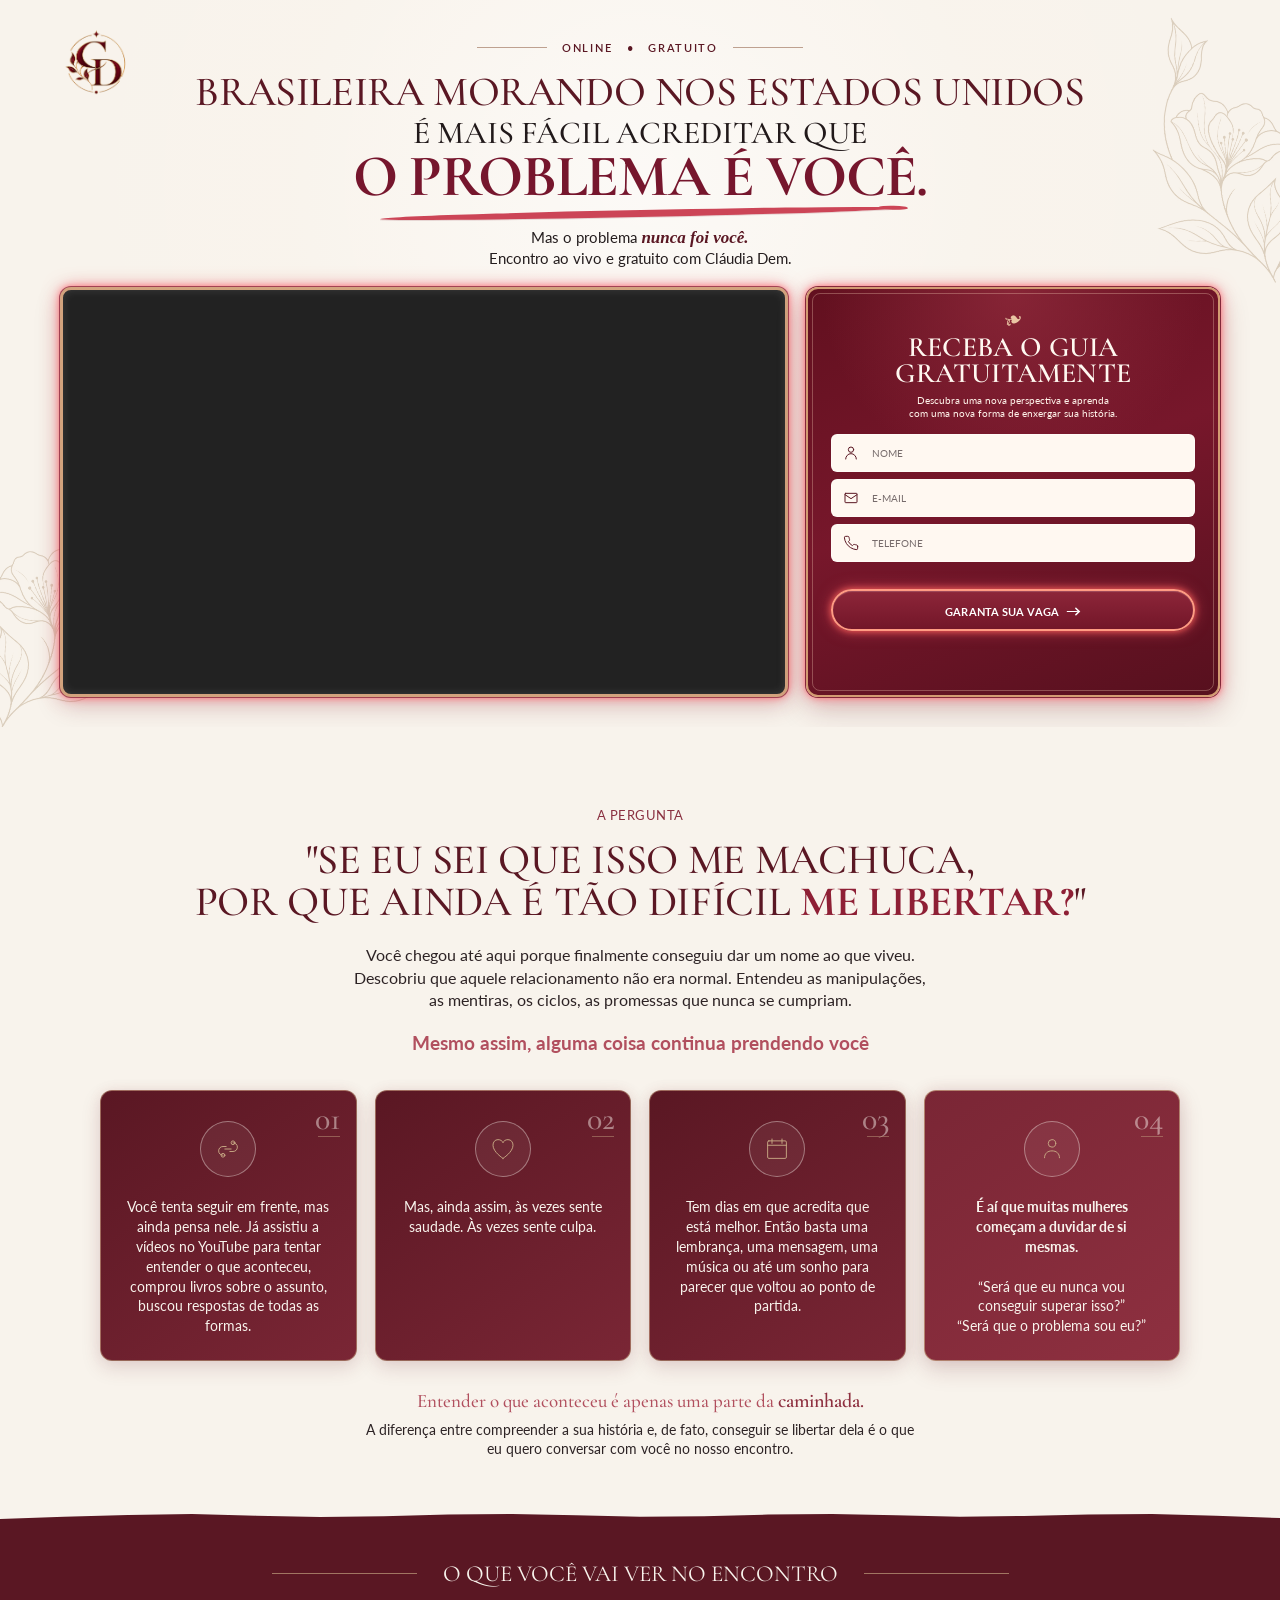
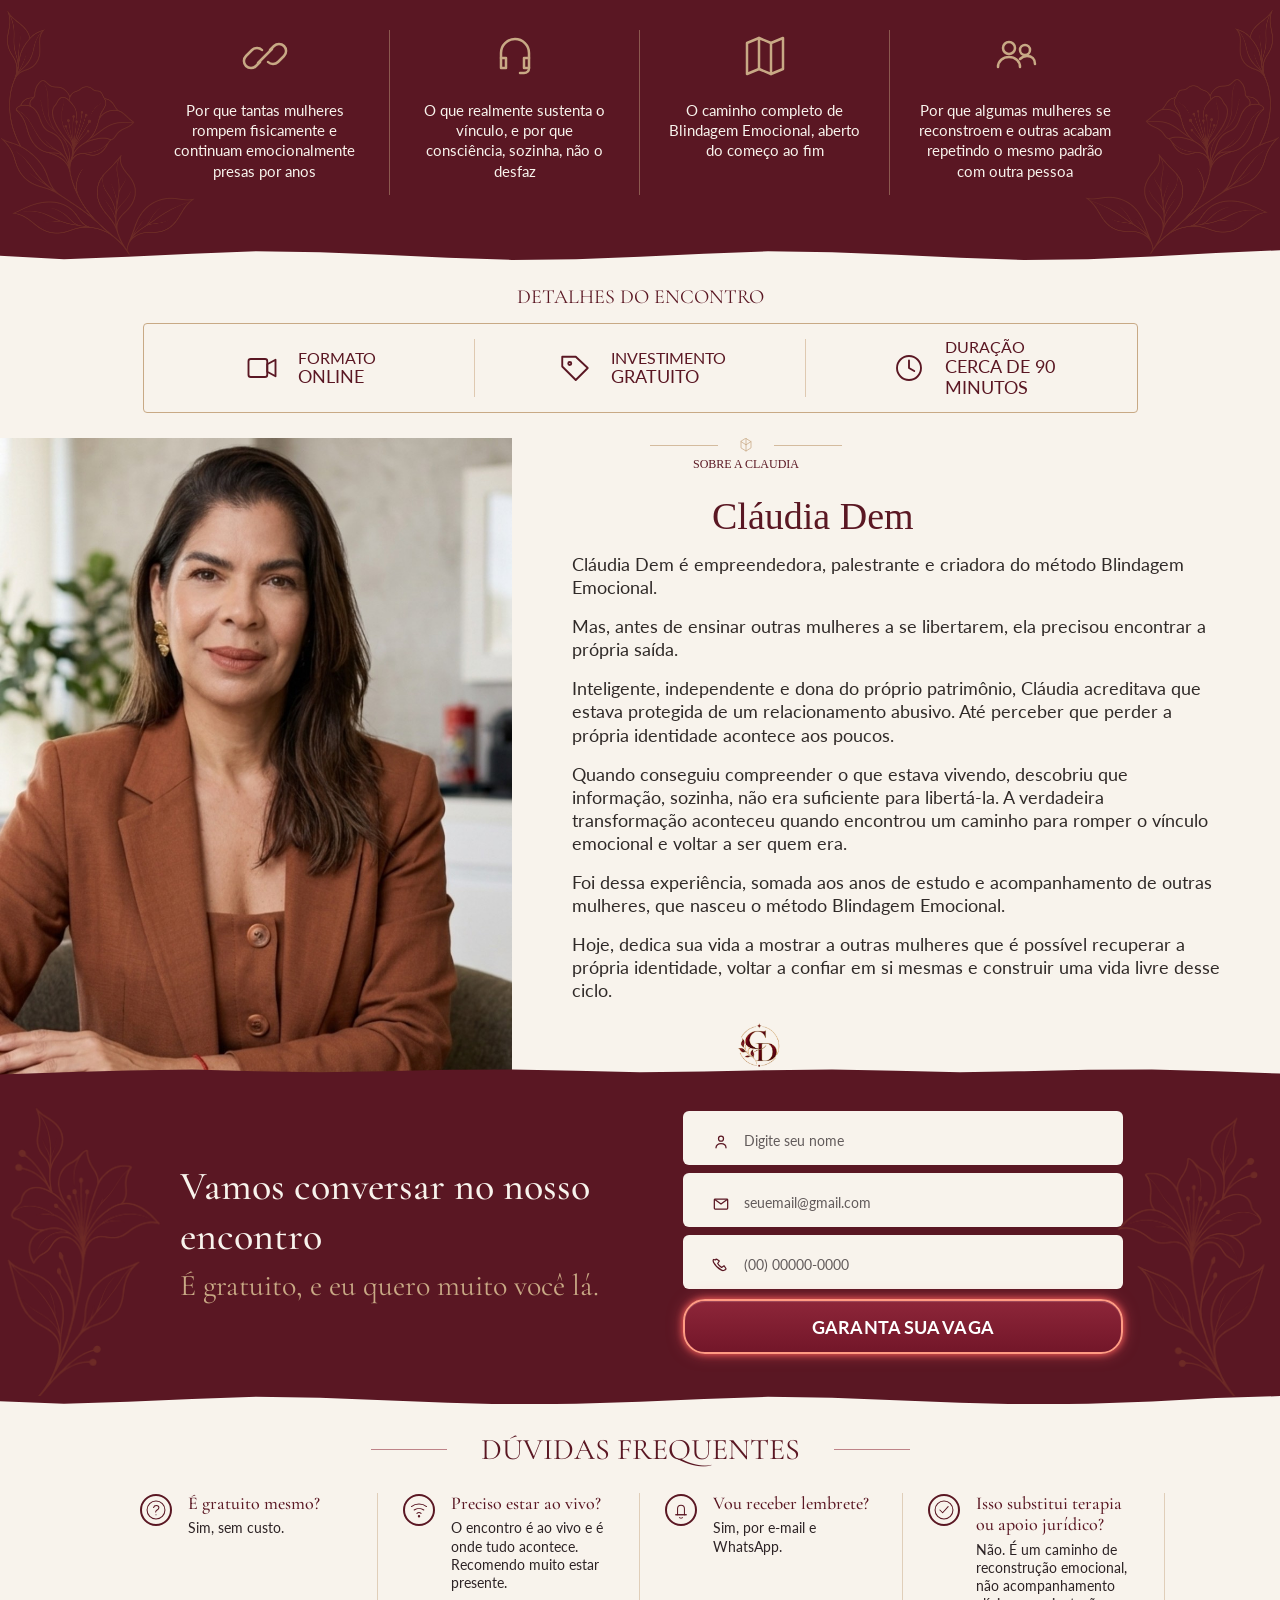
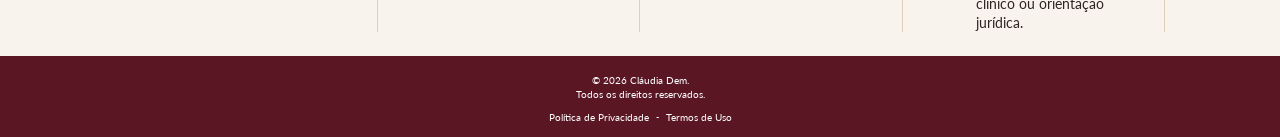
==== commit 3665ae64: "ajuste nas sessoes reconhecimento" ====
--- a/index.html
+++ b/index.html
@@ -16,339 +16,357 @@
 <body>
 
 <main>
-<!-- HERO -->
-<section class="hero">
-
-    <!-- LOGO -->
-    <img 
-        src="img/logo-Claudia.png" 
-        class="logo-hero" 
-        alt="Cláudia Dem"
-    >
-
-    <!-- FLORES DECORATIVAS -->
-    <img 
-        src="img/FLOR-HERO.png" 
-        class="flor flor-esquerda" 
-        alt=""
-        aria-hidden="true"
-    >
-
-    <img 
-        src="img/FLOR-HERO.png" 
-        class="flor flor-direita" 
-        alt=""
-        aria-hidden="true"
-    >
-
-    <!-- ONDA VINHO DO FUNDO -->
-    <div class="hero-onda" aria-hidden="true"></div>
-
-
-    <div class="container">
-
-        <!-- ONLINE / GRATUITO -->
-        <div class="hero-info">
-
-            <span>ONLINE</span>
-
-            <span class="hero-separador">•</span>
-
-            <span>GRATUITO</span>
-
-        </div>
-
-
-        <!-- TÍTULO PRINCIPAL -->
-        <div class="hero-titulo">
-
-            <h1>
-                <span class="titulo-linha">
-                    BRASILEIRA MORANDO
-                </span>
-
-                <span class="titulo-linha">
-                    NOS ESTADOS UNIDOS
-                </span>
-
-                <span class="titulo-secundario">
-                    É MAIS FÁCIL ACREDITAR QUE
-                </span>
-
-                <span class="titulo-destaque">
-                    O PROBLEMA É VOCÊ.
-                </span>
-            </h1>
-
-            <!-- linha decorativa -->
-            <span class="titulo-underline"></span>
-
-        </div>
-
-
-        <!-- SUBTÍTULO -->
-        <p class="hero-subtitle">
-            Mas o problema <strong>nunca foi você.</strong>
-            <br>
-            Encontro ao vivo e gratuito com Cláudia Dem.
-        </p>
-
-
-        <!-- VÍDEO + FORMULÁRIO -->
-        <div class="hero-conteudo">
-
-
-            <!-- VÍDEO -->
-            <div class="hero-video">
-
-                <iframe 
-                    src="https://www.youtube.com/embed/keT-_7m6BXc"
-                    title="Vídeo Cláudia Dem"
-                    frameborder="0"
-                    allow="accelerometer; autoplay; clipboard-write; encrypted-media; gyroscope; picture-in-picture; web-share"
-                    allowfullscreen>
-                </iframe>
-
-            </div>
-
-
-            <!-- CARD FORMULÁRIO -->
-            <form class="hero-form">
-
-                <span class="form-florinha">❧</span>
-
-                <h2>
-                    RECEBA O GUIA
+    <!-- HERO -->
+        <section class="hero">
+
+            <!-- LOGO -->
+            <img 
+                src="img/logo-Claudia.png" 
+                class="logo-hero" 
+                alt="Cláudia Dem"
+            >
+
+            <!-- FLORES DECORATIVAS -->
+            <img 
+                src="img/FLOR-HERO.png" 
+                class="flor flor-esquerda" 
+                alt=""
+                aria-hidden="true"
+            >
+
+            <img 
+                src="img/FLOR-HERO.png" 
+                class="flor flor-direita" 
+                alt=""
+                aria-hidden="true"
+            >
+
+            <!-- ONDA VINHO DO FUNDO -->
+            <div class="hero-onda" aria-hidden="true"></div>
+
+
+            <div class="container">
+
+                <!-- ONLINE / GRATUITO -->
+                <div class="hero-info">
+
+                    <span>ONLINE</span>
+
+                    <span class="hero-separador">•</span>
+
+                    <span>GRATUITO</span>
+
+                </div>
+
+
+                <!-- TÍTULO PRINCIPAL -->
+                <div class="hero-titulo">
+
+                    <h1>
+                        <span class="titulo-linha">
+                            BRASILEIRA MORANDO
+                        </span>
+
+                        <span class="titulo-linha">
+                            NOS ESTADOS UNIDOS
+                        </span>
+
+                        <span class="titulo-secundario">
+                            É MAIS FÁCIL ACREDITAR QUE
+                        </span>
+
+                        <span class="titulo-destaque">
+                            O PROBLEMA É VOCÊ.
+                        </span>
+                    </h1>
+
+                    <!-- linha decorativa -->
+                    <span class="titulo-underline"></span>
+
+                </div>
+
+
+                <!-- SUBTÍTULO -->
+                <p class="hero-subtitle">
+                    Mas o problema <strong>nunca foi você.</strong>
                     <br>
-                    GRATUITAMENTE
-                </h2>
-
-                <p class="form-subtitle">
-                    Descubra uma nova perspectiva e aprenda
-                    <br>
-                    com uma nova forma de enxergar sua história.
+                    Encontro ao vivo e gratuito com Cláudia Dem.
                 </p>
 
 
-                <!-- NOME -->
-                <div class="hero-input">
-
-                    <span class="hero-input-icon">
-
-                        <svg viewBox="0 0 24 24" aria-hidden="true">
-                            <circle cx="12" cy="7" r="4"></circle>
-                            <path d="M4 21a8 8 0 0 1 16 0"></path>
-                        </svg>
-
-                    </span>
-
-                    <input
-                        type="text"
-                        id="nome"
-                        name="nome"
-                        placeholder="NOME"
-                        required
-                    >
-
-                </div>
-
-
-                <!-- E-MAIL -->
-                <div class="hero-input">
-
-                    <span class="hero-input-icon">
-
-                        <svg viewBox="0 0 24 24" aria-hidden="true">
-                            <rect 
-                                x="3" 
-                                y="5" 
-                                width="18" 
-                                height="14" 
-                                rx="1">
-                            </rect>
-
-                            <path d="m3 7 9 6 9-6"></path>
-                        </svg>
-
-                    </span>
-
-                    <input
-                        type="email"
-                        id="email"
-                        name="email"
-                        placeholder="E-MAIL"
-                        required
-                    >
-
-                </div>
-
-
-                <!-- TELEFONE -->
-                <div class="hero-input">
-
-                    <span class="hero-input-icon">
-
-                        <svg viewBox="0 0 24 24" aria-hidden="true">
-                            <path d="
-                                M22 16.92v3a2 2 0 0 1-2.18 2
-                                19.79 19.79 0 0 1-8.63-3.07
-                                19.5 19.5 0 0 1-6-6
-                                A19.79 19.79 0 0 1 2.12 4.18
-                                2 2 0 0 1 4.11 2h3
-                                a2 2 0 0 1 2 1.72
-                                12.84 12.84 0 0 0 .7 2.81
-                                2 2 0 0 1-.45 2.11L8.09 9.91
-                                a16 16 0 0 0 6 6l1.27-1.27
-                                a2 2 0 0 1 2.11-.45
-                                12.84 12.84 0 0 0 2.81.7
-                                A2 2 0 0 1 22 16.92z">
-                            </path>
-                        </svg>
-
-                    </span>
-
-                    <input
-                        type="tel"
-                        id="telefone"
-                        name="telefone"
-                        placeholder="TELEFONE"
-                        required
-                    >
-
-                </div>
-
-
-                <!-- BOTÃO -->
-                <button type="submit">
-                    GARANTA SUA VAGA
-                    <span>→</span>
-                </button>
-
-
-                <!-- SEGURANÇA -->
-                <div class="form-seguranca">
-
-                    <span class="cadeado">🔒</span>
-
-                    <p>
-                        Seus dados estão seguros e não serão
-                        <br>
-                        compartilhados.
-                    </p>
-
-                </div>
-
-            </form>
-
-        </div>
-
-    </div>
-
-</section>
-        <!--RECONHECIMENTO-->
-        <section class="reconhecimento">
-
-            <div class="container">
-
-                <span class="section-label">
-                    A PERGUNTA
-                </span>
-                
+                <!-- VÍDEO + FORMULÁRIO -->
+                <div class="hero-conteudo">
+
+
+                    <!-- VÍDEO -->
+                    <div class="hero-video">
+
+                        <iframe 
+                            src="https://www.youtube.com/embed/keT-_7m6BXc"
+                            title="Vídeo Cláudia Dem"
+                            frameborder="0"
+                            allow="accelerometer; autoplay; clipboard-write; encrypted-media; gyroscope; picture-in-picture; web-share"
+                            allowfullscreen>
+                        </iframe>
+
+                    </div>
+
+
+                    <!-- CARD FORMULÁRIO -->
+                    <form class="hero-form">
+
+                        <span class="form-florinha">❧</span>
+
+                        <h2>
+                            RECEBA O GUIA
+                            <br>
+                            GRATUITAMENTE
+                        </h2>
+
+                        <p class="form-subtitle">
+                            Descubra uma nova perspectiva e aprenda
+                            <br>
+                            com uma nova forma de enxergar sua história.
+                        </p>
+
+
+                        <!-- NOME -->
+                        <div class="hero-input">
+
+                            <span class="hero-input-icon">
+
+                                <svg viewBox="0 0 24 24" aria-hidden="true">
+                                    <circle cx="12" cy="7" r="4"></circle>
+                                    <path d="M4 21a8 8 0 0 1 16 0"></path>
+                                </svg>
+
+                            </span>
+
+                            <input
+                                type="text"
+                                id="nome"
+                                name="nome"
+                                placeholder="NOME"
+                                required
+                            >
+
+                        </div>
+
+
+                        <!-- E-MAIL -->
+                        <div class="hero-input">
+
+                            <span class="hero-input-icon">
+
+                                <svg viewBox="0 0 24 24" aria-hidden="true">
+                                    <rect 
+                                        x="3" 
+                                        y="5" 
+                                        width="18" 
+                                        height="14" 
+                                        rx="1">
+                                    </rect>
+
+                                    <path d="m3 7 9 6 9-6"></path>
+                                </svg>
+
+                            </span>
+
+                            <input
+                                type="email"
+                                id="email"
+                                name="email"
+                                placeholder="E-MAIL"
+                                required
+                            >
+
+                        </div>
+
+
+                        <!-- TELEFONE -->
+                        <div class="hero-input">
+
+                            <span class="hero-input-icon">
+
+                                <svg viewBox="0 0 24 24" aria-hidden="true">
+                                    <path d="
+                                        M22 16.92v3a2 2 0 0 1-2.18 2
+                                        19.79 19.79 0 0 1-8.63-3.07
+                                        19.5 19.5 0 0 1-6-6
+                                        A19.79 19.79 0 0 1 2.12 4.18
+                                        2 2 0 0 1 4.11 2h3
+                                        a2 2 0 0 1 2 1.72
+                                        12.84 12.84 0 0 0 .7 2.81
+                                        2 2 0 0 1-.45 2.11L8.09 9.91
+                                        a16 16 0 0 0 6 6l1.27-1.27
+                                        a2 2 0 0 1 2.11-.45
+                                        12.84 12.84 0 0 0 2.81.7
+                                        A2 2 0 0 1 22 16.92z">
+                                    </path>
+                                </svg>
+
+                            </span>
+
+                            <input
+                                type="tel"
+                                id="telefone"
+                                name="telefone"
+                                placeholder="TELEFONE"
+                                required
+                            >
+
+                        </div>
+
+
+                        <!-- BOTÃO -->
+                        <button type="submit">
+                            GARANTA SUA VAGA
+                            <span>→</span>
+                        </button>
+
+                    </form>
+
+                </div>
+
+            </div>
+
+        </section>
+      <!-- RECONHECIMENTO -->
+    <section class="reconhecimento">
+
+        <div class="container">
+
+            <span class="section-label">
+                A PERGUNTA
+            </span>
+
             <h2>
-                "SE EU SEI QUE ISSO ME MACHUCA,<br>
+                "SE EU SEI QUE ISSO ME MACHUCA,
+                <br>
                 POR QUE AINDA É TÃO DIFÍCIL
                 <span class="titulo-libertar">ME LIBERTAR?</span>"
             </h2>
 
-                <p> Você chegou até aqui porque finalmente conseguiu dar um nome ao que viveu.
-                        <br>
-                        Descobriu que aquele relacionamento não era normal. Entendeu as manipulações,
-                        <br>
-                        as mentiras, os ciclos, as promessas que nunca se cumpriam.
-                </p>
-
-                <p class="destaque">
-                    Mesmo assim, alguma coisa continua predendo você
-                </p>
-
-                <div class="reconhecimento-itens">
-                    <!--item 1-->
-                    <div class="reconhecimento-item">
-                       <span class="icon">
-                            <svg viewBox="0 0 48 48" aria-hidden="true">
-                                <path d="M16 34c-4 0-7-3-7-7s3-7 7-7h5"/>
-                                <path d="M32 14c4 0 7 3 7 7s-3 7-7 7h-5"/>
-                                <path d="M19 24h10"/>
-                                <circle cx="16" cy="34" r="3"/>
-                                <circle cx="32" cy="14" r="3"/>
-                            </svg>
-                        </span>
-                        <p>Você tenta seguir em frente, mas ainda pensa nele.
-                                Já assistiu a vídeos no YouTube para tentar entender o que aconteceu,
-                                comprou livros sobre o assunto, buscou respostas de todas as formas.
-
-                        </p>
-                    </div>
-                    <!--item 2-->
-                    <div class="reconhecimento-item">
-                        <span class="icon">
-                            <svg viewBox="0 0 48 48" aria-hidden="true">
-                                <path d="M24 39S8 29 8 18c0-5 3-9 8-9 4 0 7 2 8 5 1-3 4-5 8-5 5 0 8 4 8 9 0 11-16 21-16 21z"/>
-                            </svg>
-                        </span>
-                        <p> 
-                            Mas, ainda assim, às vezes sente saudade.
-                            Às vezes sente culpa.
-                        </p>
-                    </div>
-                    <!--item 3-->
-                    <div class="reconhecimento-item">
-                       <span class="icon">
-                            <svg viewBox="0 0 48 48" aria-hidden="true">
-                                <rect x="9" y="11" width="30" height="28" rx="2"/>
-                                <path d="M9 18h30"/>
-                                <path d="M16 8v7"/>
-                                <path d="M32 8v7"/>
-                            </svg>
-                        </span>
-                        <p> 
-                            Tem dias em que acredita que está melhor.
-                                Então basta uma lembrança, uma mensagem, uma música ou
-                                até um sonho para parecer que voltou ao ponto de partida.
-                        </p>
-                    </div>
-                    <!--item 4-->
-                    <div class="reconhecimento-item">
+            <p>
+                Você chegou até aqui porque finalmente conseguiu dar um nome ao que viveu.
+                <br>
+                Descobriu que aquele relacionamento não era normal. Entendeu as manipulações,
+                <br>
+                as mentiras, os ciclos, as promessas que nunca se cumpriam.
+            </p>
+
+            <p class="destaque">
+                Mesmo assim, alguma coisa continua prendendo você
+            </p>
+
+
+            <div class="reconhecimento-itens">
+
+                <!-- ITEM 1 -->
+                <div class="reconhecimento-item">
+
+                    <span class="icon">
+                        <svg viewBox="0 0 48 48" aria-hidden="true">
+                            <path d="M16 34c-4 0-7-3-7-7s3-7 7-7h5"/>
+                            <path d="M32 14c4 0 7 3 7 7s-3 7-7 7h-5"/>
+                            <path d="M19 24h10"/>
+                            <circle cx="16" cy="34" r="3"/>
+                            <circle cx="32" cy="14" r="3"/>
+                        </svg>
+                    </span>
+
+                    <p>
+                        Você tenta seguir em frente, mas ainda pensa nele.
+                        Já assistiu a vídeos no YouTube para tentar entender o que aconteceu,
+                        comprou livros sobre o assunto, buscou respostas de todas as formas.
+                    </p>
+
+                </div>
+
+
+                <!-- ITEM 2 -->
+                <div class="reconhecimento-item">
+
+                    <span class="icon">
+                        <svg viewBox="0 0 48 48" aria-hidden="true">
+                            <path d="M24 39S8 29 8 18c0-5 3-9 8-9 4 0 7 2 8 5 1-3 4-5 8-5 5 0 8 4 8 9 0 11-16 21-16 21z"/>
+                        </svg>
+                    </span>
+
+                    <p>
+                        Mas, ainda assim, às vezes sente saudade.
+                        Às vezes sente culpa.
+                    </p>
+
+                </div>
+
+
+                <!-- ITEM 3 -->
+                <div class="reconhecimento-item">
+
+                    <span class="icon">
+                        <svg viewBox="0 0 48 48" aria-hidden="true">
+                            <rect x="9" y="11" width="30" height="28" rx="2"/>
+                            <path d="M9 18h30"/>
+                            <path d="M16 8v7"/>
+                            <path d="M32 8v7"/>
+                        </svg>
+                    </span>
+
+                    <p>
+                        Tem dias em que acredita que está melhor.
+                        Então basta uma lembrança, uma mensagem, uma música ou
+                        até um sonho para parecer que voltou ao ponto de partida.
+                    </p>
+
+                </div>
+
+
+                <!-- ITEM 4 -->
+                <div class="reconhecimento-item">
+
                     <span class="icon">
                         <svg viewBox="0 0 48 48" aria-hidden="true">
                             <circle cx="24" cy="15" r="6"/>
                             <path d="M12 38c0-7 5-11 12-11s12 4 12 11"/>
                         </svg>
                     </span>
-                        <p>
+
+                    <p>
+                        <span class="card-frase-destaque">
                             É aí que muitas mulheres começam a duvidar de si mesmas.
-                                <br><br>
-                                “Será que eu nunca vou conseguir superar isso?”
-                                <br>
-                                “Será que o problema sou eu?”
-                        </p>
-                    </div>
-
-                </div>
-
-                <div class="reconhecimento-final">
-                    <p>
-                        Entender o que aconteceu é apenas uma parte da caminhada.
+                        </span>
+
+                        <br><br>
+
+                        “Será que eu nunca vou conseguir superar isso?”
+                        <br>
+                        “Será que o problema sou eu?”
                     </p>
 
-                    <p>
-                        A diferença entre compreender a sua história e, de fato,
-                        conseguir se libertar dela é o que eu quero conversar com você
-                        no nosso encontro.
-                    </p>
-                </div>
-            </div>
-        </section>
+                </div>
+
+            </div>
+
+
+            <div class="reconhecimento-final">
+
+                <p>
+                    Entender o que aconteceu é apenas uma parte da
+                    <span class="palavra-destaque">caminhada.</span>
+                </p>
+
+                <p>
+                    A diferença entre compreender a sua história e, de fato,
+                    conseguir se libertar dela é o que eu quero conversar com você
+                    no nosso encontro.
+                </p>
+
+            </div>
+
+        </div>
+
+    </section>
 
         <!--o que você vai ver-->
         <section class="encontro">
--- a/css/style.css
+++ b/css/style.css
@@ -353,7 +353,7 @@
 
     margin-top: 3px;
 
-    font-size: clamp(49px, 4.3vw, 64px);
+    font-size: clamp(59px, 4.3vw, 64px);
 
     line-height: 0.87;
 
@@ -387,7 +387,7 @@
     border-radius: 50%;
 
     transform:
-        rotate(-1.5deg)
+        rotate(-1.2deg)
         skewX(-18deg);
 
     opacity: 0.92;
@@ -801,7 +801,7 @@
 
     height: 42px;
 
-    margin-top: 2px;
+    margin-top: 20px;
 
     padding: 0 13px;
 
@@ -999,36 +999,40 @@
    RECONHECIMENTO
 ========================================================= */
 
+/* =====================================================
+   RECONHECIMENTO — DESKTOP
+   ===================================================== */
+
 .reconhecimento {
     background-color: #F8F3EC;
 
     min-height: 600px;
 
-    padding: 48px 40px 32px;
+    padding: 80px 40px 55px;
 
     text-align: center;
 }
 
+
 .reconhecimento .container {
-    max-width: 1100px;
+    max-width: 1200px;
 
     margin: 0 auto;
 }
 
 
-/* =========================================================
-   "A PERGUNTA"
-========================================================= */
+/* =====================================================
+   A PERGUNTA
+   ===================================================== */
 
 .reconhecimento > .container > .section-label {
     display: block;
 
-    margin-bottom: 14px;
-
-    font-family: 'Lato', sans-serif;
+    margin-bottom: 16px;
+
+    font-family: "Lato", sans-serif;
 
     font-size: 13px;
-
     font-weight: 400;
 
     letter-spacing: 0.5px;
@@ -1037,16 +1041,16 @@
 }
 
 
-/* =========================================================
-   TÍTULO PRINCIPAL
-========================================================= */
+/* =====================================================
+   TÍTULO
+   ===================================================== */
 
 .reconhecimento h2 {
     max-width: 900px;
 
-    margin: 0 auto 16px;
-
-    font-family: 'Cormorant Garamond', serif;
+    margin: 0 auto 20px;
+
+    font-family: "Cormorant Garamond", serif;
 
     font-size: 42px;
 
@@ -1060,56 +1064,39 @@
 }
 
 
-/* =========================================================
-   DESTAQUE — ME LIBERTAR?
-========================================================= */
+/* =====================================================
+   ME LIBERTAR
+   ===================================================== */
 
 .reconhecimento .titulo-libertar {
-    display: inline-block;
+    display: inline;
 
     color: #8E1F35;
 
     font-weight: 700;
 
-    position: relative;
-
-    padding-bottom: 4px;
-}
-
-
-/* sublinhado orgânico do destaque */
-
+    position: static;
+
+    padding: 0;
+}
+
+
+/* SEM SUBLINHADO */
 .reconhecimento .titulo-libertar::after {
-    content: "";
-
-    position: absolute;
-
-    left: 2%;
-
-    bottom: 0;
-
-    width: 96%;
-
-    height: 4px;
-
-    background: #C9364B;
-
-    border-radius: 50%;
-
-    transform: rotate(-1.5deg);
-}
-
-
-/* =========================================================
+    display: none;
+}
+
+
+/* =====================================================
    TEXTO EXPLICATIVO
-========================================================= */
+   ===================================================== */
 
 .reconhecimento > .container > p:not(.destaque) {
     max-width: 720px;
 
-    margin: 0 auto 14px;
-
-    font-family: 'Lato', sans-serif;
+    margin: 0 auto 16px;
+
+    font-family: "Lato", sans-serif;
 
     font-size: 16px;
 
@@ -1121,14 +1108,14 @@
 }
 
 
-/* =========================================================
+/* =====================================================
    FRASE DE DESTAQUE
-========================================================= */
+   ===================================================== */
 
 .reconhecimento .destaque {
-    margin: 18px auto 32px;
-
-    font-family: 'Lato', sans-serif;
+    margin: 20px auto 34px;
+
+    font-family: "Lato", sans-serif;
 
     font-size: 19px;
 
@@ -1140,31 +1127,37 @@
 }
 
 
-/* =========================================================
-   4 ITENS
-========================================================= */
+/* =====================================================
+   4 CARDS
+   ===================================================== */
 
 .reconhecimento-itens {
+
     display: grid;
 
     grid-template-columns: repeat(4, 1fr);
 
+    gap: 18px;
+
     width: 100%;
 
-    max-width: 1100px;
+    max-width: 1150px;
 
     margin: 0 auto;
 }
 
 
-/* =========================================================
-   CADA ITEM
-========================================================= */
+/* =====================================================
+   CARD
+   ===================================================== */
 
 .reconhecimento-itens .reconhecimento-item {
-    min-height: 115px;
-
-    padding: 0 20px;
+
+    position: relative;
+
+    min-height: 255px;
+
+    padding: 30px 22px 24px;
 
     display: flex;
 
@@ -1174,113 +1167,254 @@
 
     justify-content: flex-start;
 
+    box-sizing: border-box;
+
     text-align: center;
 
-    border-right: 1px solid #DCCFC4;
-}
-
-
-/* remove a linha do último */
+    background: linear-gradient(
+        145deg,
+        #5A1723 0%,
+        #7A2635 100%
+    );
+
+    border: 1px solid rgba(200, 169, 133, 0.55);
+
+    border-radius: 12px;
+
+    overflow: hidden;
+
+    box-shadow:
+        0 7px 20px rgba(90, 23, 35, 0.14),
+        0 0 12px rgba(185, 119, 126, 0.10);
+}
+
+
+/* =====================================================
+   NÚMEROS
+   ===================================================== */
+
+.reconhecimento-itens .reconhecimento-item::before {
+
+    position: absolute;
+
+    top: 12px;
+    right: 15px;
+
+    font-family: "Cormorant Garamond", serif;
+
+    font-size: 32px;
+
+    line-height: 1;
+
+    font-weight: 500;
+
+    color: rgba(248, 243, 236, 0.48);
+
+    z-index: 0;
+}
+
+
+.reconhecimento-itens .reconhecimento-item:nth-child(1)::before {
+    content: "01";
+}
+
+.reconhecimento-itens .reconhecimento-item:nth-child(2)::before {
+    content: "02";
+}
+
+.reconhecimento-itens .reconhecimento-item:nth-child(3)::before {
+    content: "03";
+}
+
+.reconhecimento-itens .reconhecimento-item:nth-child(4)::before {
+    content: "04";
+}
+
+
+/* linha decorativa do número */
+
+.reconhecimento-itens .reconhecimento-item::after {
+
+    content: "";
+
+    position: absolute;
+
+    top: 45px;
+    right: 16px;
+
+    width: 22px;
+    height: 1px;
+
+    background: rgba(200, 169, 133, 0.45);
+}
+
+
+/* =====================================================
+   ÍCONES
+   ===================================================== */
+
+.reconhecimento-item .icon {
+
+    display: flex;
+
+    align-items: center;
+
+    justify-content: center;
+
+    width: 56px;
+
+    height: 56px;
+
+    margin-bottom: 20px;
+
+    border: 1px solid rgba(248, 243, 236, 0.40);
+
+    border-radius: 50%;
+
+    background: rgba(255, 255, 255, 0.06);
+
+    color: #C8A985;
+
+    flex-shrink: 0;
+}
+
+
+.reconhecimento-item .icon svg {
+
+    width: 30px;
+
+    height: 30px;
+
+    fill: none;
+
+    stroke: currentColor;
+
+    stroke-width: 1.5;
+
+    stroke-linecap: round;
+
+    stroke-linejoin: round;
+}
+
+
+/* =====================================================
+   TEXTO DOS CARDS
+   ===================================================== */
+
+.reconhecimento-itens .reconhecimento-item p {
+
+    position: relative;
+
+    z-index: 1;
+
+    max-width: 205px;
+
+    margin: 0;
+
+    font-family: "Lato", sans-serif;
+
+    font-size: 14px;
+
+    font-weight: 400;
+
+    line-height: 1.42;
+
+    color: #F8F3EC;
+
+}
+
+
+/* destaque do primeiro trecho do card 04 */
+
+.reconhecimento-itens .card-frase-destaque {
+
+    font-weight: 700;
+
+    color: #F8F3EC;
+}
+
+
+/* =====================================================
+   CARD 04 — PEQUENA DIFERENÇA
+   ===================================================== */
 
 .reconhecimento-itens .reconhecimento-item:last-child {
-    border-right: none;
-}
-
-
-/* =========================================================
-   ÍCONES
-========================================================= */
-
-.reconhecimento-item .icon {
-    display: flex;
-
-    align-items: center;
-
-    justify-content: center;
-
-    width: 52px;
-
-    height: 52px;
-
-    margin-bottom: 14px;
-
-    color: #7A2635;
-}
-
-.reconhecimento-item .icon svg {
-    width: 48px;
-
-    height: 48px;
-
-    fill: none;
-
-    stroke: currentColor;
-
-    stroke-width: 1.8;
-
-    stroke-linecap: round;
-
-    stroke-linejoin: round;
-}
-
-
-/* =========================================================
-   TEXTO DOS 4 ITENS
-========================================================= */
-
-.reconhecimento-itens .reconhecimento-item p {
-    max-width: 175px;
-
-    margin: 0;
-
-    font-family: 'Lato', sans-serif;
-
-    font-size: 14px;
-
-    font-weight: 400;
-
-    line-height: 1.35;
-
-    color: #2D2325;
-}
-
-
-/* =========================================================
+
+    background: linear-gradient(
+        145deg,
+        #7A2635 0%,
+        #8E3040 100%
+    );
+
+    border-color: rgba(200, 169, 133, 0.70);
+
+    box-shadow:
+        0 8px 23px rgba(90, 23, 35, 0.18),
+        0 0 14px rgba(185, 119, 126, 0.14);
+}
+
+
+/* =====================================================
    FRASE FINAL
-========================================================= */
+   ===================================================== */
 
 .reconhecimento-final {
-    margin-top: 22px;
+
+    margin-top: 28px;
 }
 
 
 /* primeira frase */
 
 .reconhecimento-final p:first-child {
+
     max-width: 720px;
 
-    margin: 0 auto 6px;
-
-    font-family: 'Cormorant Garamond', serif;
+    margin: 0 auto 8px;
+
+    font-family: "Cormorant Garamond", serif;
 
     font-size: 19px;
 
     font-weight: 500;
 
-    line-height: 1.25;
+    line-height: 1.2;
 
     color: #B14F5E;
+
+    text-align: center;
+
+    white-space: nowrap;
+}
+
+
+/* caminhada */
+
+.reconhecimento-final .palavra-destaque {
+
+    display: inline;
+
+    font-family: "Cormorant Garamond", serif;
+
+    font-size: 20px;
+
+    font-weight: 600;
+
+    color: #8E3040;
+
+    letter-spacing: 0;
 }
 
 
 /* texto final */
 
 .reconhecimento-final p:last-child {
+
     max-width: 550px;
 
     margin: 0 auto;
 
-    font-family: 'Lato', sans-serif;
+    font-family: "Lato", sans-serif;
 
     font-size: 14px;
 
@@ -3096,16 +3230,20 @@
 
 
 /* =========================================================
-   AJUSTE — TABLET 769px ATÉ 1100px
-   HERO
+   TABLET — 769px ATÉ 1100px
    ========================================================= */
 
 @media (min-width: 769px) and (max-width: 1100px) {
+
+
+    /* =====================================================
+       HERO
+       ===================================================== */
 
     .hero {
         min-height: auto !important;
 
-        padding: 25px 25px 35px !important;
+        padding: 25px 1px 30px !important;
 
         box-sizing: border-box;
 
@@ -3125,23 +3263,19 @@
     }
 
 
-    /* =====================================================
-       LOGO
-       ===================================================== */
+    /* LOGO */
 
     .logo-hero {
-        width: 45px !important;
-
-        top: 15px !important;
-        left: 50% !important;
+        width: 50px !important;
+
+        top: 25px !important;
+        left: 49.5% !important;
 
         transform: translateX(-50%) !important;
     }
 
 
-    /* =====================================================
-       ONLINE / GRATUITO
-       ===================================================== */
+    /* ONLINE / GRATUITO */
 
     .hero-info {
         width: 100%;
@@ -3167,9 +3301,7 @@
     }
 
 
-    /* =====================================================
-       TÍTULO
-       ===================================================== */
+    /* TÍTULO */
 
     .hero h1 {
         width: 100%;
@@ -3192,9 +3324,7 @@
     }
 
 
-    /* =====================================================
-       SUBTÍTULO
-       ===================================================== */
+    /* SUBTÍTULO */
 
     .hero-subtitle {
         width: 100%;
@@ -3209,9 +3339,7 @@
     }
 
 
-    /* =====================================================
-       CONTEÚDO DO HERO
-       ===================================================== */
+    /* CONTEÚDO DO HERO */
 
     .hero-conteudo {
         width: 100%;
@@ -3227,9 +3355,7 @@
     }
 
 
-    /* =====================================================
-       VÍDEO
-       ===================================================== */
+    /* VÍDEO */
 
     .hero-video {
         width: 68% !important;
@@ -3256,9 +3382,7 @@
     }
 
 
-    /* =====================================================
-       FORMULÁRIO
-       ===================================================== */
+    /* FORMULÁRIO */
 
     .hero-form {
         width: 90% !important;
@@ -3304,8 +3428,1316 @@
         box-sizing: border-box;
     }
 
-}
-
+
+   /* =====================================================
+   RECONHECIMENTO — DESKTOP
+   ===================================================== */
+
+.reconhecimento {
+    background-color: #F8F3EC;
+
+    min-height: 600px;
+
+    padding: 80px 40px 55px;
+
+    text-align: center;
+}
+
+
+.reconhecimento .container {
+    max-width: 1200px;
+
+    margin: 0 auto;
+}
+
+
+/* =====================================================
+   A PERGUNTA
+   ===================================================== */
+
+.reconhecimento > .container > .section-label {
+    display: block;
+
+    margin-bottom: 16px;
+
+    font-family: "Lato", sans-serif;
+
+    font-size: 13px;
+    font-weight: 400;
+
+    letter-spacing: 0.5px;
+
+    color: #8A3040;
+}
+
+
+/* =====================================================
+   TÍTULO
+   ===================================================== */
+
+.reconhecimento h2 {
+    max-width: 900px;
+
+    margin: 0 auto 20px;
+
+    font-family: "Cormorant Garamond", serif;
+
+    font-size: 42px;
+
+    font-weight: 500;
+
+    line-height: 1.02;
+
+    letter-spacing: -0.3px;
+
+    color: #5A1723;
+}
+
+
+/* =====================================================
+   ME LIBERTAR
+   ===================================================== */
+
+.reconhecimento .titulo-libertar {
+    display: inline;
+
+    color: #8E1F35;
+
+    font-weight: 700;
+
+    position: static;
+
+    padding: 0;
+}
+
+
+/* SEM SUBLINHADO */
+.reconhecimento .titulo-libertar::after {
+    display: none;
+}
+
+
+/* =====================================================
+   TEXTO EXPLICATIVO
+   ===================================================== */
+
+.reconhecimento > .container > p:not(.destaque) {
+    max-width: 720px;
+
+    margin: 0 auto 16px;
+
+    font-family: "Lato", sans-serif;
+
+    font-size: 16px;
+
+    font-weight: 400;
+
+    line-height: 1.4;
+
+    color: #2D2325;
+}
+
+
+/* =====================================================
+   FRASE DE DESTAQUE
+   ===================================================== */
+
+.reconhecimento .destaque {
+    margin: 20px auto 34px;
+
+    font-family: "Lato", sans-serif;
+
+    font-size: 19px;
+
+    font-weight: 700;
+
+    line-height: 1.3;
+
+    color: #B14F5E;
+}
+
+
+/* =====================================================
+   4 CARDS
+   ===================================================== */
+
+.reconhecimento-itens {
+
+    display: grid;
+
+    grid-template-columns: repeat(4, 1fr);
+
+    gap: 18px;
+
+    width: 100%;
+
+    max-width: 1150px;
+
+    margin: 0 auto;
+}
+
+
+/* =====================================================
+   CARD
+   ===================================================== */
+
+.reconhecimento-itens .reconhecimento-item {
+
+    position: relative;
+
+    min-height: 255px;
+
+    padding: 30px 22px 24px;
+
+    display: flex;
+
+    flex-direction: column;
+
+    align-items: center;
+
+    justify-content: flex-start;
+
+    box-sizing: border-box;
+
+    text-align: center;
+
+    background: linear-gradient(
+        145deg,
+        #5A1723 0%,
+        #7A2635 100%
+    );
+
+    border: 1px solid rgba(200, 169, 133, 0.55);
+
+    border-radius: 12px;
+
+    overflow: hidden;
+
+    box-shadow:
+        0 7px 20px rgba(90, 23, 35, 0.14),
+        0 0 12px rgba(185, 119, 126, 0.10);
+}
+
+
+/* =====================================================
+   NÚMEROS
+   ===================================================== */
+
+.reconhecimento-itens .reconhecimento-item::before {
+
+    position: absolute;
+
+    top: 12px;
+    right: 15px;
+
+    font-family: "Cormorant Garamond", serif;
+
+    font-size: 32px;
+
+    line-height: 1;
+
+    font-weight: 500;
+
+    color: rgba(248, 243, 236, 0.48);
+
+    z-index: 0;
+}
+
+
+.reconhecimento-itens .reconhecimento-item:nth-child(1)::before {
+    content: "01";
+}
+
+.reconhecimento-itens .reconhecimento-item:nth-child(2)::before {
+    content: "02";
+}
+
+.reconhecimento-itens .reconhecimento-item:nth-child(3)::before {
+    content: "03";
+}
+
+.reconhecimento-itens .reconhecimento-item:nth-child(4)::before {
+    content: "04";
+}
+
+
+/* linha decorativa do número */
+
+.reconhecimento-itens .reconhecimento-item::after {
+
+    content: "";
+
+    position: absolute;
+
+    top: 45px;
+    right: 16px;
+
+    width: 22px;
+    height: 1px;
+
+    background: rgba(200, 169, 133, 0.45);
+}
+
+
+/* =====================================================
+   ÍCONES
+   ===================================================== */
+
+.reconhecimento-item .icon {
+
+    display: flex;
+
+    align-items: center;
+
+    justify-content: center;
+
+    width: 56px;
+
+    height: 56px;
+
+    margin-bottom: 20px;
+
+    border: 1px solid rgba(248, 243, 236, 0.40);
+
+    border-radius: 50%;
+
+    background: rgba(255, 255, 255, 0.06);
+
+    color: #C8A985;
+
+    flex-shrink: 0;
+}
+
+
+.reconhecimento-item .icon svg {
+
+    width: 30px;
+
+    height: 30px;
+
+    fill: none;
+
+    stroke: currentColor;
+
+    stroke-width: 1.5;
+
+    stroke-linecap: round;
+
+    stroke-linejoin: round;
+}
+
+
+/* =====================================================
+   TEXTO DOS CARDS
+   ===================================================== */
+
+.reconhecimento-itens .reconhecimento-item p {
+
+    position: relative;
+
+    z-index: 1;
+
+    max-width: 205px;
+
+    margin: 0;
+
+    font-family: "Lato", sans-serif;
+
+    font-size: 14px;
+
+    font-weight: 400;
+
+    line-height: 1.42;
+
+    color: #F8F3EC;
+
+}
+
+
+/* destaque do primeiro trecho do card 04 */
+
+.reconhecimento-itens .card-frase-destaque {
+
+    font-weight: 700;
+
+    color: #F8F3EC;
+}
+
+
+/* =====================================================
+   CARD 04 — PEQUENA DIFERENÇA
+   ===================================================== */
+
+.reconhecimento-itens .reconhecimento-item:last-child {
+
+    background: linear-gradient(
+        145deg,
+        #7A2635 0%,
+        #8E3040 100%
+    );
+
+    border-color: rgba(200, 169, 133, 0.70);
+
+    box-shadow:
+        0 8px 23px rgba(90, 23, 35, 0.18),
+        0 0 14px rgba(185, 119, 126, 0.14);
+}
+
+
+/* =====================================================
+   FRASE FINAL
+   ===================================================== */
+
+.reconhecimento-final {
+
+    margin-top: 28px;
+}
+
+
+/* primeira frase */
+
+.reconhecimento-final p:first-child {
+
+    max-width: 720px;
+
+    margin: 0 auto 8px;
+
+    font-family: "Cormorant Garamond", serif;
+
+    font-size: 19px;
+
+    font-weight: 500;
+
+    line-height: 1.2;
+
+    color: #B14F5E;
+
+    text-align: center;
+
+    white-space: nowrap;
+}
+
+
+/* caminhada */
+
+.reconhecimento-final .palavra-destaque {
+
+    display: inline;
+
+    font-family: "Cormorant Garamond", serif;
+
+    font-size: 20px;
+
+    font-weight: 600;
+
+    color: #8E3040;
+
+    letter-spacing: 0;
+}
+
+
+/* texto final */
+
+.reconhecimento-final p:last-child {
+
+    max-width: 550px;
+
+    margin: 0 auto;
+
+    font-family: "Lato", sans-serif;
+
+    font-size: 14px;
+
+    font-weight: 400;
+
+    line-height: 1.35;
+
+    color: #2D2325;
+}
+
+
+    /* =====================================================
+       ENCONTRO
+       ===================================================== */
+
+    .encontro {
+        padding: 40px 0 42px;
+    }
+
+    .encontro .section-title {
+        gap: 18px;
+
+        margin-bottom: 32px;
+    }
+
+    .encontro .section-title span {
+        width: 90px;
+    }
+
+    .encontro .section-title h2 {
+        font-size: 21px;
+    }
+
+
+    /* ITENS */
+
+    .encontro-items {
+        width: 90%;
+
+        max-width: 900px;
+
+        grid-template-columns: repeat(4, 1fr);
+    }
+
+
+    /* CADA ITEM */
+
+    .encontro-item {
+        min-height: 155px;
+
+        padding: 0 15px;
+    }
+
+
+    /* ÍCONES */
+
+    .encontro-item .icon {
+        width: 46px;
+        height: 46px;
+
+        margin-bottom: 14px;
+    }
+
+    .encontro-item .icon svg {
+        width: 42px;
+        height: 42px;
+    }
+
+
+    /* TEXTO */
+
+    .encontro-item p {
+        max-width: 170px;
+
+        font-size: 14px;
+
+        line-height: 1.3;
+    }
+
+
+    /* REMOVE FLORES */
+
+    .encontro::before,
+    .encontro::after {
+        display: none !important;
+    }
+
+
+    /* =====================================================
+       DETALHES DO ENCONTRO
+       ===================================================== */
+
+    .detalhes {
+        padding: 25px 25px 25px;
+    }
+
+    .detalhes h2 {
+        font-size: 20px;
+
+        margin-bottom: 14px;
+    }
+
+    .detalhes-box {
+        width: 90%;
+
+        max-width: 850px;
+
+        min-height: 85px;
+    }
+
+    .detalhe-item {
+        gap: 10px;
+    }
+
+    .detalhe-item .icon {
+        width: 38px;
+        height: 38px;
+    }
+
+    .detalhe-item .icon svg {
+        width: 32px;
+        height: 32px;
+    }
+
+    .detalhe-item > div > span {
+        font-size: 14px;
+    }
+
+    .detalhe-item p {
+        font-size: 16px;
+    }
+
+
+    /* =====================================================
+       SOBRE A CLÁUDIA
+       ===================================================== */
+
+    .sobre-claudia-content {
+        grid-template-columns: 45% 55%;
+
+        align-items: stretch;
+    }
+
+    .sobre-claudia-imagem {
+        min-height: 400px;
+    }
+
+    .sobre-claudia-texto {
+        display: flex !important;
+
+        flex-direction: column !important;
+
+        align-items: center !important;
+
+        justify-content: flex-start !important;
+
+        padding: 20px 35px !important;
+    }
+
+    .sobre-label {
+        order: 1 !important;
+
+        width: 100% !important;
+
+        margin: 0 0 6px 0 !important;
+
+        padding: 0 !important;
+
+        text-align: center !important;
+
+        align-self: center !important;
+
+        position: static !important;
+
+        transform: none !important;
+    }
+
+    .sobre-decoration {
+        order: 2 !important;
+
+        width: 100% !important;
+
+        max-width: 100% !important;
+
+        height: auto !important;
+
+        display: flex !important;
+
+        justify-content: center !important;
+
+        align-items: center !important;
+
+        margin: 0 auto 12px auto !important;
+
+        padding: 0 !important;
+
+        position: static !important;
+
+        transform: none !important;
+    }
+
+    .sobre-claudia-texto h2 {
+        order: 3 !important;
+
+        width: 100% !important;
+
+        margin: 0 0 16px 0 !important;
+
+        padding: 0 !important;
+
+        text-align: center !important;
+
+        align-self: center !important;
+
+        font-size: 32px;
+    }
+
+    .sobre-claudia-texto > p:not(.sobre-label) {
+        order: 4 !important;
+
+        width: 100% !important;
+
+        margin-left: 0 !important;
+
+        margin-right: 0 !important;
+
+        text-align: left !important;
+
+        font-size: 15px;
+
+        line-height: 1.3;
+    }
+
+    .sobre-claudia-texto img {
+        order: 5 !important;
+
+        display: block !important;
+
+        margin-left: auto !important;
+
+        margin-right: auto !important;
+    }
+
+    .sobre-logo {
+        order: 5 !important;
+
+        display: flex !important;
+
+        margin-top: 10px !important;
+
+        margin-left: auto !important;
+
+        margin-right: auto !important;
+    }
+
+
+    /* =====================================================
+       SEGUNDA CHAMADA
+       ===================================================== */
+
+    .segunda-chamada {
+        padding: 45px 0 40px;
+    }
+
+    .cta-content {
+        width: 90%;
+
+        max-width: 920px;
+
+        grid-template-columns: 40% 60%;
+
+        column-gap: 25px;
+
+        align-items: center;
+    }
+
+    .cta-texto h2 {
+        font-size: 34px;
+
+        line-height: 1.2;
+    }
+
+    .cta-texto p {
+        font-size: 24px;
+
+        line-height: 1.2;
+    }
+
+    .cta-form {
+        width: 100%;
+
+        gap: 10px;
+    }
+
+    .cta-form input {
+        width: 100%;
+
+        margin-left: 0;
+
+        height: 50px;
+    }
+
+
+    /* ÍCONES */
+
+    .cta-form .input-icon {
+        left: 30px;
+
+        top: 50%;
+
+        transform: translateY(-50%);
+    }
+
+
+    /* BOTÃO */
+
+    .cta-form button {
+        width: 100%;
+
+        margin-left: 0;
+
+        height: 52px;
+
+        font-size: 16px;
+    }
+
+
+    /* REMOVE FLORES */
+
+    .segunda-chamada::before,
+    .segunda-chamada::after {
+        display: none !important;
+    }
+
+
+    /* =====================================================
+       FAQ
+       ===================================================== */
+
+    .faq {
+        padding: 30px 0 28px;
+    }
+
+    .faq .container {
+        width: 90%;
+    }
+
+    .faq .section-title {
+        gap: 20px;
+
+        margin-bottom: 22px;
+    }
+
+    .faq .section-title span {
+        width: 55px;
+    }
+
+    .faq .section-title h2 {
+        font-size: 28px;
+    }
+
+
+    /* LISTA */
+
+    .faq-list {
+        width: 100%;
+
+        max-width: 900px;
+
+        display: flex;
+
+        flex-direction: column;
+
+        gap: 10px;
+
+        margin: 0 auto;
+    }
+
+
+    /* CARD */
+
+    .faq-item {
+        width: 100%;
+
+        min-height: auto;
+
+        padding: 0;
+
+        display: block;
+
+        border: 1px solid rgba(200, 169, 133, 0.65);
+
+        border-radius: 6px;
+
+        background-color: var(--off-white);
+
+        box-shadow: 0 2px 7px rgba(45, 35, 37, 0.12);
+
+        overflow: hidden;
+
+        box-sizing: border-box;
+    }
+
+
+    /* ÁREA CLICÁVEL */
+
+    .faq-item summary {
+        width: 100%;
+
+        min-height: 58px;
+
+        padding: 12px 18px;
+
+        display: flex;
+
+        align-items: center;
+
+        gap: 14px;
+
+        cursor: pointer;
+
+        list-style: none;
+
+        box-sizing: border-box;
+    }
+
+    .faq-item summary::-webkit-details-marker {
+        display: none;
+    }
+
+    .faq-item summary::marker {
+        display: none;
+    }
+
+
+    /* ÍCONE */
+
+    .faq-item .faq-icon {
+        width: 30px;
+        height: 30px;
+
+        flex-shrink: 0;
+
+        margin: 0;
+
+        border: 1.5px solid var(--vinho);
+
+        border-radius: 50%;
+
+        display: flex;
+
+        align-items: center;
+
+        justify-content: center;
+    }
+
+    .faq-item .faq-icon svg {
+        width: 21px;
+        height: 21px;
+    }
+
+
+    /* PERGUNTA */
+
+    .faq-question {
+        width: 100%;
+
+        min-width: 0;
+
+        display: flex;
+
+        align-items: center;
+
+        justify-content: space-between;
+
+        gap: 15px;
+    }
+
+    .faq-question h3 {
+        margin: 0;
+
+        font-size: 20px;
+
+        font-weight: 500;
+
+        line-height: 1.2;
+    }
+
+
+    /* SETA */
+
+    .faq-question .faq-arrow {
+        display: none !important;
+    }
+
+    .faq-question::after {
+        content: "";
+
+        width: 9px;
+        height: 9px;
+
+        flex-shrink: 0;
+
+        display: block;
+
+        border-right: 2px solid #8D817B;
+
+        border-bottom: 2px solid #8D817B;
+
+        transform: rotate(45deg);
+
+        margin-right: 5px;
+
+        margin-top: -5px;
+
+        box-sizing: border-box;
+
+        transition: transform 0.2s ease;
+    }
+
+    .faq-item[open] .faq-question::after {
+        transform: rotate(225deg);
+
+        margin-top: 5px;
+    }
+
+
+    /* RESPOSTA */
+
+    .faq-answer {
+        display: none;
+
+        margin-left: 0;
+
+        margin-top: 8px;
+    }
+
+    .faq-item[open] .faq-answer {
+        display: block;
+
+        max-height: 300px;
+
+        padding: 0 18px 18px 62px;
+
+        opacity: 1;
+    }
+
+    .faq-answer p {
+        margin: 0;
+
+        color: var(--carvao);
+
+        font-family: "Lato", sans-serif;
+
+        font-size: 18px;
+
+        line-height: 1.45;
+    }
+
+
+    /* =====================================================
+       CONTAINER
+       ===================================================== */
+
+    .container {
+        max-width: 100%;
+    }
+
+
+    /* =====================================================
+       FOOTER
+       ===================================================== */
+
+    .footer {
+        padding: 17px 20px 14px;
+    }
+
+    .footer p {
+        font-size: 10px;
+    }
+
+    .footer-links {
+        margin-top: 9px;
+
+        gap: 7px;
+    }
+
+    .footer-links a {
+        font-size: 10px;
+    }
+
+    .footer-links span {
+        font-size: 9px;
+    }
+
+
+    /* =====================================================
+       QUESTIONÁRIO — TABLET
+       ===================================================== */
+
+    .questionario-overlay {
+        padding: 10px;
+    }
+
+
+    /* FUNDO */
+
+    .questionario-fundo {
+        width: 100%;
+
+        height: 90vh;
+
+        max-height: 680px;
+
+        border-radius: 8px;
+    }
+
+
+    /* LOGO */
+
+    .questionario-logo {
+        top: 18px;
+
+        left: 24px;
+    }
+
+    .questionario-logo span {
+        font-size: 24px;
+    }
+
+    .questionario-logo small {
+        font-size: 7px;
+
+        letter-spacing: 1.5px;
+    }
+
+
+    /* FLORES */
+
+    .flor-imagem {
+        opacity: 0.15;
+    }
+
+    .flor-esquerda {
+        width: 190px;
+
+        left: -75px;
+
+        bottom: -55px;
+
+        transform: rotate(-8deg);
+    }
+
+    .flor-direita {
+        width: 190px;
+
+        right: -55px;
+
+        top: -45px;
+
+        transform: rotate(8deg);
+    }
+
+
+    /* CARD */
+
+    .questionario-card {
+        width: 92%;
+
+        height: auto;
+
+        max-height: 82vh;
+
+        border-radius: 13px;
+    }
+
+
+    /* TOPO */
+
+    .questionario-header {
+        padding: 20px 25px 10px;
+    }
+
+    .progresso-texto {
+        font-size: 10px;
+    }
+
+    .progresso-porcentagem {
+        font-size: 11px;
+
+        position: relative;
+
+        right: 22px;
+
+        top: 4px;
+    }
+
+    .progresso-container {
+        width: calc(100% - 50px);
+    }
+
+
+    /* FECHAR */
+
+    .questionario-fechar {
+        top: 16px;
+
+        right: 17px;
+
+        font-size: 25px;
+    }
+
+
+    /* CONTEÚDO */
+
+    .questionario-conteudo {
+        padding: 25px;
+    }
+
+    .questionario-conteudo h1 {
+        font-size: 21px;
+
+        margin-bottom: 20px;
+    }
+
+
+    /* OPÇÕES */
+
+    .questionario-opcoes {
+        gap: 9px;
+    }
+
+    .questionario-opcao {
+        min-height: 48px;
+
+        padding: 11px 15px;
+
+        font-size: 13px;
+    }
+
+
+    /* TEXTAREA */
+
+    .questionario-texto {
+        min-height: 135px;
+
+        font-size: 13px;
+    }
+
+
+    /* CAMPO OUTRO */
+
+    .questionario-outro {
+        width: 100%;
+
+        height: 42px;
+
+        padding: 0 12px;
+
+        box-sizing: border-box;
+
+        border: 1px solid #D8C9C0;
+
+        border-radius: 9px;
+
+        background: #FFFDFC;
+
+        font-family: "Lato", sans-serif;
+
+        font-size: 13px;
+
+        color: #2D2325;
+
+        outline: none;
+    }
+
+    .questionario-outro::placeholder {
+        color: #8E7770;
+    }
+
+    .questionario-outro:focus {
+        border-color: #7A2635;
+
+        box-shadow:
+            0 0 0 2px rgba(122, 38, 53, 0.08);
+    }
+
+
+    /* ESCALA */
+
+    .questionario-escala {
+        width: 100%;
+
+        max-width: none;
+    }
+
+    .escala-numeros {
+        width: 100%;
+
+        display: flex;
+
+        justify-content: space-between;
+
+        gap: 2px;
+    }
+
+    .escala-opcao {
+        width: 26px;
+
+        height: 26px;
+
+        min-width: 26px;
+
+        flex-shrink: 0;
+
+        font-size: 10px;
+    }
+
+    .escala-legenda {
+        margin-top: 9px;
+
+        font-size: 11px;
+    }
+
+
+    /* NAVEGAÇÃO */
+
+    .questionario-navegacao {
+        padding-top: 25px;
+    }
+
+    .btn-voltar,
+    .btn-proxima {
+        min-width: 105px;
+
+        height: 42px;
+
+        font-size: 12px;
+    }
+
+
+    /* INFORMAÇÕES */
+
+    .questionario-info {
+        display: none;
+    }
+
+
+    /* SUCESSO */
+
+    .questionario-sucesso {
+        min-height: 430px;
+
+        padding: 30px 25px;
+    }
+
+    .sucesso-icone {
+        width: 55px;
+
+        height: 55px;
+
+        margin-bottom: 20px;
+
+        font-size: 25px;
+    }
+
+    .questionario-sucesso h1 {
+        font-size: 21px;
+
+        line-height: 1.3;
+
+        margin-bottom: 15px;
+    }
+
+    .questionario-sucesso p {
+        font-size: 14px;
+
+        line-height: 1.5;
+
+        margin-bottom: 28px;
+    }
+
+    .sucesso-botao {
+        width: 100%;
+
+        max-width: 280px;
+
+        height: 46px;
+
+        font-size: 12px;
+    }
+
+}
 
 
 /* =========================================================
@@ -3328,7 +4760,7 @@
 
     .hero {
         min-height: auto;
-        padding: 25px 0 35px;
+        padding: 10px 0 35px;
         overflow: hidden;
     }
 
@@ -3386,7 +4818,7 @@
         align-items: center;
         justify-content: center;
 
-        gap: 50px;
+        gap: 70px;
 
         position: relative;
 
@@ -3931,122 +5363,221 @@
         text-align: center;
     }
 
-    .reconhecimento-itens {
-        width: calc(100% + 20px);
-        max-width: none;
-
-        display: flex;
-        flex-direction: column;
-
-        gap: 12px;
-
-        margin: 0 -10px;
-    }
-
-    .reconhecimento-itens .reconhecimento-item {
-        width: 100%;
-
-        height: auto;
-        min-height: 82px;
-
-        padding: 14px 12px;
-
-        display: flex;
-        flex-direction: row;
-
-        align-items: center;
-
-        gap: 12px;
-
-        box-sizing: border-box;
-
-        border: 1px solid #C8A985;
-        border-radius: 8px;
-
-        text-align: left;
-
-        overflow: visible;
-    }
-
-    .reconhecimento-item .icon {
-        width: 60px;
-        min-width: 42px;
-
-        height: 100%;
-        min-height: 50px;
-
-        padding-right: 12px;
-
-        display: flex;
-        align-items: center;
-        justify-content: center;
-
-        box-sizing: border-box;
-
-        border-right: 1px solid #DCCFC4;
-
-        flex-shrink: 0;
-    }
-
-    .reconhecimento-item .icon svg {
-        width: 30px;
-        height: 30px;
-
-        fill: none;
-
-        stroke: var(--vinho);
-
-        stroke-width: 1.5;
-
-        stroke-linecap: round;
-        stroke-linejoin: round;
-
-        flex-shrink: 0;
-    }
-
-    .reconhecimento-itens .reconhecimento-item p {
-        flex: 1;
-
-        width: auto;
-        max-width: none;
-
-        height: auto;
-        min-height: 0;
-
-        margin: 0;
-        padding: 0;
-
-        font-family: "Lato", sans-serif;
-
-        font-size: 10px;
-        line-height: 1.35;
-
-        text-align: left;
-
-        color: var(--carvao);
-
-        white-space: normal;
-
-        overflow: visible;
-
-        word-break: normal;
-        overflow-wrap: break-word;
-    }
-
-    .reconhecimento-itens .reconhecimento-item:last-child {
-        height: auto;
-        min-height: 105px;
-
-        border: 1px solid #DCCFC4;
-
-        overflow: visible;
-    }
-
-    .reconhecimento-final {
-        margin-top: 28px;
-
-        width: 100%;
-    }
+    *
+/* =====================================================
+   CARDS — A PERGUNTA
+   ===================================================== */
+
+.reconhecimento-itens {
+    width: 100%;
+    max-width: 320px;
+
+    display: flex;
+    flex-direction: column;
+
+    gap: 12px;
+
+    margin: 0 auto;
+}
+
+
+/* ================================
+   CARDS
+   ================================ */
+
+.reconhecimento-itens .reconhecimento-item {
+    position: relative;
+
+    width: 100%;
+    min-height: 92px;
+
+    padding: 16px 16px 16px 14px;
+
+    display: flex;
+    flex-direction: row;
+
+    align-items: center;
+
+    gap: 13px;
+
+    box-sizing: border-box;
+
+    background: var(--vinho);
+
+    border: 1px solid rgba(200, 169, 133, 0.55);
+
+    border-radius: 10px;
+
+    text-align: left;
+
+    overflow: hidden;
+
+    box-shadow:
+        0 5px 18px rgba(90, 23, 35, 0.14),
+        0 0 10px rgba(185, 119, 126, 0.10);
+}
+
+
+/* ================================
+   NÚMEROS
+   ================================ */
+
+.reconhecimento-itens .reconhecimento-item::before {
+    position: absolute;
+
+    top: 5px;
+    right: 11px;
+
+    font-family: "Cormorant Garamond", serif;
+
+    font-size: 28px;
+    line-height: 1;
+
+    font-weight: 500;
+
+    color: rgba(248, 243, 236, 0.48);
+
+    z-index: 0;
+}
+
+
+.reconhecimento-itens .reconhecimento-item:nth-child(1)::before {
+    content: "01";
+}
+
+.reconhecimento-itens .reconhecimento-item:nth-child(2)::before {
+    content: "02";
+}
+
+.reconhecimento-itens .reconhecimento-item:nth-child(3)::before {
+    content: "03";
+}
+
+/* Número 04 — ajuste exclusivo para o mobile */
+.reconhecimento-itens .reconhecimento-item:nth-child(4)::before {
+    top: 6px;
+    right: 7px;
+}
+
+/* linha decorativa abaixo do número */
+
+.reconhecimento-itens .reconhecimento-item::after {
+    content: "";
+
+    position: absolute;
+
+    top: 34px;
+    right: 12px;
+
+    width: 15px;
+    height: 1px;
+
+    background: rgba(200, 169, 133, 0.45);
+
+    z-index: 0;
+}
+
+
+/* ================================
+   ÍCONE
+   ================================ */
+
+.reconhecimento-item .icon {
+    width: 43px;
+    min-width: 43px;
+
+    height: 43px;
+    min-height: 43px;
+
+    padding: 0;
+
+    display: flex;
+
+    align-items: center;
+    justify-content: center;
+
+    box-sizing: border-box;
+
+    border: 1px solid rgba(248, 243, 236, 0.40);
+
+    border-radius: 50%;
+
+    flex-shrink: 0;
+
+    background: rgba(255, 255, 255, 0.07);
+}
+
+
+.reconhecimento-item .icon svg {
+    width: 20px;
+    height: 20px;
+
+    fill: none;
+
+    stroke: var(--bege);
+
+    stroke-width: 1.4;
+
+    stroke-linecap: round;
+    stroke-linejoin: round;
+
+    flex-shrink: 0;
+}
+
+
+/* ================================
+   TEXTO
+   ================================ */
+
+.reconhecimento-itens .reconhecimento-item p {
+    position: relative;
+    z-index: 1;
+
+    flex: 1;
+
+    width: auto;
+    max-width: calc(100% - 28px);
+
+    height: auto;
+    min-height: 0;
+
+    margin: 0;
+    padding: 0 15px 0 0;
+
+    font-family: "Lato", sans-serif;
+
+    font-size: 10px;
+    line-height: 1.45;
+
+    text-align: left;
+
+    color: #F8F3EC;
+
+    white-space: normal;
+
+    overflow: visible;
+
+    word-break: normal;
+    overflow-wrap: break-word;
+}
+
+/* =====================================================
+   PEQUENA DIFERENÇA NO CARD 04
+   ===================================================== */
+
+.reconhecimento-itens .reconhecimento-item:last-child {
+    min-height: 105px;
+
+    background: var(--bordo);
+
+    border-color: rgba(200, 169, 133, 0.65);
+
+    box-shadow:
+        0 6px 20px rgba(90, 23, 35, 0.18),
+        0 0 12px rgba(185, 119, 126, 0.13);
+}
+
+    *
 
     .reconhecimento-final p:first-child {
         width: 100%;
@@ -4068,20 +5599,39 @@
         margin-left: -13px;
     }
 
-    .reconhecimento-final p:last-child {
-        width: 100%;
-        max-width: 315px;
-
-        margin: 0 auto;
-
-        font-family: "Lato", sans-serif;
-
-        font-size: 12px;
-        line-height: 1.35;
-
-        text-align: center;
-    }
-
+  .reconhecimento-final p:first-child {
+    width: 100%;
+    max-width: 320px;
+
+    margin: 0 auto 8px;
+
+    font-family: "Cormorant Garamond", serif;
+
+    font-size: 14px;
+    line-height: 1.2;
+
+    color: var(--vinho);
+
+    text-align: center;
+
+    white-space: nowrap;
+}
+
+.reconhecimento-final .palavra-destaque {
+    display: inline;
+
+    margin: 0;
+
+    font-family: "Cormorant Garamond", serif;
+
+    font-size: 12px;
+
+    font-weight: 500;
+
+    color: var(--vinho);
+
+    letter-spacing: 0;
+}
 
     /* =====================================================
        O QUE VOCÊ VAI VER
@@ -4856,6 +6406,467 @@
         font-size: 10px;
     }
 
+     /* =====================================================
+       FUNDO DO QUESTIONÁRIO
+       ===================================================== */
+
+    .questionario-overlay {
+        padding: 10px !important;
+
+        display: flex;
+        align-items: center;
+        justify-content: center;
+
+        box-sizing: border-box;
+    }
+
+
+    /* =====================================================
+       ÁREA/FUNDO
+       ===================================================== */
+
+    .questionario-fundo {
+        width: 100% !important;
+
+        height: 90vh !important;
+        max-height: 680px !important;
+
+        border-radius: 8px;
+    }
+
+
+    /* =====================================================
+       CARD
+       ===================================================== */
+
+    .questionario-card {
+        position: relative;
+
+        width: 92% !important;
+
+        min-width: 0 !important;
+
+        height: auto !important;
+
+        max-height: 82vh !important;
+
+        margin: 0 auto !important;
+
+        border-radius: 13px;
+
+        overflow-y: auto;
+        overflow-x: hidden;
+
+        box-sizing: border-box;
+    }
+
+
+    /* =====================================================
+       LOGO
+       ===================================================== */
+
+    .questionario-logo {
+        top: 18px !important;
+        left: 24px !important;
+    }
+
+    .questionario-logo span {
+        font-size: 24px !important;
+    }
+
+    .questionario-logo small {
+        font-size: 7px !important;
+
+        letter-spacing: 1.5px !important;
+    }
+
+
+    /* =====================================================
+       FLORES
+       ===================================================== */
+
+    .flor-imagem {
+        opacity: 0.15;
+    }
+
+    .questionario-card .flor-esquerda {
+        width: 190px;
+
+        left: -75px;
+        bottom: -55px;
+
+        transform: rotate(-8deg);
+    }
+
+    .questionario-card .flor-direita {
+        width: 190px;
+
+        right: -55px;
+        top: -45px;
+
+        transform: rotate(8deg);
+    }
+
+
+    /* =====================================================
+       CABEÇALHO
+       ===================================================== */
+
+    .questionario-header {
+        width: 100%;
+
+        padding: 20px 25px 10px !important;
+
+        box-sizing: border-box;
+    }
+
+
+    .progresso-texto {
+        font-size: 10px !important;
+    }
+
+
+    .progresso-porcentagem {
+        font-size: 11px !important;
+
+        position: relative;
+
+        right: 22px;
+        top: 4px;
+    }
+
+
+    .progresso-container {
+        width: calc(100% - 50px) !important;
+
+        height: 5px;
+
+        margin: 0 auto;
+    }
+
+
+    /* =====================================================
+       BOTÃO FECHAR
+       ===================================================== */
+
+    .questionario-fechar {
+        top: 16px !important;
+        right: 17px !important;
+
+        width: 28px;
+        height: 28px;
+
+        font-size: 25px !important;
+
+        line-height: 28px;
+    }
+
+
+    /* =====================================================
+       CONTEÚDO
+       ===================================================== */
+
+    .questionario-conteudo {
+        width: 100% !important;
+
+        padding: 25px !important;
+
+        box-sizing: border-box;
+
+        flex: none;
+    }
+
+
+    .questionario-conteudo h1 {
+        width: 100%;
+
+        margin: 0 0 20px !important;
+
+        font-size: 21px !important;
+
+        line-height: 1.3;
+
+        box-sizing: border-box;
+    }
+
+
+    /* =====================================================
+       OPÇÕES
+       ===================================================== */
+
+    .questionario-opcoes {
+        width: 100% !important;
+
+        display: flex;
+
+        flex-direction: column;
+
+        gap: 9px !important;
+    }
+
+
+    .questionario-opcao {
+        width: 100% !important;
+
+        min-height: 48px !important;
+
+        height: auto !important;
+
+        padding: 11px 15px !important;
+
+        box-sizing: border-box;
+
+        display: flex;
+
+        align-items: center;
+
+        gap: 12px;
+
+        font-size: 13px !important;
+
+        line-height: 1.25;
+    }
+
+
+    .radio {
+        width: 17px;
+        height: 17px;
+
+        min-width: 17px;
+
+        flex-shrink: 0;
+    }
+
+
+    .questionario-opcao.selecionada .radio::after {
+        width: 8px;
+        height: 8px;
+    }
+
+
+    /* =====================================================
+       CAMPO DE TEXTO
+       ===================================================== */
+
+    .questionario-texto {
+        width: 100% !important;
+
+        min-height: 135px !important;
+
+        height: auto;
+
+        padding: 13px !important;
+
+        box-sizing: border-box;
+
+        font-size: 13px !important;
+
+        line-height: 1.4;
+    }
+
+
+    /* =====================================================
+       CAMPO "OUTRO"
+       ===================================================== */
+
+    .questionario-outro {
+        width: 100% !important;
+
+        height: 42px !important;
+
+        padding: 0 12px !important;
+
+        box-sizing: border-box;
+
+        border: 1px solid #D8C9C0;
+
+        border-radius: 9px;
+
+        background: #FFFDFC;
+
+        font-family: "Lato", sans-serif;
+
+        font-size: 13px !important;
+
+        color: #2D2325;
+
+        outline: none;
+    }
+
+
+    .questionario-outro::placeholder {
+        color: #8E7770;
+    }
+
+
+    .questionario-outro:focus {
+        border-color: #7A2635;
+
+        box-shadow:
+            0 0 0 2px rgba(122, 38, 53, 0.08);
+    }
+
+
+    /* =====================================================
+       ESCALA
+       ===================================================== */
+
+    .questionario-escala {
+        width: 100% !important;
+
+        max-width: none !important;
+    }
+
+
+    .escala-numeros {
+        width: 100% !important;
+
+        display: flex;
+
+        align-items: center;
+
+        justify-content: space-between;
+
+        gap: 2px;
+    }
+
+
+    .escala-opcao {
+        width: 26px !important;
+        height: 26px !important;
+
+        min-width: 26px !important;
+
+        padding: 0;
+
+        flex-shrink: 0;
+
+        font-size: 10px !important;
+    }
+
+
+    .escala-legenda {
+        width: 100%;
+
+        margin-top: 9px;
+
+        font-size: 11px !important;
+    }
+
+
+    /* =====================================================
+       NAVEGAÇÃO
+       ===================================================== */
+
+    .questionario-navegacao {
+        width: 100% !important;
+
+        padding-top: 25px !important;
+
+        display: flex;
+
+        align-items: center;
+
+        justify-content: space-between;
+
+        gap: 10px;
+
+        box-sizing: border-box;
+    }
+
+
+    .btn-voltar,
+    .btn-proxima {
+        min-width: 105px !important;
+
+        width: auto;
+
+        height: 42px !important;
+
+        padding: 0 14px;
+
+        font-size: 12px !important;
+
+        box-sizing: border-box;
+    }
+
+
+    /* =====================================================
+       INFORMAÇÕES INFERIORES
+       ESCONDIDAS NO CELULAR
+       ===================================================== */
+
+    .questionario-info {
+        display: none !important;
+    }
+
+
+    /* =====================================================
+       TELA DE SUCESSO
+       ===================================================== */
+
+    .questionario-card.sucesso-ativo {
+        min-height: 430px !important;
+
+        height: auto !important;
+
+        max-height: 82vh !important;
+
+        overflow: hidden;
+    }
+
+
+    .questionario-sucesso {
+        width: 100%;
+
+        min-height: 430px !important;
+
+        height: auto;
+
+        padding: 30px 25px !important;
+
+        box-sizing: border-box;
+    }
+
+
+    .sucesso-icone {
+        width: 55px !important;
+        height: 55px !important;
+
+        margin-bottom: 20px !important;
+
+        font-size: 25px !important;
+    }
+
+
+    .questionario-sucesso h1 {
+        font-size: 21px !important;
+
+        line-height: 1.3;
+
+        margin-bottom: 15px !important;
+    }
+
+
+    .questionario-sucesso p {
+        font-size: 14px !important;
+
+        line-height: 1.5;
+
+        margin-bottom: 28px !important;
+    }
+
+
+    .sucesso-botao {
+        width: 100%;
+
+        max-width: 280px;
+
+        height: 46px;
+
+        font-size: 12px;
+    }
+
 }
 
 /* =========================================================
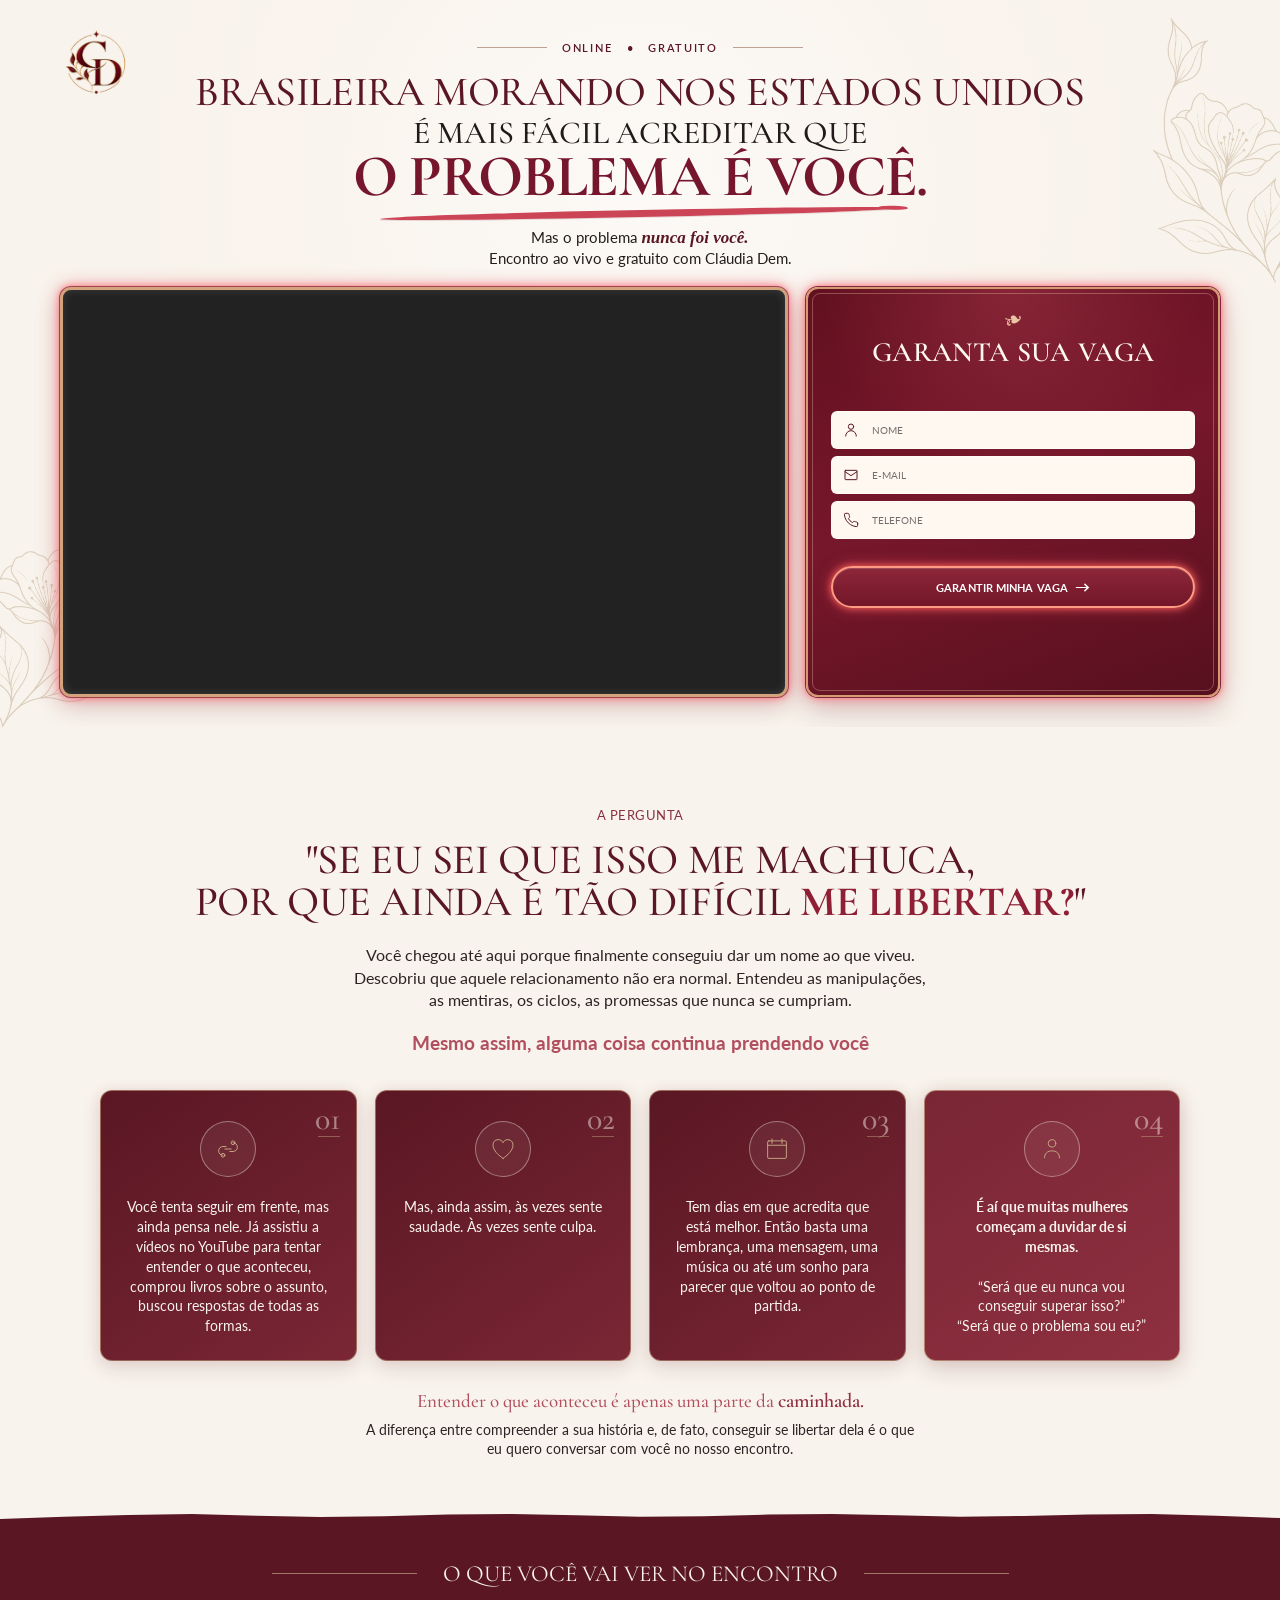
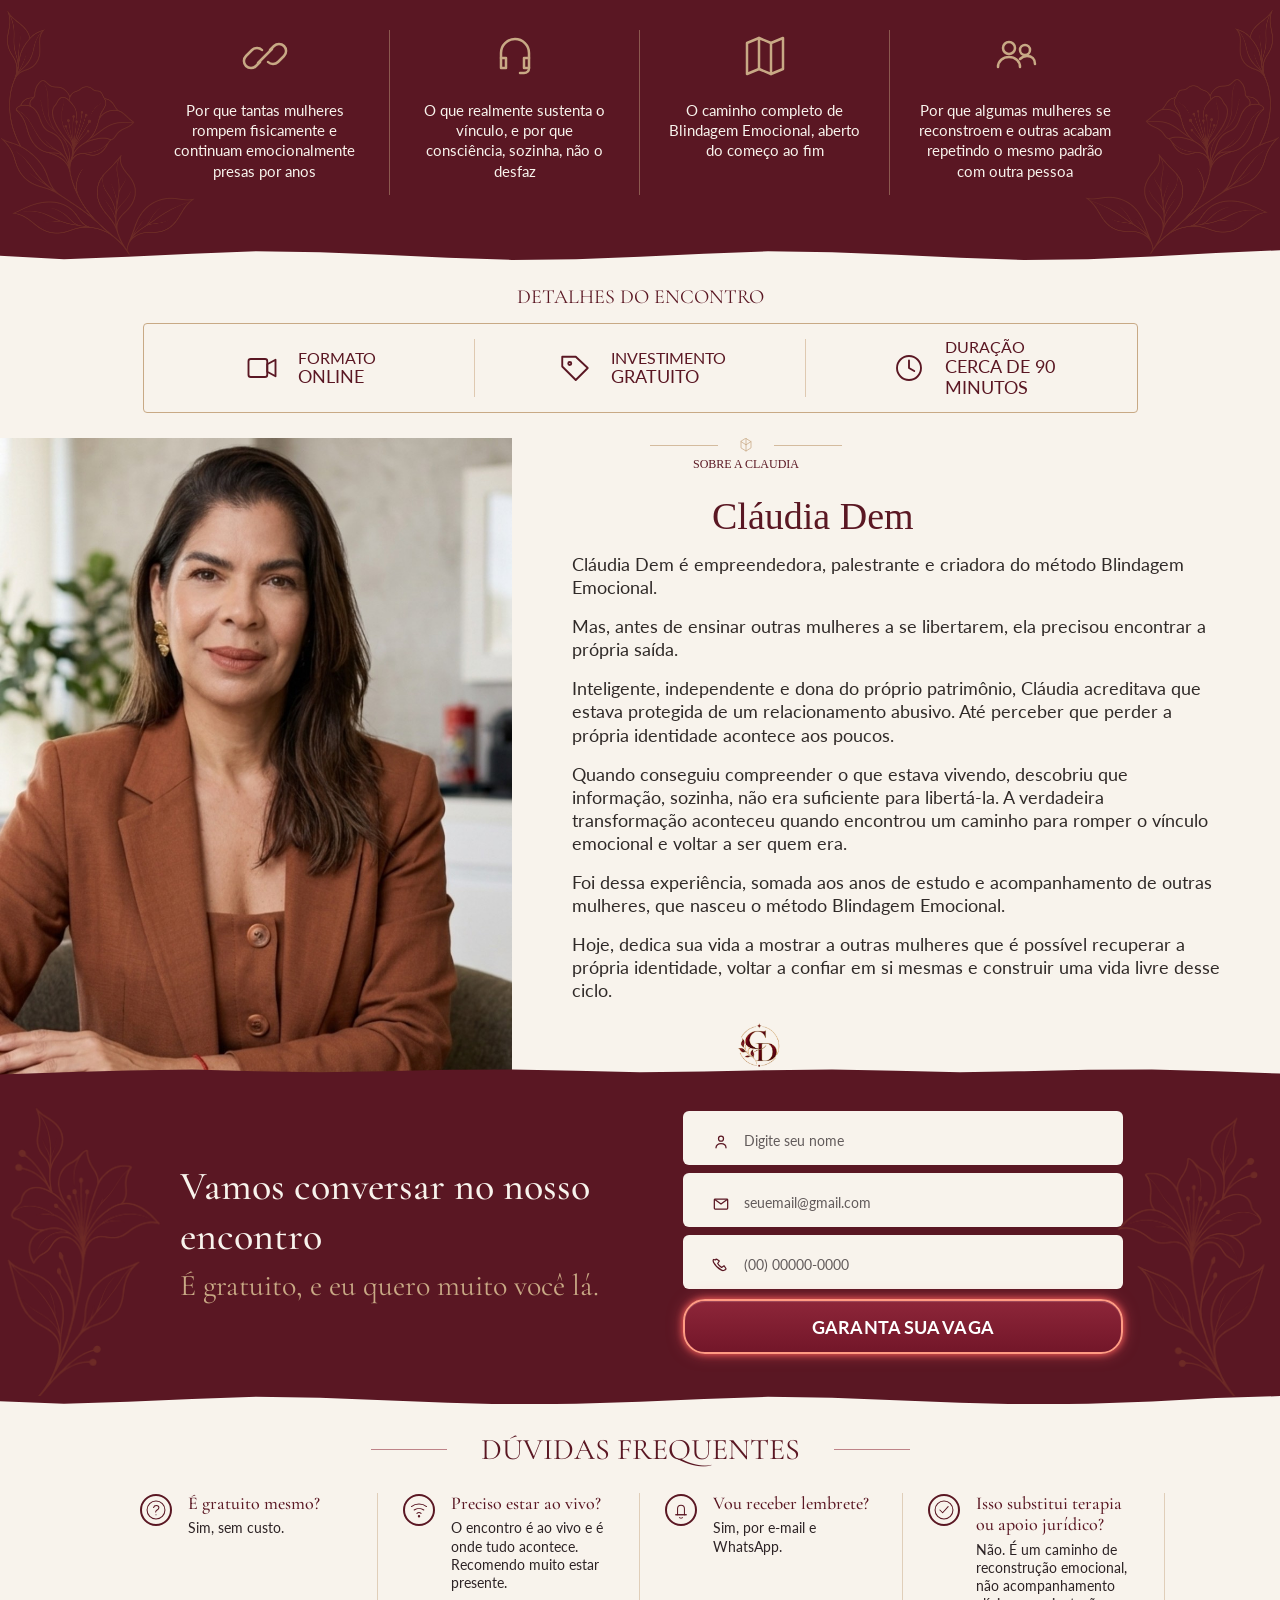
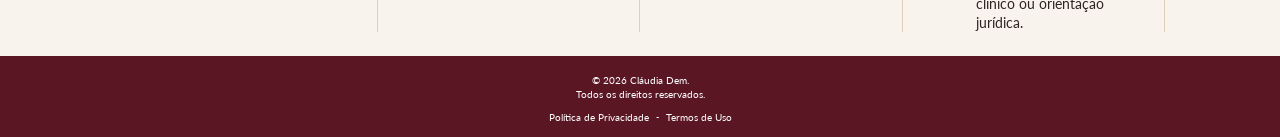
==== commit d1a097c8: "ajustado o GARANTIR MINHA VAGA" ====
--- a/index.html
+++ b/index.html
@@ -98,18 +98,18 @@
                 <div class="hero-conteudo">
 
 
-                    <!-- VÍDEO -->
-                    <div class="hero-video">
-
-                        <iframe 
-                            src="https://www.youtube.com/embed/keT-_7m6BXc"
-                            title="Vídeo Cláudia Dem"
-                            frameborder="0"
-                            allow="accelerometer; autoplay; clipboard-write; encrypted-media; gyroscope; picture-in-picture; web-share"
-                            allowfullscreen>
-                        </iframe>
-
-                    </div>
+                  <!-- VÍDEO -->
+            <div class="hero-video">
+
+                <iframe 
+                    src="https://www.youtube.com/embed/keT-_7m6BXc"
+                    title="Vídeo Cláudia Dem"
+                    frameborder="0"
+                    allow="accelerometer; autoplay; clipboard-write; encrypted-media; gyroscope; picture-in-picture; web-share"
+                    allowfullscreen>
+                </iframe>
+
+            </div>
 
 
                     <!-- CARD FORMULÁRIO -->
@@ -118,17 +118,10 @@
                         <span class="form-florinha">❧</span>
 
                         <h2>
-                            RECEBA O GUIA
-                            <br>
-                            GRATUITAMENTE
+                            GARANTA SUA VAGA
                         </h2>
 
-                        <p class="form-subtitle">
-                            Descubra uma nova perspectiva e aprenda
-                            <br>
-                            com uma nova forma de enxergar sua história.
-                        </p>
-
+                      
 
                         <!-- NOME -->
                         <div class="hero-input">
@@ -220,7 +213,7 @@
 
                         <!-- BOTÃO -->
                         <button type="submit">
-                            GARANTA SUA VAGA
+                            GARANTIR MINHA VAGA
                             <span>→</span>
                         </button>
 
--- a/css/style.css
+++ b/css/style.css
@@ -638,7 +638,7 @@
 
     width: 100%;
 
-    margin: 0;
+    margin: 5px;
 
     text-align: center;
 
@@ -655,6 +655,7 @@
     color: #fff8f0;
 
     z-index: 2;
+    margin-bottom: 45px;
 }
 
 
@@ -5077,7 +5078,7 @@
     .hero-form h2 {
         width: 100%;
 
-        margin: 0 0 5px;
+        margin: 0 0 10px;
         padding: 0;
 
         font-family: "Cormorant Garamond", serif;
@@ -5213,7 +5214,7 @@
         width: 100%;
         height: 50px;
 
-        margin: 3px 0 0;
+        margin: 13px 0 0;
         padding: 0;
 
         box-sizing: border-box;
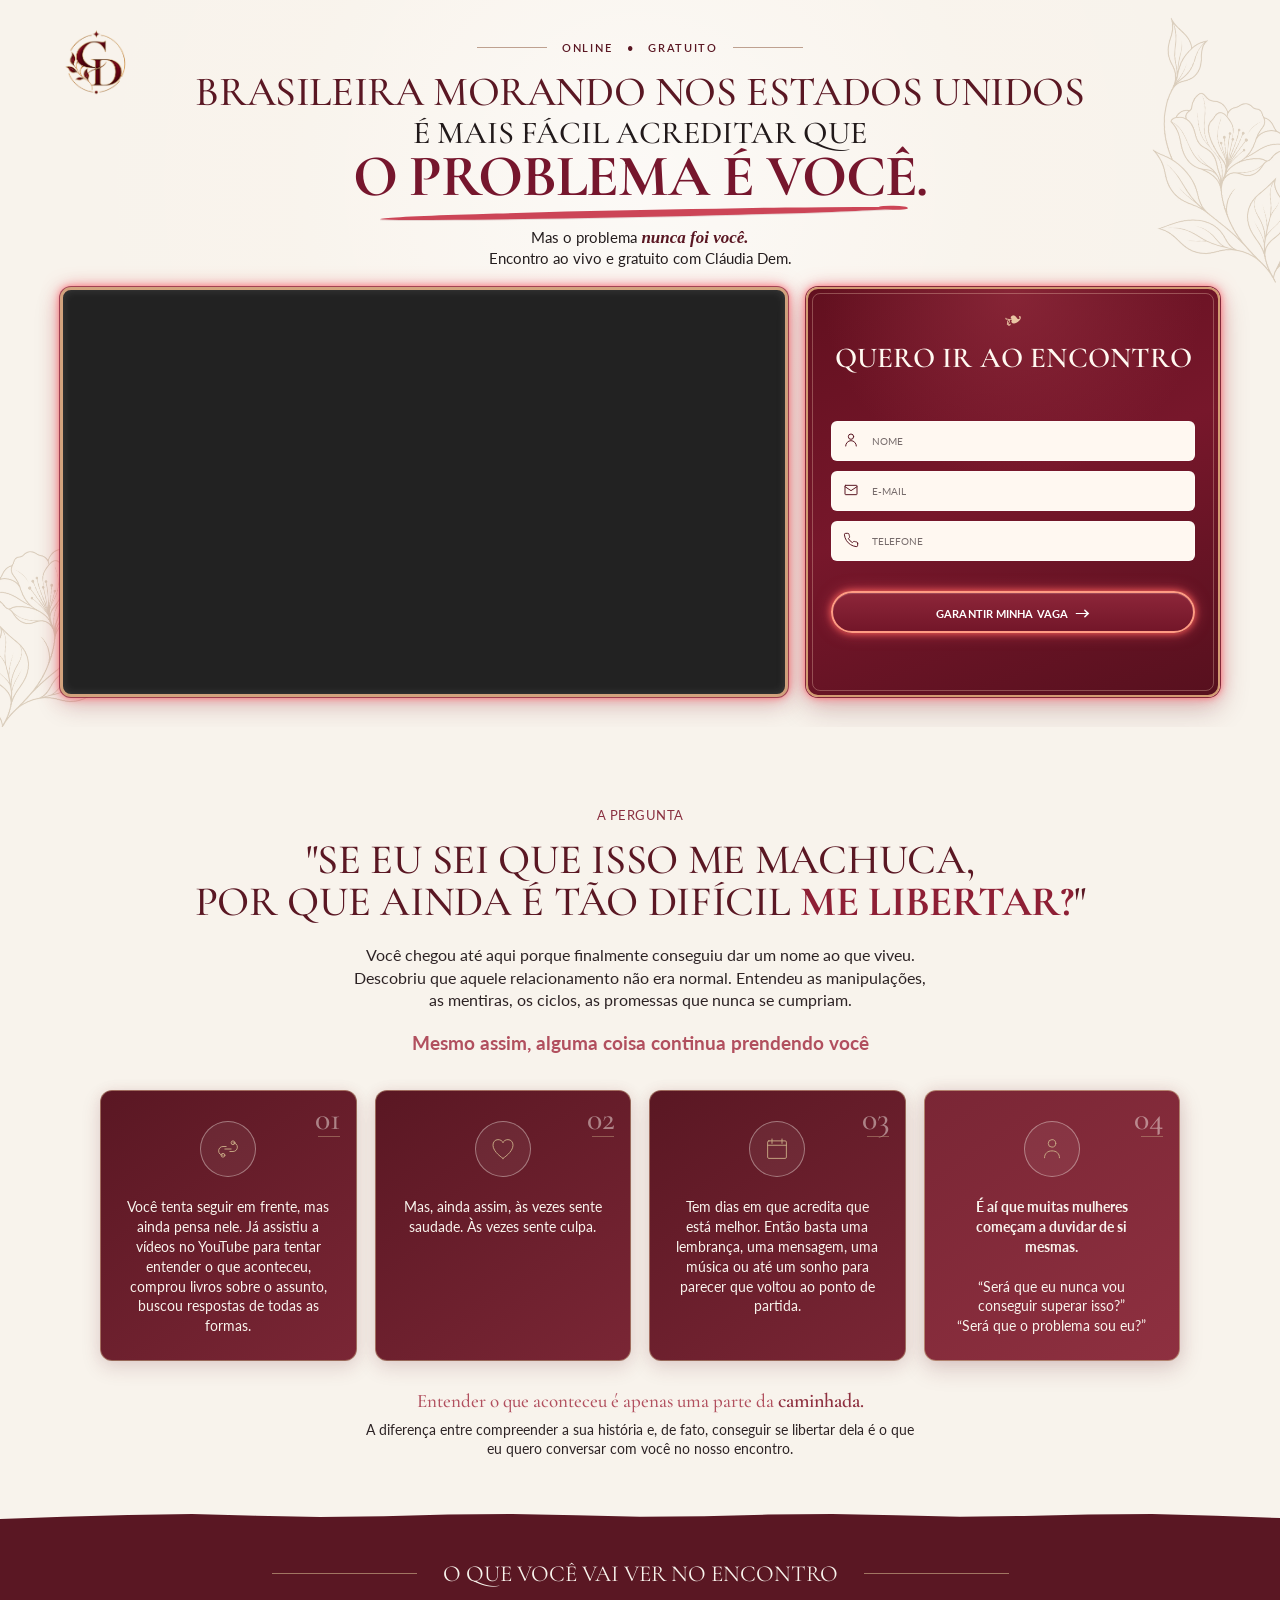
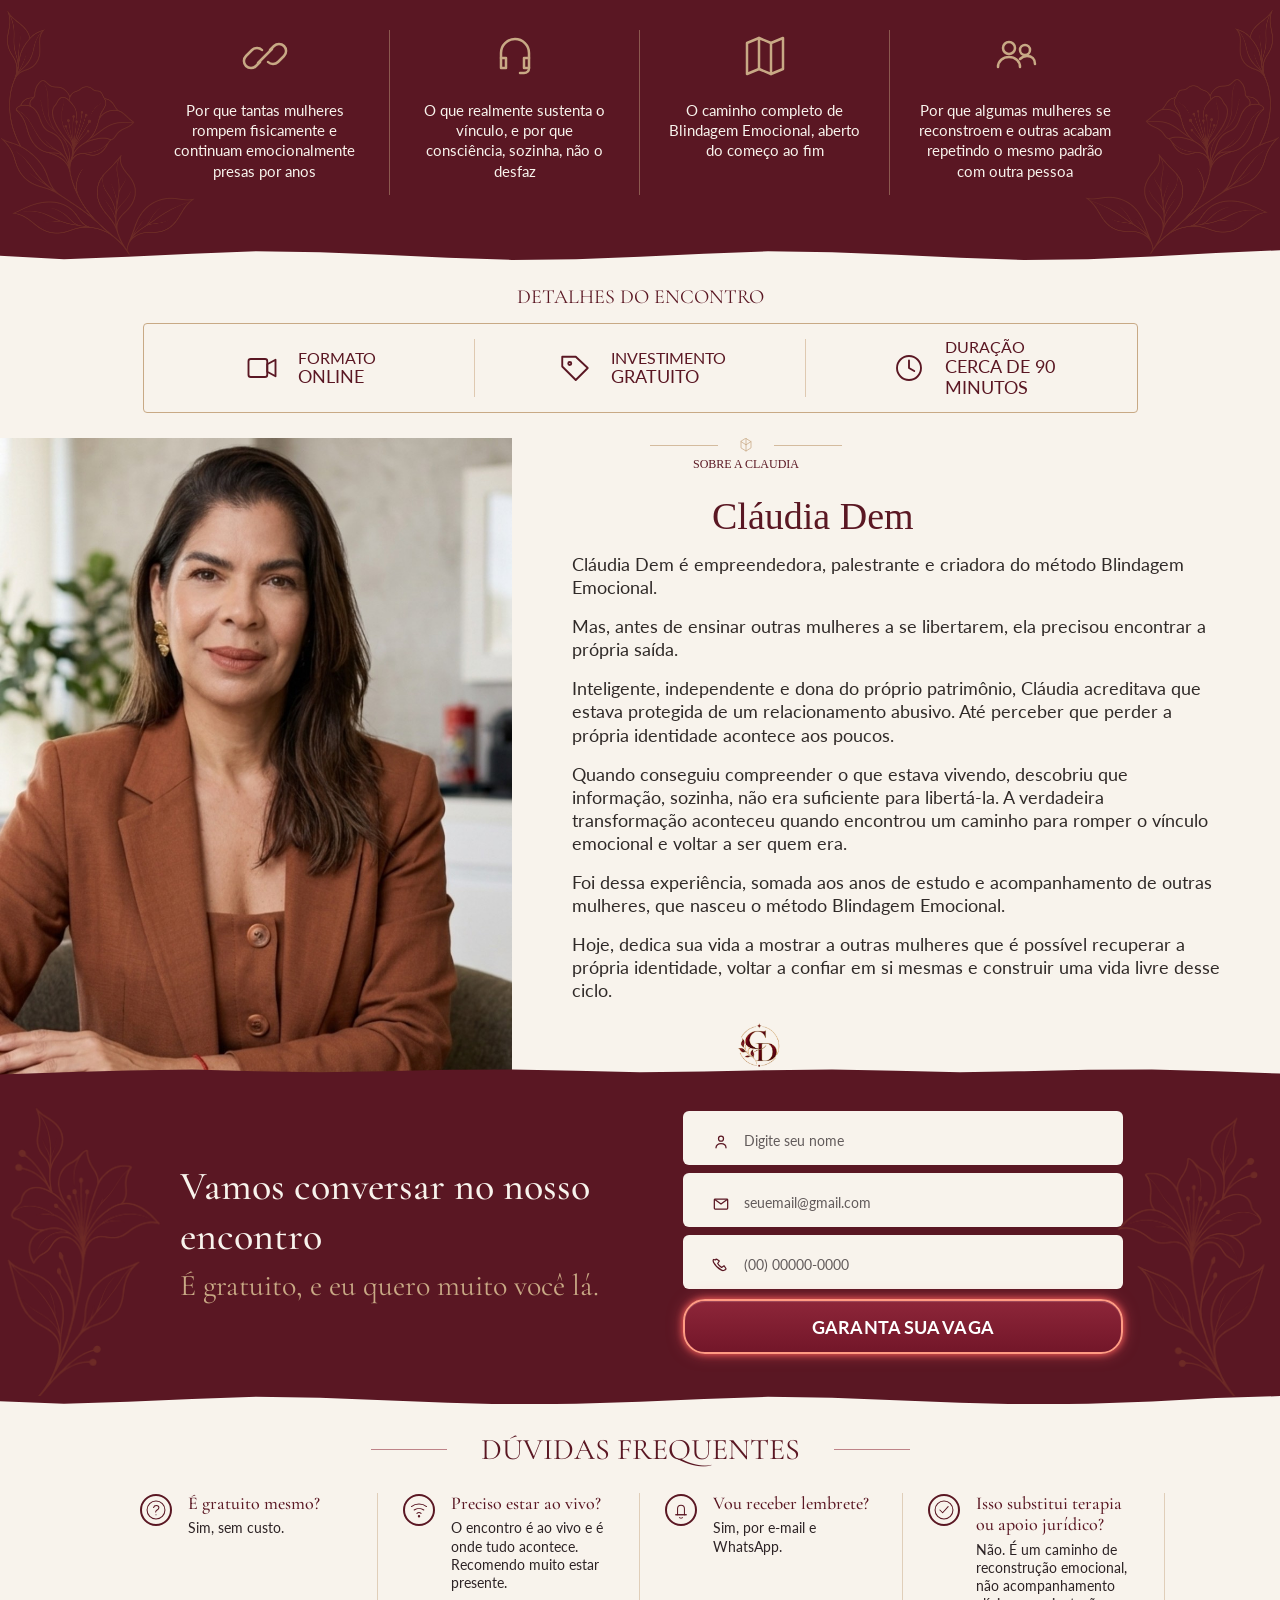
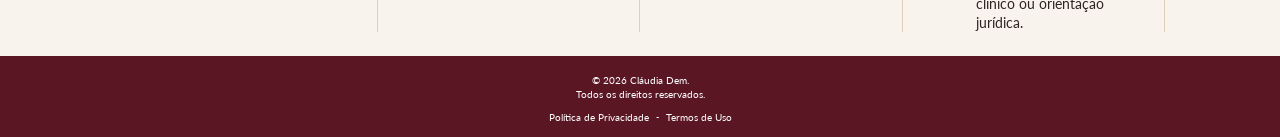
==== commit a6010be4: "ajustado formulario" ====
--- a/index.html
+++ b/index.html
@@ -118,7 +118,7 @@
                         <span class="form-florinha">❧</span>
 
                         <h2>
-                            GARANTA SUA VAGA
+                          QUERO IR AO ENCONTRO
                         </h2>
 
                       
--- a/css/style.css
+++ b/css/style.css
@@ -586,6 +586,7 @@
     overflow: hidden;
 
     color: white;
+    gap: 5px;
 }
 
 
@@ -644,7 +645,7 @@
 
     font-family: "Cormorant Garamond", serif;
 
-    font-size: 28px;
+    font-size: 29px;
 
     line-height: 0.92;
 
@@ -704,7 +705,7 @@
 .hero-form input {
     width: 100%;
 
-    height: 38px;
+    height: 40px;
 
     padding: 0 11px 0 40px;
 
@@ -5068,6 +5069,7 @@
         line-height: 1;
 
         z-index: 2;
+        display: none;
     }
 
 
